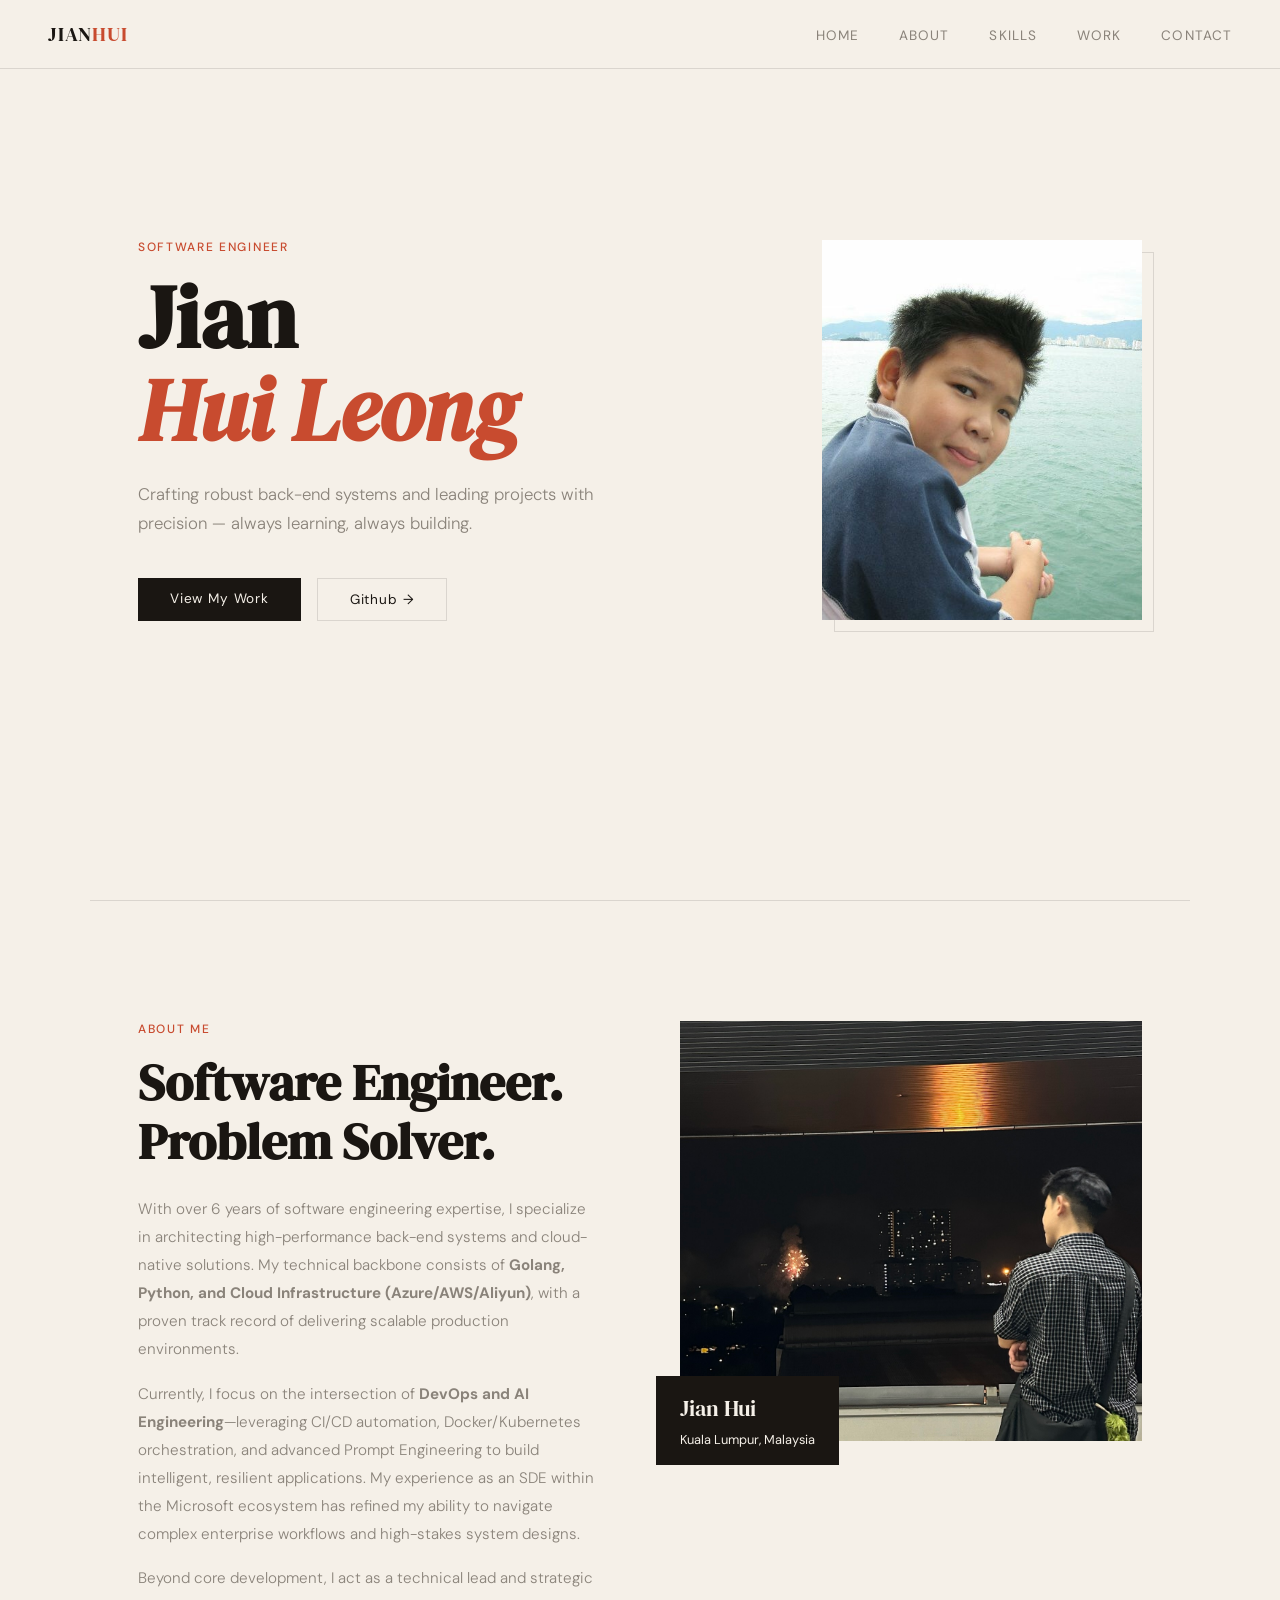
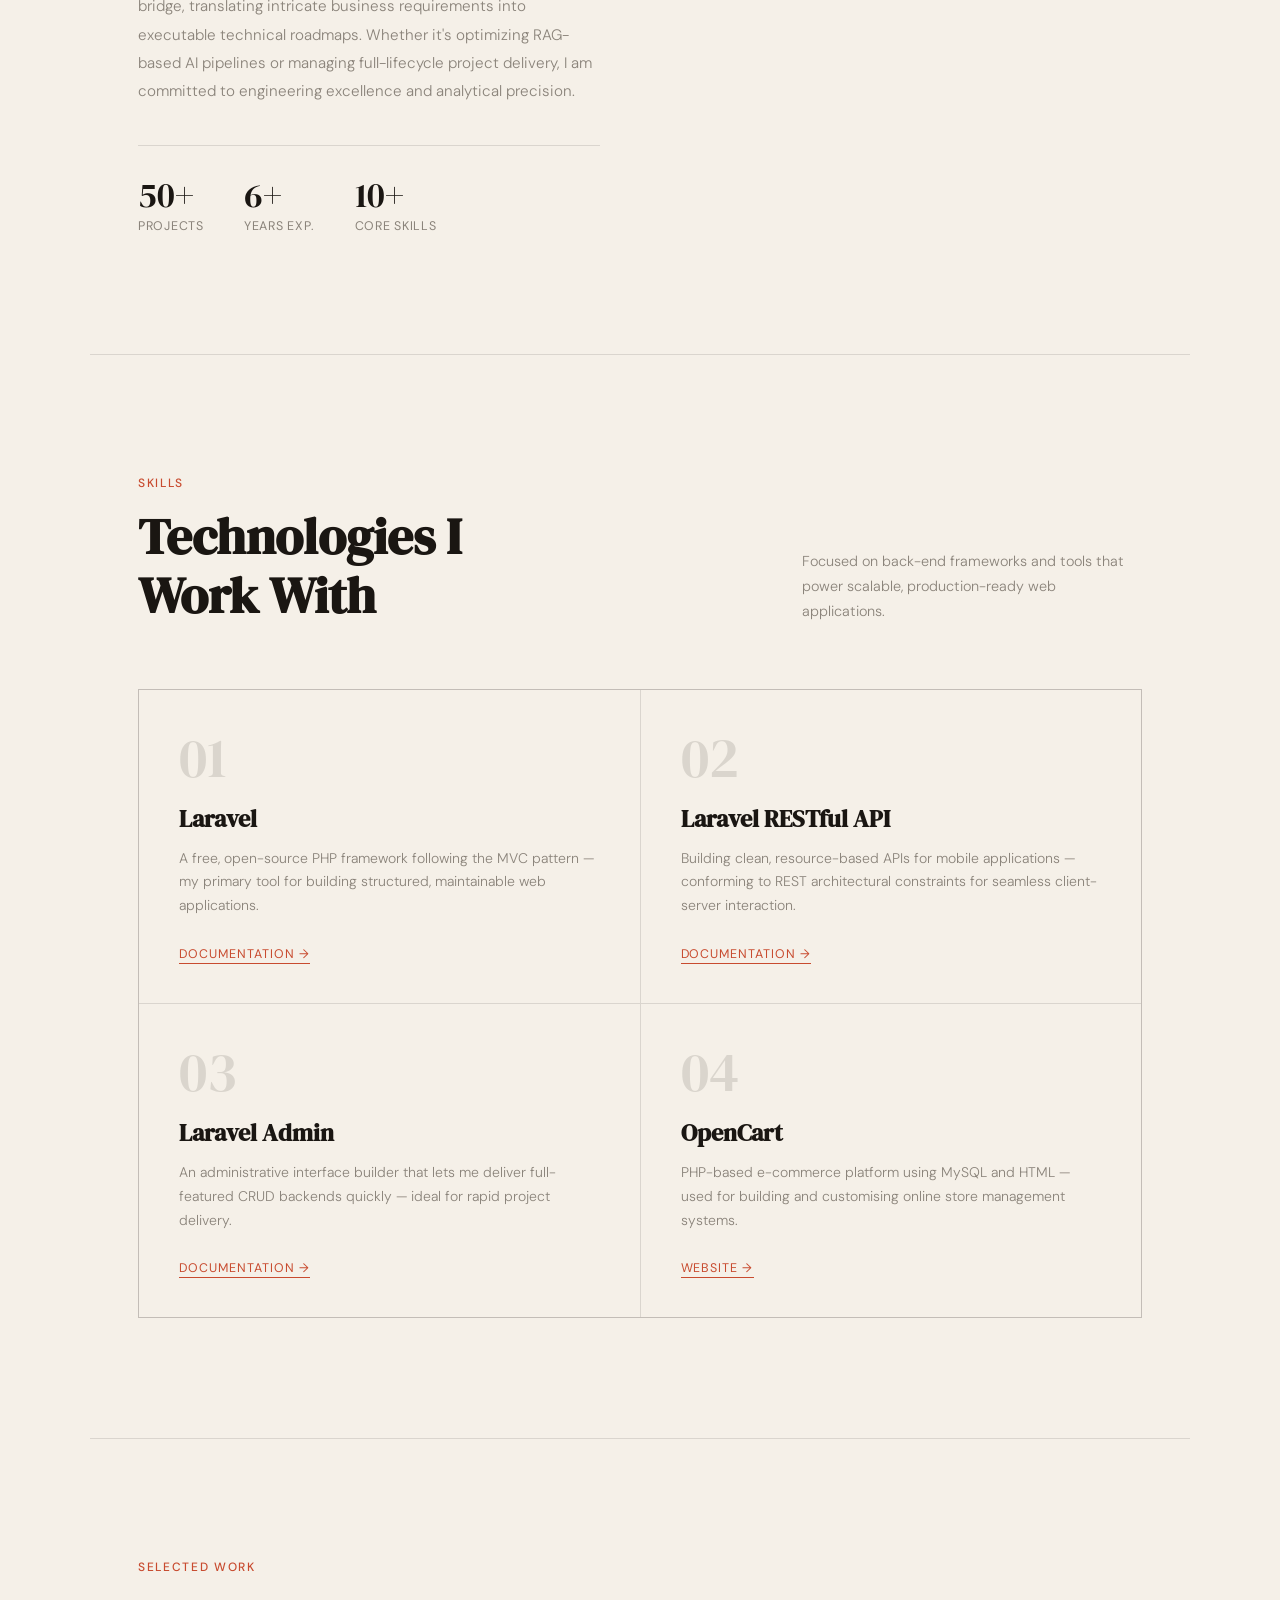
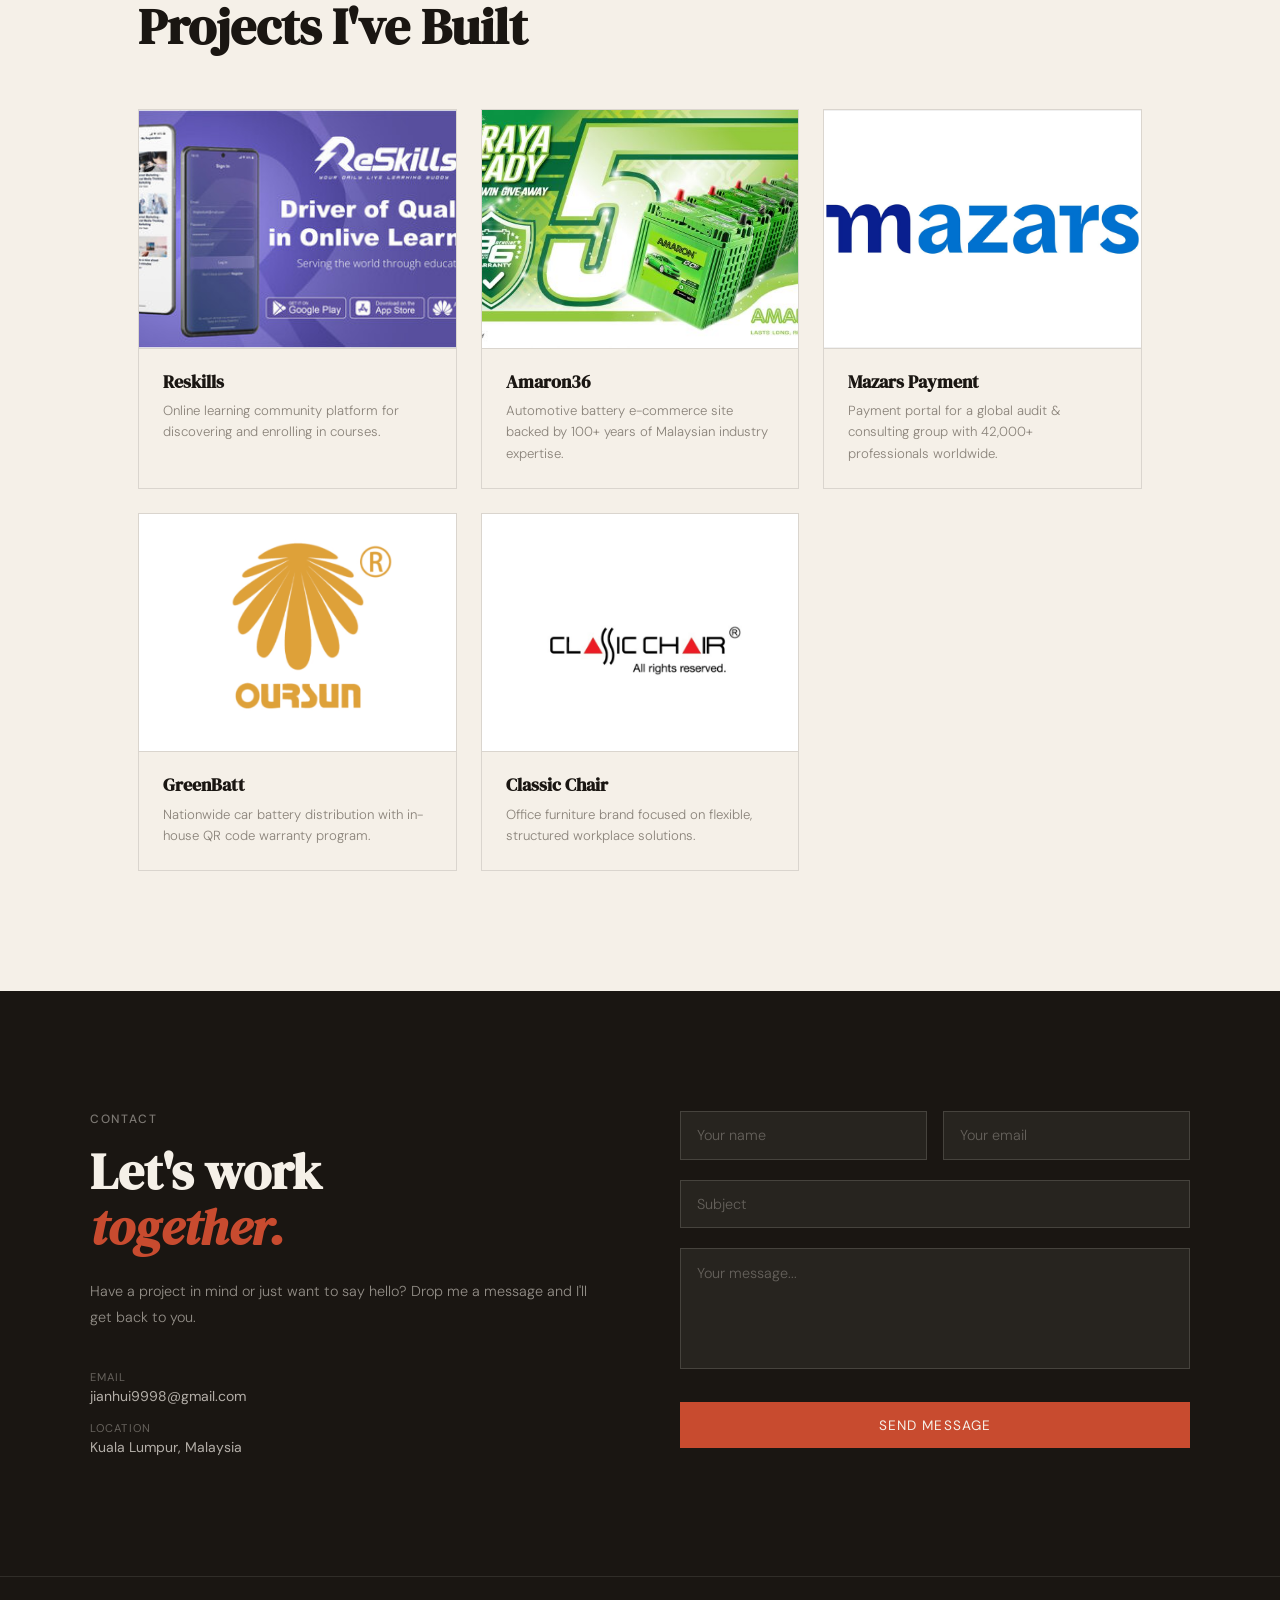
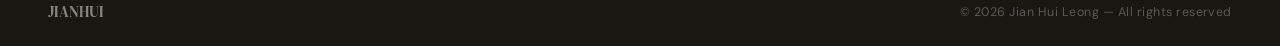
==== index.html @ 703bde1d "feat: redesign page" ====
<!DOCTYPE html>
<html lang="zh">
<head>
<meta charset="utf-8">
<meta name="viewport" content="width=device-width, initial-scale=1">
<title>Jian Hui | Portfolio</title>
<link href="https://fonts.googleapis.com/css2?family=DM+Serif+Display:ital@0;1&family=DM+Sans:wght@300;400;500&display=swap" rel="stylesheet">
<style>
  *, *::before, *::after { box-sizing: border-box; margin: 0; padding: 0; }

  :root {
    --cream: #F5F0E8;
    --ink: #1A1612;
    --muted: #8A837A;
    --accent: #C84B2F;
    --accent-light: #F2EAE6;
    --border: rgba(26,22,18,0.12);
    --section-gap: 120px;
  }

  html { scroll-behavior: smooth; }

  body {
    font-family: 'DM Sans', sans-serif;
    background: var(--cream);
    color: var(--ink);
    overflow-x: hidden;
  }

  /* ── NAV ── */
  nav {
    position: fixed; top: 0; left: 0; right: 0; z-index: 100;
    display: flex; align-items: center; justify-content: space-between;
    padding: 1.25rem 3rem;
    background: var(--cream);
    border-bottom: 1px solid var(--border);
    backdrop-filter: blur(12px);
  }

  .nav-logo {
    font-family: 'DM Serif Display', serif;
    font-size: 1.25rem;
    letter-spacing: 0.04em;
    color: var(--ink);
    text-decoration: none;
  }

  .nav-logo span { color: var(--accent); }

  .nav-links {
    display: flex; gap: 2.5rem; list-style: none;
  }

  .nav-links a {
    text-decoration: none;
    font-size: 0.85rem;
    font-weight: 400;
    letter-spacing: 0.08em;
    text-transform: uppercase;
    color: var(--muted);
    transition: color 0.2s;
  }
  .nav-links a:hover { color: var(--ink); }

  /* ── SECTIONS ── */
  section {
    padding: var(--section-gap) 3rem;
    max-width: 1100px;
    margin: 0 auto;
  }

  .section-label {
    font-size: 0.75rem;
    letter-spacing: 0.14em;
    text-transform: uppercase;
    color: var(--accent);
    font-weight: 500;
    margin-bottom: 1rem;
  }

  /* ── HERO ── */
  #home {
    min-height: 100vh;
    display: flex; align-items: center;
    padding-top: 80px;
    max-width: 1100px;
    margin: 0 auto;
    gap: 4rem;
  }

  .hero-text { flex: 1; }

  .hero-name {
    font-family: 'DM Serif Display', serif;
    font-size: clamp(3rem, 7vw, 5.5rem);
    line-height: 1.05;
    margin-bottom: 0.25rem;
  }
  .hero-name em {
    font-style: italic;
    color: var(--accent);
  }

  .hero-tagline {
    font-size: 1.05rem;
    color: var(--muted);
    margin: 1.5rem 0 2.5rem;
    max-width: 480px;
    line-height: 1.75;
    font-weight: 300;
  }

  .hero-btns { display: flex; gap: 1rem; flex-wrap: wrap; }

  .btn-primary {
    padding: 0.75rem 2rem;
    background: var(--ink);
    color: var(--cream);
    border: none; cursor: pointer;
    font-family: 'DM Sans', sans-serif;
    font-size: 0.85rem;
    letter-spacing: 0.06em;
    text-decoration: none;
    display: inline-block;
    transition: background 0.2s, transform 0.15s;
  }
  .btn-primary:hover { background: var(--accent); transform: translateY(-1px); }

  .btn-secondary {
    padding: 0.75rem 2rem;
    background: transparent;
    color: var(--ink);
    border: 1px solid var(--border);
    cursor: pointer;
    font-family: 'DM Sans', sans-serif;
    font-size: 0.85rem;
    letter-spacing: 0.06em;
    text-decoration: none;
    display: inline-block;
    transition: border-color 0.2s, color 0.2s;
  }
  .btn-secondary:hover { border-color: var(--ink); color: var(--accent); }

  .hero-image {
    width: 320px; height: 380px;
    flex-shrink: 0;
    position: relative;
  }

  .hero-image::before {
    content: '';
    position: absolute;
    inset: 12px -12px -12px 12px;
    border: 1px solid var(--border);
    z-index: 0;
  }

  .hero-image img {
    width: 100%; height: 100%;
    object-fit: cover;
    object-position: top;
    position: relative; z-index: 1;
    display: block;
  }

  .hero-img-placeholder {
    width: 100%; height: 100%;
    background: linear-gradient(145deg, #E8E0D4 0%, #D4C9B8 100%);
    display: flex; align-items: center; justify-content: center;
    font-family: 'DM Serif Display', serif;
    font-size: 3rem;
    color: var(--muted);
    position: relative; z-index: 1;
  }

  /* ── DIVIDER ── */
  .divider {
    width: 100%; height: 1px;
    background: var(--border);
    max-width: 1100px;
    margin: 0 auto;
  }

  /* ── ABOUT ── */
  .about-grid {
    display: grid;
    grid-template-columns: 1fr 1fr;
    gap: 5rem;
    align-items: start;
  }

  .about-heading {
    font-family: 'DM Serif Display', serif;
    font-size: clamp(2.2rem, 4vw, 3.2rem);
    line-height: 1.15;
    margin-bottom: 1.5rem;
  }

  .about-body {
    font-size: 0.95rem;
    color: var(--muted);
    line-height: 1.85;
    margin-bottom: 1rem;
    font-weight: 300;
  }

  .about-stats {
    display: flex; gap: 2.5rem;
    margin-top: 2.5rem;
    padding-top: 2rem;
    border-top: 1px solid var(--border);
  }

  .stat-num {
    font-family: 'DM Serif Display', serif;
    font-size: 2.2rem;
    color: var(--ink);
    line-height: 1;
  }

  .stat-label {
    font-size: 0.78rem;
    color: var(--muted);
    letter-spacing: 0.06em;
    text-transform: uppercase;
    margin-top: 0.3rem;
  }

  .about-image {
    position: relative;
    height: 420px;
  }

  .about-image img {
    width: 100%; height: 100%;
    object-fit: cover; object-position: top;
    display: block;
  }

  .about-img-placeholder {
    width: 100%; height: 100%;
    background: linear-gradient(145deg, #DDD5C8 0%, #C8BCA9 100%);
    display: flex; align-items: center; justify-content: center;
    font-size: 3rem; color: var(--muted);
  }

  .about-tag {
    position: absolute;
    bottom: -1.5rem; left: -1.5rem;
    background: var(--ink);
    color: var(--cream);
    padding: 1rem 1.5rem;
    font-size: 0.8rem;
    line-height: 1.5;
  }
  .about-tag strong {
    display: block;
    font-family: 'DM Serif Display', serif;
    font-size: 1.4rem;
    font-weight: 400;
    margin-bottom: 0.25rem;
  }

  /* ── SKILLS ── */
  #skills { background: var(--cream); }

  .skills-intro {
    display: flex;
    justify-content: space-between;
    align-items: flex-end;
    margin-bottom: 4rem;
    gap: 2rem;
  }

  .skills-heading {
    font-family: 'DM Serif Display', serif;
    font-size: clamp(2.2rem, 4vw, 3.2rem);
    line-height: 1.15;
    max-width: 400px;
  }

  .skills-desc {
    font-size: 0.9rem;
    color: var(--muted);
    max-width: 340px;
    line-height: 1.75;
    font-weight: 300;
  }

  .skills-grid {
    display: grid;
    grid-template-columns: repeat(2, 1fr);
    gap: 1px;
    background: var(--border);
    border: 1px solid var(--border);
  }

  .skill-card {
    background: var(--cream);
    padding: 2.5rem;
    transition: background 0.2s;
    position: relative;
    overflow: hidden;
  }
  .skill-card:hover { background: var(--accent-light); }

  .skill-number {
    font-family: 'DM Serif Display', serif;
    font-size: 3.5rem;
    color: var(--border);
    line-height: 1;
    margin-bottom: 1rem;
  }

  .skill-name {
    font-family: 'DM Serif Display', serif;
    font-size: 1.5rem;
    margin-bottom: 0.75rem;
  }

  .skill-desc {
    font-size: 0.875rem;
    color: var(--muted);
    line-height: 1.7;
    font-weight: 300;
    margin-bottom: 1.5rem;
  }

  .skill-link {
    font-size: 0.78rem;
    letter-spacing: 0.08em;
    text-transform: uppercase;
    color: var(--accent);
    text-decoration: none;
    border-bottom: 1px solid var(--accent);
    padding-bottom: 1px;
    transition: opacity 0.2s;
  }
  .skill-link:hover { opacity: 0.65; }

  /* ── WORK ── */
  .work-heading {
    font-family: 'DM Serif Display', serif;
    font-size: clamp(2.2rem, 4vw, 3.2rem);
    margin-bottom: 3rem;
  }

  .work-grid {
    display: grid;
    grid-template-columns: repeat(3, 1fr);
    gap: 1.5rem;
  }

  .work-card {
    border: 1px solid var(--border);
    overflow: hidden;
    position: relative;
    cursor: pointer;
    text-decoration: none;
    display: block;
    background: var(--cream);
  }

  .work-card-img {
    width: 100%; aspect-ratio: 4/3;
    overflow: hidden;
  }

  .work-card-img img {
    width: 100%; height: 100%;
    object-fit: cover;
    transition: transform 0.4s ease;
    display: block;
  }

  .work-img-placeholder {
    width: 100%; height: 100%;
    background: linear-gradient(145deg, #E0D8CC 0%, #CCC1B0 100%);
    display: flex; align-items: center; justify-content: center;
    font-size: 2rem; color: var(--muted);
  }

  .work-card:hover .work-card-img img { transform: scale(1.04); }

  .work-card-info {
    padding: 1.25rem 1.5rem 1.5rem;
    border-top: 1px solid var(--border);
  }

  .work-card-title {
    font-family: 'DM Serif Display', serif;
    font-size: 1.15rem;
    margin-bottom: 0.4rem;
    color: var(--ink);
  }

  .work-card-desc {
    font-size: 0.825rem;
    color: var(--muted);
    line-height: 1.6;
    font-weight: 300;
  }

  .work-card-arrow {
    position: absolute; top: 1rem; right: 1rem;
    width: 32px; height: 32px;
    background: var(--ink);
    color: var(--cream);
    display: flex; align-items: center; justify-content: center;
    font-size: 0.9rem;
    opacity: 0;
    transition: opacity 0.2s;
  }
  .work-card:hover .work-card-arrow { opacity: 1; }

  /* ── CONTACT ── */
  #contact {
    background: var(--ink);
    color: var(--cream);
    max-width: 100%;
    padding: var(--section-gap) 3rem;
  }

  .contact-inner {
    max-width: 1100px;
    margin: 0 auto;
    display: grid;
    grid-template-columns: 1fr 1fr;
    gap: 5rem;
    align-items: start;
  }

  .contact-label { color: rgba(245,240,232,0.45); }

  .contact-heading {
    font-family: 'DM Serif Display', serif;
    font-size: clamp(2.2rem, 4vw, 3.5rem);
    line-height: 1.1;
    margin-bottom: 1.5rem;
  }
  .contact-heading em { font-style: italic; color: var(--accent); }

  .contact-sub {
    font-size: 0.9rem;
    color: rgba(245,240,232,0.55);
    line-height: 1.75;
    font-weight: 300;
    margin-bottom: 2.5rem;
  }

  .contact-info { display: flex; flex-direction: column; gap: 1rem; }

  .contact-info-item {
    font-size: 0.875rem;
    color: rgba(245,240,232,0.7);
  }
  .contact-info-item strong {
    display: block;
    font-size: 0.7rem;
    letter-spacing: 0.1em;
    text-transform: uppercase;
    color: rgba(245,240,232,0.35);
    margin-bottom: 0.2rem;
    font-weight: 400;
  }

  .form-field {
    margin-bottom: 1.25rem;
  }

  .form-field input,
  .form-field textarea {
    width: 100%;
    background: rgba(245,240,232,0.06);
    border: 1px solid rgba(245,240,232,0.15);
    color: var(--cream);
    font-family: 'DM Sans', sans-serif;
    font-size: 0.9rem;
    font-weight: 300;
    padding: 0.9rem 1rem;
    outline: none;
    transition: border-color 0.2s;
    resize: none;
  }
  .form-field input::placeholder,
  .form-field textarea::placeholder { color: rgba(245,240,232,0.3); }
  .form-field input:focus,
  .form-field textarea:focus { border-color: rgba(245,240,232,0.45); }

  .form-row { display: grid; grid-template-columns: 1fr 1fr; gap: 1rem; }

  .btn-send {
    width: 100%;
    padding: 0.9rem;
    background: var(--accent);
    color: var(--cream);
    border: none;
    font-family: 'DM Sans', sans-serif;
    font-size: 0.85rem;
    letter-spacing: 0.08em;
    text-transform: uppercase;
    cursor: pointer;
    transition: opacity 0.2s, transform 0.15s;
    margin-top: 0.5rem;
  }
  .btn-send:hover { opacity: 0.85; transform: translateY(-1px); }

  /* ── FOOTER ── */
  footer {
    background: var(--ink);
    border-top: 1px solid rgba(245,240,232,0.1);
    padding: 1.5rem 3rem;
    display: flex;
    align-items: center;
    justify-content: space-between;
  }

  footer p {
    font-size: 0.78rem;
    color: rgba(245,240,232,0.3);
    letter-spacing: 0.04em;
  }

  .footer-logo {
    font-family: 'DM Serif Display', serif;
    color: rgba(245,240,232,0.5);
    font-size: 0.95rem;
    text-decoration: none;
  }

  /* ── ANIMATIONS ── */
  .fade-up {
    opacity: 0;
    transform: translateY(28px);
    transition: opacity 0.7s ease, transform 0.7s ease;
  }
  .fade-up.visible {
    opacity: 1;
    transform: translateY(0);
  }

  /* ── RESPONSIVE ── */
  @media (max-width: 768px) {
    nav { padding: 1rem 1.5rem; }
    .nav-links { gap: 1.25rem; }
    section { padding: 80px 1.5rem; }
    #home { flex-direction: column-reverse; gap: 2rem; padding-top: 100px; }
    .hero-image { width: 100%; height: 260px; }
    .about-grid { grid-template-columns: 1fr; gap: 3rem; }
    .about-tag { left: 0; }
    .skills-intro { flex-direction: column; align-items: flex-start; }
    .skills-grid { grid-template-columns: 1fr; }
    .work-grid { grid-template-columns: 1fr; }
    .contact-inner { grid-template-columns: 1fr; gap: 3rem; }
    .form-row { grid-template-columns: 1fr; }
    footer { flex-direction: column; gap: 0.5rem; text-align: center; }
  }
</style>
</head>
<body>

<!-- NAV -->
<nav>
  <a href="#home" class="nav-logo">JIAN<span>HUI</span></a>
  <ul class="nav-links">
    <li><a href="#home">Home</a></li>
    <li><a href="#about">About</a></li>
    <li><a href="#skills">Skills</a></li>
    <li><a href="#work">Work</a></li>
    <li><a href="#contact">Contact</a></li>
  </ul>
</nav>

<!-- HERO -->
<section id="home">
  <div class="hero-text fade-up">
    <p class="section-label">Software Engineer</p>
    <h1 class="hero-name">
      Jian<br><em>Hui Leong</em>
    </h1>
    <p class="hero-tagline">
      Crafting robust back-end systems and leading projects with precision — always learning, always building.
    </p>
    <div class="hero-btns">
      <a href="#work" class="btn-primary">View My Work</a>
      <a href="https://github.com/jianhui99/" target="_blank" class="btn-secondary">Github →</a>
    </div>
  </div>
  <div class="hero-image fade-up" style="transition-delay:0.15s">
    <img src="img/home/hhh.jpg" alt="Jian Hui">
  </div>
</section>

<div class="divider"></div>

<!-- ABOUT -->
<section id="about">
  <div class="about-grid">
    <div class="fade-up">
      <p class="section-label">About Me</p>
      <h2 class="about-heading">Software Engineer.<br>Problem Solver.</h2>
        <p class="about-body">
            With over 6 years of software engineering expertise, I specialize in architecting high-performance back-end systems and cloud-native solutions. My technical backbone consists of <strong>Golang, Python, and Cloud Infrastructure (Azure/AWS/Aliyun)</strong>, with a proven track record of delivering scalable production environments.
        </p>

        <p class="about-body">
            Currently, I focus on the intersection of <strong>DevOps and AI Engineering</strong>—leveraging CI/CD automation, Docker/Kubernetes orchestration, and advanced Prompt Engineering to build intelligent, resilient applications. My experience as an SDE within the Microsoft ecosystem has refined my ability to navigate complex enterprise workflows and high-stakes system designs.
        </p>

        <p class="about-body">
            Beyond core development, I act as a technical lead and strategic bridge, translating intricate business requirements into executable technical roadmaps. Whether it's optimizing RAG-based AI pipelines or managing full-lifecycle project delivery, I am committed to engineering excellence and analytical precision.
        </p>
      <div class="about-stats">
        <div>
          <div class="stat-num">50+</div>
          <div class="stat-label">Projects</div>
        </div>
        <div>
          <div class="stat-num">6+</div>
          <div class="stat-label">Years Exp.</div>
        </div>
        <div>
          <div class="stat-num">10+</div>
          <div class="stat-label">Core Skills</div>
        </div>
      </div>
    </div>
    <div class="about-image fade-up" style="transition-delay:0.2s">
      <!-- <div class="about-img-placeholder">JH</div> -->
      <img src="img/IMG_0109.JPG" alt="Jian Hui">
      <div class="about-tag">
        <strong>Jian Hui</strong>
        Kuala Lumpur, Malaysia
      </div>
    </div>
  </div>
</section>

<div class="divider"></div>

<!-- SKILLS -->
<section id="skills">
  <div class="skills-intro fade-up">
    <div>
      <p class="section-label">Skills</p>
      <h2 class="skills-heading">Technologies I Work With</h2>
    </div>
    <p class="skills-desc">
      Focused on back-end frameworks and tools that power scalable, production-ready web applications.
    </p>
  </div>
  <div class="skills-grid">
    <div class="skill-card fade-up">
      <div class="skill-number">01</div>
      <h3 class="skill-name">Laravel</h3>
      <p class="skill-desc">A free, open-source PHP framework following the MVC pattern — my primary tool for building structured, maintainable web applications.</p>
      <a href="https://laravel.com/docs/8.x/readme" target="_blank" class="skill-link">Documentation →</a>
    </div>
    <div class="skill-card fade-up" style="transition-delay:0.1s">
      <div class="skill-number">02</div>
      <h3 class="skill-name">Laravel RESTful API</h3>
      <p class="skill-desc">Building clean, resource-based APIs for mobile applications — conforming to REST architectural constraints for seamless client-server interaction.</p>
      <a href="https://laravel.com/docs/8.x/eloquent-resources" target="_blank" class="skill-link">Documentation →</a>
    </div>
    <div class="skill-card fade-up" style="transition-delay:0.15s">
      <div class="skill-number">03</div>
      <h3 class="skill-name">Laravel Admin</h3>
      <p class="skill-desc">An administrative interface builder that lets me deliver full-featured CRUD backends quickly — ideal for rapid project delivery.</p>
      <a href="https://laravel-admin.org/docs/zh/1.x" target="_blank" class="skill-link">Documentation →</a>
    </div>
    <div class="skill-card fade-up" style="transition-delay:0.2s">
      <div class="skill-number">04</div>
      <h3 class="skill-name">OpenCart</h3>
      <p class="skill-desc">PHP-based e-commerce platform using MySQL and HTML — used for building and customising online store management systems.</p>
      <a href="https://www.opencart.com/" target="_blank" class="skill-link">Website →</a>
    </div>
  </div>
</section>

<div class="divider"></div>

<!-- WORK -->
<section id="work">
  <p class="section-label fade-up">Selected Work</p>
  <h2 class="work-heading fade-up">Projects I've Built</h2>
  <div class="work-grid">
    <a href="https://reskills.com/" target="_blank" class="work-card fade-up">
      <div class="work-card-img">
        <img src="img/work/reskills.jpg" alt="Reskills">
      </div>
      <div class="work-card-info">
        <h3 class="work-card-title">Reskills</h3>
        <p class="work-card-desc">Online learning community platform for discovering and enrolling in courses.</p>
      </div>
      <div class="work-card-arrow">↗</div>
    </a>
    <a href="https://amaron36.com/" target="_blank" class="work-card fade-up" style="transition-delay:0.08s">
      <div class="work-card-img">
        <img src="img/work/amaron36.jpg" alt="Amaron36">
      </div>
      <div class="work-card-info">
        <h3 class="work-card-title">Amaron36</h3>
        <p class="work-card-desc">Automotive battery e-commerce site backed by 100+ years of Malaysian industry expertise.</p>
      </div>
      <div class="work-card-arrow">↗</div>
    </a>
    <a href="https://payment.mazars.my/" target="_blank" class="work-card fade-up" style="transition-delay:0.16s">
      <div class="work-card-img">
        <img src="img/work/mazars.png" alt="Mazars">
      </div>
      <div class="work-card-info">
        <h3 class="work-card-title">Mazars Payment</h3>
        <p class="work-card-desc">Payment portal for a global audit & consulting group with 42,000+ professionals worldwide.</p>
      </div>
      <div class="work-card-arrow">↗</div>
    </a>
    <a href="https://greenbatt.com.my/" target="_blank" class="work-card fade-up" style="transition-delay:0.08s">
      <div class="work-card-img">
        <img src="img/work/greenbatt.png" alt="GreenBatt">
      </div>
      <div class="work-card-info">
        <h3 class="work-card-title">GreenBatt</h3>
        <p class="work-card-desc">Nationwide car battery distribution with in-house QR code warranty program.</p>
      </div>
      <div class="work-card-arrow">↗</div>
    </a>
    <a href="https://www.classicchair.com.my/" target="_blank" class="work-card fade-up" style="transition-delay:0.16s">
      <div class="work-card-img">
        <img src="img/work/classchair-1.png" alt="Classic Chair">
      </div>
      <div class="work-card-info">
        <h3 class="work-card-title">Classic Chair</h3>
        <p class="work-card-desc">Office furniture brand focused on flexible, structured workplace solutions.</p>
      </div>
      <div class="work-card-arrow">↗</div>
    </a>
  </div>
</section>

<!-- CONTACT -->
<section id="contact" style="padding: var(--section-gap) 0; max-width: 100%; margin: 0;">
  <div class="contact-inner">
    <div class="fade-up">
      <p class="section-label contact-label">Contact</p>
      <h2 class="contact-heading">Let's work<br><em>together.</em></h2>
      <p class="contact-sub">Have a project in mind or just want to say hello? Drop me a message and I'll get back to you.</p>
      <div class="contact-info">
        <div class="contact-info-item">
          <strong>Email</strong>
          jianhui9998@gmail.com
        </div>
        <div class="contact-info-item">
          <strong>Location</strong>
          Kuala Lumpur, Malaysia
        </div>
      </div>
    </div>
    <div class="fade-up" style="transition-delay:0.15s">
      <div class="form-row">
        <div class="form-field">
          <input type="text" id="name" placeholder="Your name">
        </div>
        <div class="form-field">
          <input type="email" id="email" placeholder="Your email">
        </div>
      </div>
      <div class="form-field">
        <input type="text" id="subject" placeholder="Subject">
      </div>
      <div class="form-field">
        <textarea id="message" rows="5" placeholder="Your message..."></textarea>
      </div>
      <button class="btn-send" id="sendBtn">Send Message</button>
    </div>
  </div>
</section>

<!-- FOOTER -->
<footer>
  <a href="#home" class="footer-logo">JIANHUI</a>
  <p>© 2026 Jian Hui Leong — All rights reserved</p>
</footer>

<script>
  // Scroll-triggered fade
  const observer = new IntersectionObserver((entries) => {
    entries.forEach(el => {
      if (el.isIntersecting) { el.target.classList.add('visible'); }
    });
  }, { threshold: 0.12 });
  document.querySelectorAll('.fade-up').forEach(el => observer.observe(el));

  // Contact form
  document.getElementById('sendBtn').addEventListener('click', function() {
    const name = document.getElementById('name').value.trim();
    const email = document.getElementById('email').value.trim();
    const subject = document.getElementById('subject').value.trim();
    const message = document.getElementById('message').value.trim();
    if (!name || !email || !subject || !message) {
      alert('Please fill in all fields.');
      return;
    }
    const body = `Name: ${name}, Email: ${email} | Message: ${message}`;
    window.open(`mailto:jianhui9998@gmail.com?subject=${encodeURIComponent(subject)}&body=${encodeURIComponent(body)}`);
  });
</script>
</body>
</html>
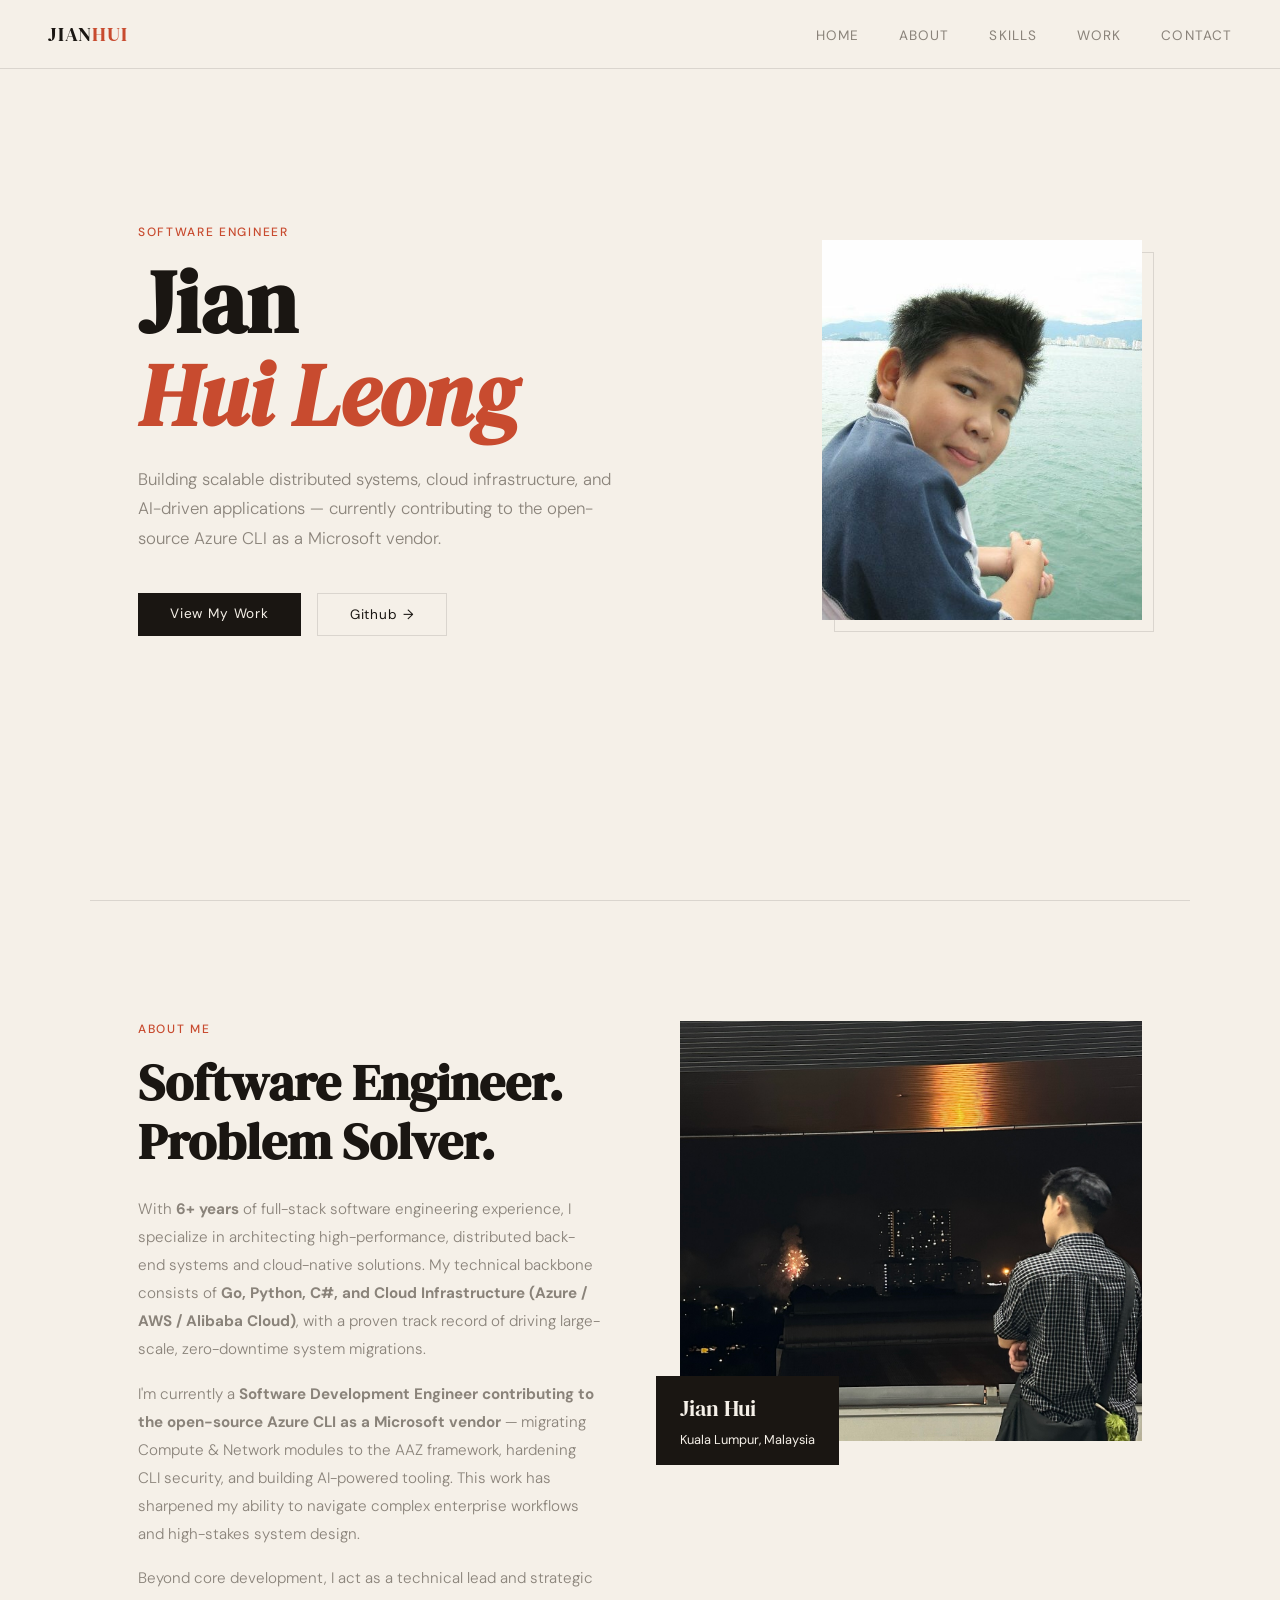
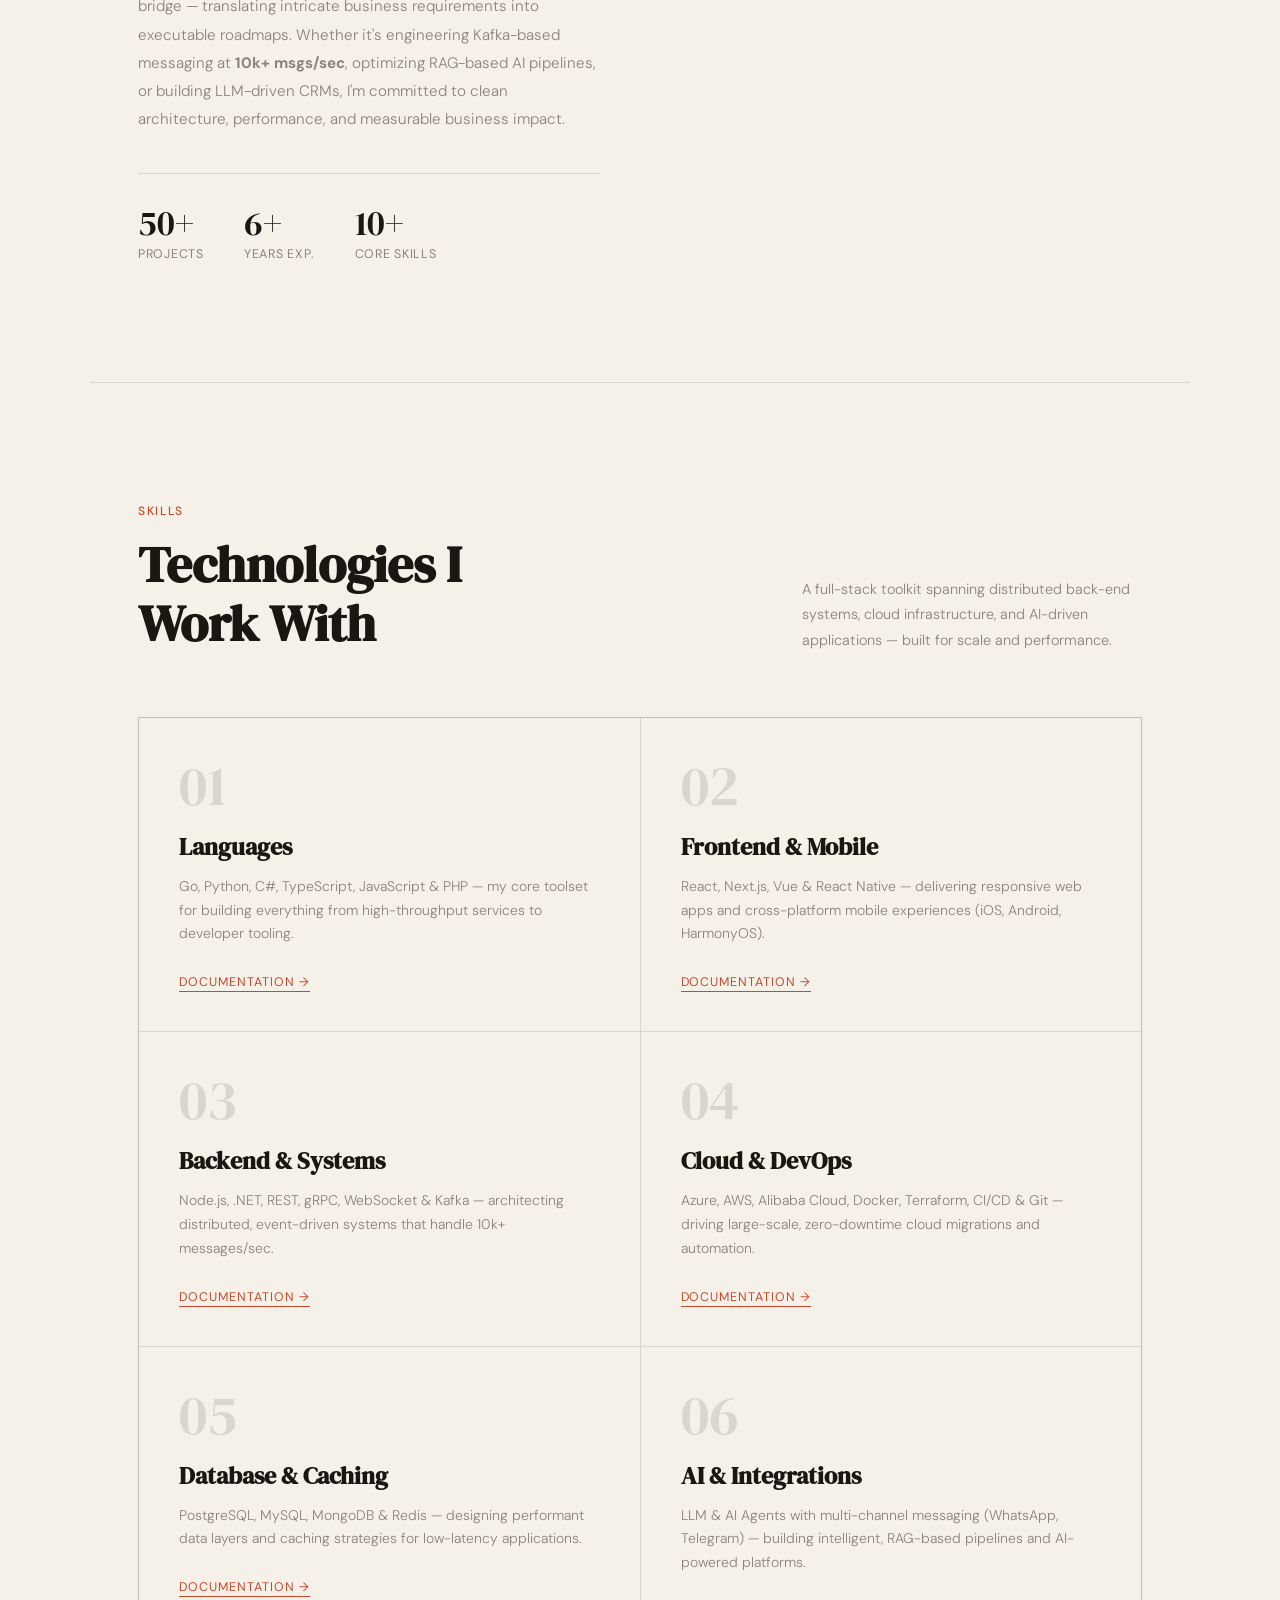
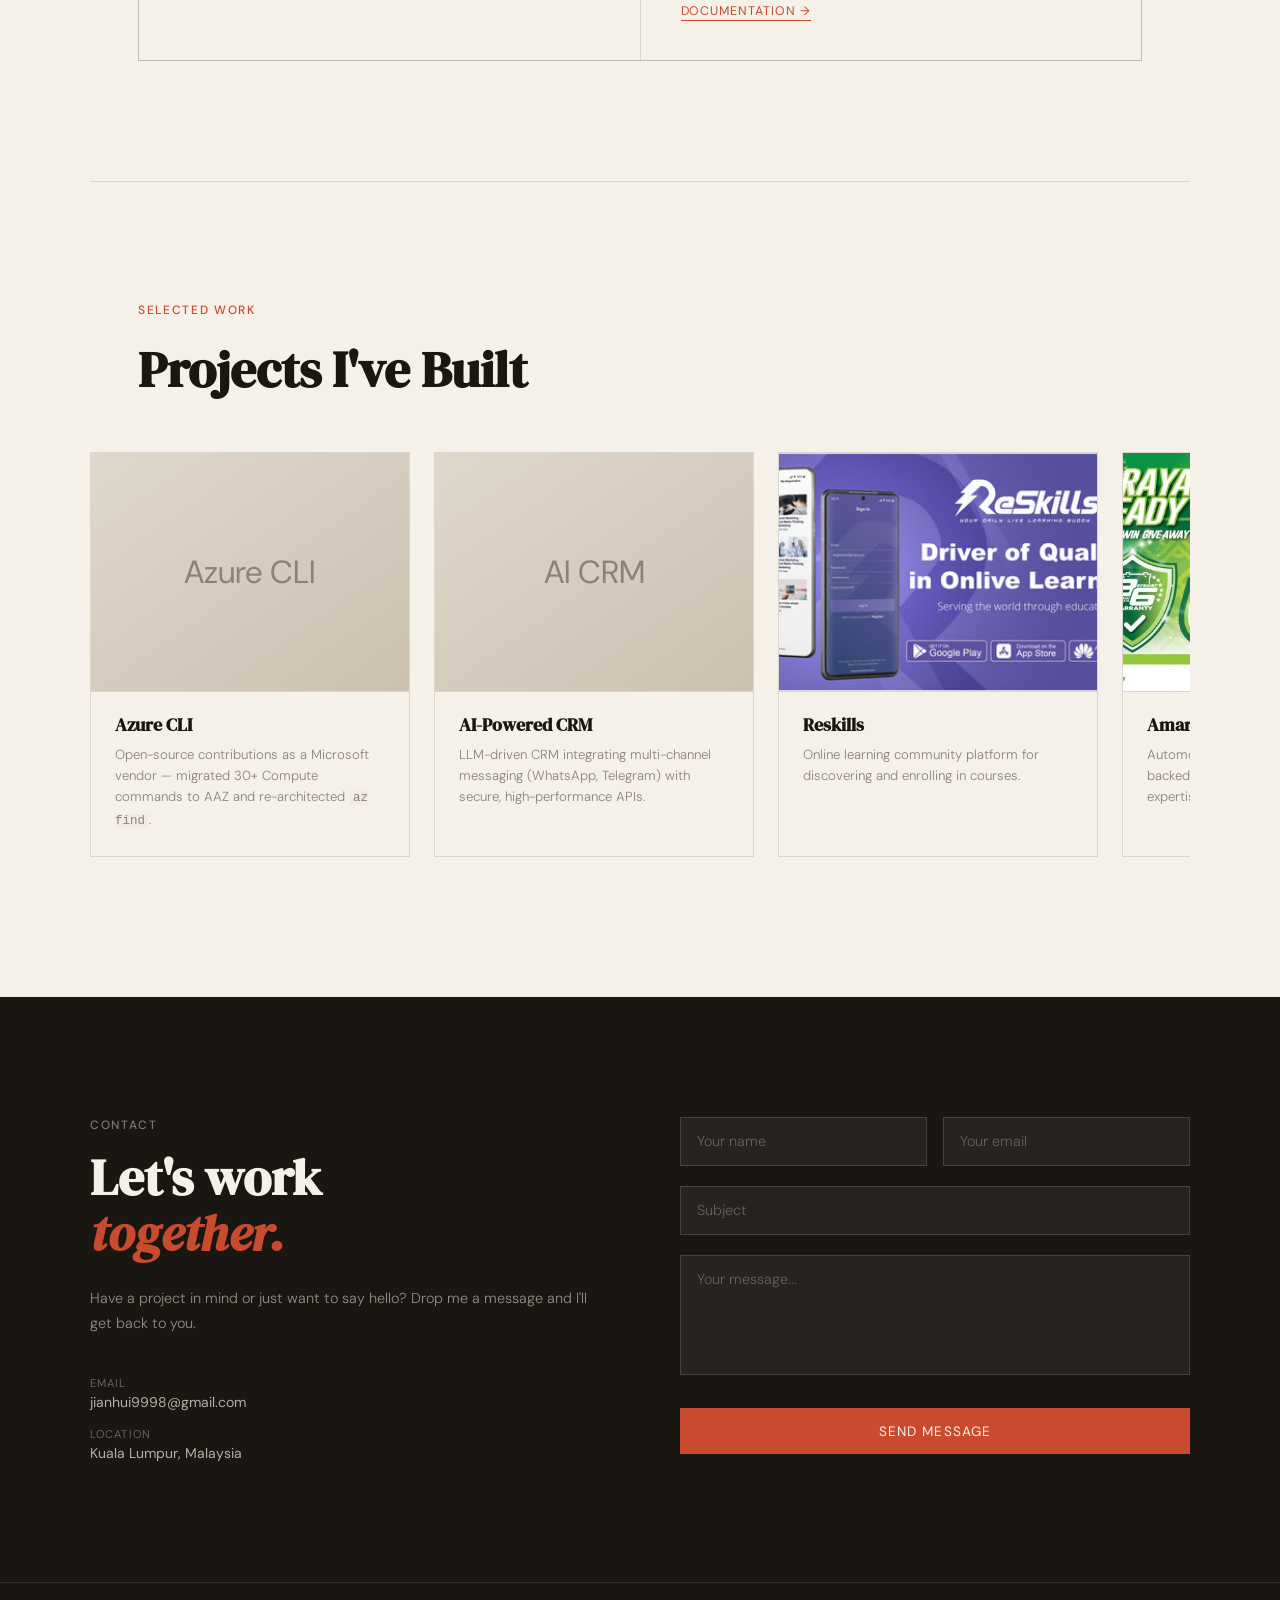
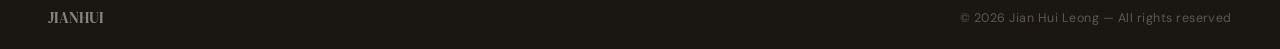
==== commit 00f22fa1: "ref: index.html for layout and content updates Updated language attribute, modified work-grid layout" ====
--- a/index.html
+++ b/index.html
@@ -1,5 +1,5 @@
 <!DOCTYPE html>
-<html lang="zh">
+<html lang="en">
 <head>
 <meta charset="utf-8">
 <meta name="viewport" content="width=device-width, initial-scale=1">
@@ -346,12 +346,30 @@
   }
 
   .work-grid {
-    display: grid;
-    grid-template-columns: repeat(3, 1fr);
+    display: flex;
     gap: 1.5rem;
-  }
+    overflow-x: auto;
+    scroll-snap-type: x mandatory;
+    padding-bottom: 1.25rem;
+    margin: 0 -3rem;
+    padding-left: 3rem;
+    padding-right: 3rem;
+    -webkit-overflow-scrolling: touch;
+    scrollbar-width: thin;
+    scrollbar-color: var(--border) transparent;
+  }
+
+  .work-grid::-webkit-scrollbar { height: 6px; }
+  .work-grid::-webkit-scrollbar-track { background: transparent; }
+  .work-grid::-webkit-scrollbar-thumb {
+    background: var(--border);
+    border-radius: 3px;
+  }
+  .work-grid::-webkit-scrollbar-thumb:hover { background: var(--muted); }
 
   .work-card {
+    flex: 0 0 320px;
+    scroll-snap-align: start;
     border: 1px solid var(--border);
     overflow: hidden;
     position: relative;
@@ -412,6 +430,13 @@
     transition: opacity 0.2s;
   }
   .work-card:hover .work-card-arrow { opacity: 1; }
+
+  .work-card-desc code {
+    background: var(--accent-light);
+    padding: 0 0.25rem;
+    border-radius: 2px;
+    font-size: 0.78rem;
+  }
 
   /* ── CONTACT ── */
   #contact {
@@ -550,7 +575,8 @@
     .about-tag { left: 0; }
     .skills-intro { flex-direction: column; align-items: flex-start; }
     .skills-grid { grid-template-columns: 1fr; }
-    .work-grid { grid-template-columns: 1fr; }
+    .work-grid { margin: 0 -1.5rem; padding-left: 1.5rem; padding-right: 1.5rem; }
+    .work-card { flex-basis: 78%; }
     .contact-inner { grid-template-columns: 1fr; gap: 3rem; }
     .form-row { grid-template-columns: 1fr; }
     footer { flex-direction: column; gap: 0.5rem; text-align: center; }
@@ -579,7 +605,7 @@
       Jian<br><em>Hui Leong</em>
     </h1>
     <p class="hero-tagline">
-      Crafting robust back-end systems and leading projects with precision — always learning, always building.
+      Building scalable distributed systems, cloud infrastructure, and AI-driven applications — currently contributing to the open-source Azure CLI as a Microsoft vendor.
     </p>
     <div class="hero-btns">
       <a href="#work" class="btn-primary">View My Work</a>
@@ -600,15 +626,15 @@
       <p class="section-label">About Me</p>
       <h2 class="about-heading">Software Engineer.<br>Problem Solver.</h2>
         <p class="about-body">
-            With over 6 years of software engineering expertise, I specialize in architecting high-performance back-end systems and cloud-native solutions. My technical backbone consists of <strong>Golang, Python, and Cloud Infrastructure (Azure/AWS/Aliyun)</strong>, with a proven track record of delivering scalable production environments.
+            With <strong>6+ years</strong> of full-stack software engineering experience, I specialize in architecting high-performance, distributed back-end systems and cloud-native solutions. My technical backbone consists of <strong>Go, Python, C#, and Cloud Infrastructure (Azure / AWS / Alibaba Cloud)</strong>, with a proven track record of driving large-scale, zero-downtime system migrations.
         </p>
 
         <p class="about-body">
-            Currently, I focus on the intersection of <strong>DevOps and AI Engineering</strong>—leveraging CI/CD automation, Docker/Kubernetes orchestration, and advanced Prompt Engineering to build intelligent, resilient applications. My experience as an SDE within the Microsoft ecosystem has refined my ability to navigate complex enterprise workflows and high-stakes system designs.
+            I'm currently a <strong>Software Development Engineer contributing to the open-source Azure CLI as a Microsoft vendor</strong> — migrating Compute &amp; Network modules to the AAZ framework, hardening CLI security, and building AI-powered tooling. This work has sharpened my ability to navigate complex enterprise workflows and high-stakes system design.
         </p>
 
         <p class="about-body">
-            Beyond core development, I act as a technical lead and strategic bridge, translating intricate business requirements into executable technical roadmaps. Whether it's optimizing RAG-based AI pipelines or managing full-lifecycle project delivery, I am committed to engineering excellence and analytical precision.
+            Beyond core development, I act as a technical lead and strategic bridge — translating intricate business requirements into executable roadmaps. Whether it's engineering Kafka-based messaging at <strong>10k+ msgs/sec</strong>, optimizing RAG-based AI pipelines, or building LLM-driven CRMs, I'm committed to clean architecture, performance, and measurable business impact.
         </p>
       <div class="about-stats">
         <div>
@@ -646,33 +672,45 @@
       <h2 class="skills-heading">Technologies I Work With</h2>
     </div>
     <p class="skills-desc">
-      Focused on back-end frameworks and tools that power scalable, production-ready web applications.
+      A full-stack toolkit spanning distributed back-end systems, cloud infrastructure, and AI-driven applications — built for scale and performance.
     </p>
   </div>
   <div class="skills-grid">
     <div class="skill-card fade-up">
       <div class="skill-number">01</div>
-      <h3 class="skill-name">Laravel</h3>
-      <p class="skill-desc">A free, open-source PHP framework following the MVC pattern — my primary tool for building structured, maintainable web applications.</p>
-      <a href="https://laravel.com/docs/8.x/readme" target="_blank" class="skill-link">Documentation →</a>
+      <h3 class="skill-name">Languages</h3>
+      <p class="skill-desc">Go, Python, C#, TypeScript, JavaScript &amp; PHP — my core toolset for building everything from high-throughput services to developer tooling.</p>
+      <a href="https://go.dev/doc/" target="_blank" class="skill-link">Documentation →</a>
     </div>
     <div class="skill-card fade-up" style="transition-delay:0.1s">
       <div class="skill-number">02</div>
-      <h3 class="skill-name">Laravel RESTful API</h3>
-      <p class="skill-desc">Building clean, resource-based APIs for mobile applications — conforming to REST architectural constraints for seamless client-server interaction.</p>
-      <a href="https://laravel.com/docs/8.x/eloquent-resources" target="_blank" class="skill-link">Documentation →</a>
+      <h3 class="skill-name">Frontend &amp; Mobile</h3>
+      <p class="skill-desc">React, Next.js, Vue &amp; React Native — delivering responsive web apps and cross-platform mobile experiences (iOS, Android, HarmonyOS).</p>
+      <a href="https://react.dev/" target="_blank" class="skill-link">Documentation →</a>
     </div>
     <div class="skill-card fade-up" style="transition-delay:0.15s">
       <div class="skill-number">03</div>
-      <h3 class="skill-name">Laravel Admin</h3>
-      <p class="skill-desc">An administrative interface builder that lets me deliver full-featured CRUD backends quickly — ideal for rapid project delivery.</p>
-      <a href="https://laravel-admin.org/docs/zh/1.x" target="_blank" class="skill-link">Documentation →</a>
+      <h3 class="skill-name">Backend &amp; Systems</h3>
+      <p class="skill-desc">Node.js, .NET, REST, gRPC, WebSocket &amp; Kafka — architecting distributed, event-driven systems that handle 10k+ messages/sec.</p>
+      <a href="https://kafka.apache.org/documentation/" target="_blank" class="skill-link">Documentation →</a>
     </div>
     <div class="skill-card fade-up" style="transition-delay:0.2s">
       <div class="skill-number">04</div>
-      <h3 class="skill-name">OpenCart</h3>
-      <p class="skill-desc">PHP-based e-commerce platform using MySQL and HTML — used for building and customising online store management systems.</p>
-      <a href="https://www.opencart.com/" target="_blank" class="skill-link">Website →</a>
+      <h3 class="skill-name">Cloud &amp; DevOps</h3>
+      <p class="skill-desc">Azure, AWS, Alibaba Cloud, Docker, Terraform, CI/CD &amp; Git — driving large-scale, zero-downtime cloud migrations and automation.</p>
+      <a href="https://learn.microsoft.com/en-us/cli/azure/" target="_blank" class="skill-link">Documentation →</a>
+    </div>
+    <div class="skill-card fade-up" style="transition-delay:0.25s">
+      <div class="skill-number">05</div>
+      <h3 class="skill-name">Database &amp; Caching</h3>
+      <p class="skill-desc">PostgreSQL, MySQL, MongoDB &amp; Redis — designing performant data layers and caching strategies for low-latency applications.</p>
+      <a href="https://www.postgresql.org/docs/" target="_blank" class="skill-link">Documentation →</a>
+    </div>
+    <div class="skill-card fade-up" style="transition-delay:0.3s">
+      <div class="skill-number">06</div>
+      <h3 class="skill-name">AI &amp; Integrations</h3>
+      <p class="skill-desc">LLM &amp; AI Agents with multi-channel messaging (WhatsApp, Telegram) — building intelligent, RAG-based pipelines and AI-powered platforms.</p>
+      <a href="https://platform.openai.com/docs/" target="_blank" class="skill-link">Documentation →</a>
     </div>
   </div>
 </section>
@@ -684,7 +722,27 @@
   <p class="section-label fade-up">Selected Work</p>
   <h2 class="work-heading fade-up">Projects I've Built</h2>
   <div class="work-grid">
-    <a href="https://reskills.com/" target="_blank" class="work-card fade-up">
+    <a href="https://github.com/Azure/azure-cli" target="_blank" class="work-card fade-up">
+      <div class="work-card-img">
+        <div class="work-img-placeholder">Azure CLI</div>
+      </div>
+      <div class="work-card-info">
+        <h3 class="work-card-title">Azure CLI</h3>
+        <p class="work-card-desc">Open-source contributions as a Microsoft vendor — migrated 30+ Compute commands to AAZ and re-architected <code>az find</code>.</p>
+      </div>
+      <div class="work-card-arrow">↗</div>
+    </a>
+    <a href="https://github.com/jianhui99/" target="_blank" class="work-card fade-up" style="transition-delay:0.08s">
+      <div class="work-card-img">
+        <div class="work-img-placeholder">AI CRM</div>
+      </div>
+      <div class="work-card-info">
+        <h3 class="work-card-title">AI-Powered CRM</h3>
+        <p class="work-card-desc">LLM-driven CRM integrating multi-channel messaging (WhatsApp, Telegram) with secure, high-performance APIs.</p>
+      </div>
+      <div class="work-card-arrow">↗</div>
+    </a>
+    <a href="https://reskills.com/" target="_blank" class="work-card fade-up" style="transition-delay:0.16s">
       <div class="work-card-img">
         <img src="img/work/reskills.jpg" alt="Reskills">
       </div>
@@ -805,4 +863,4 @@
   });
 </script>
 </body>
-</html>+</html>
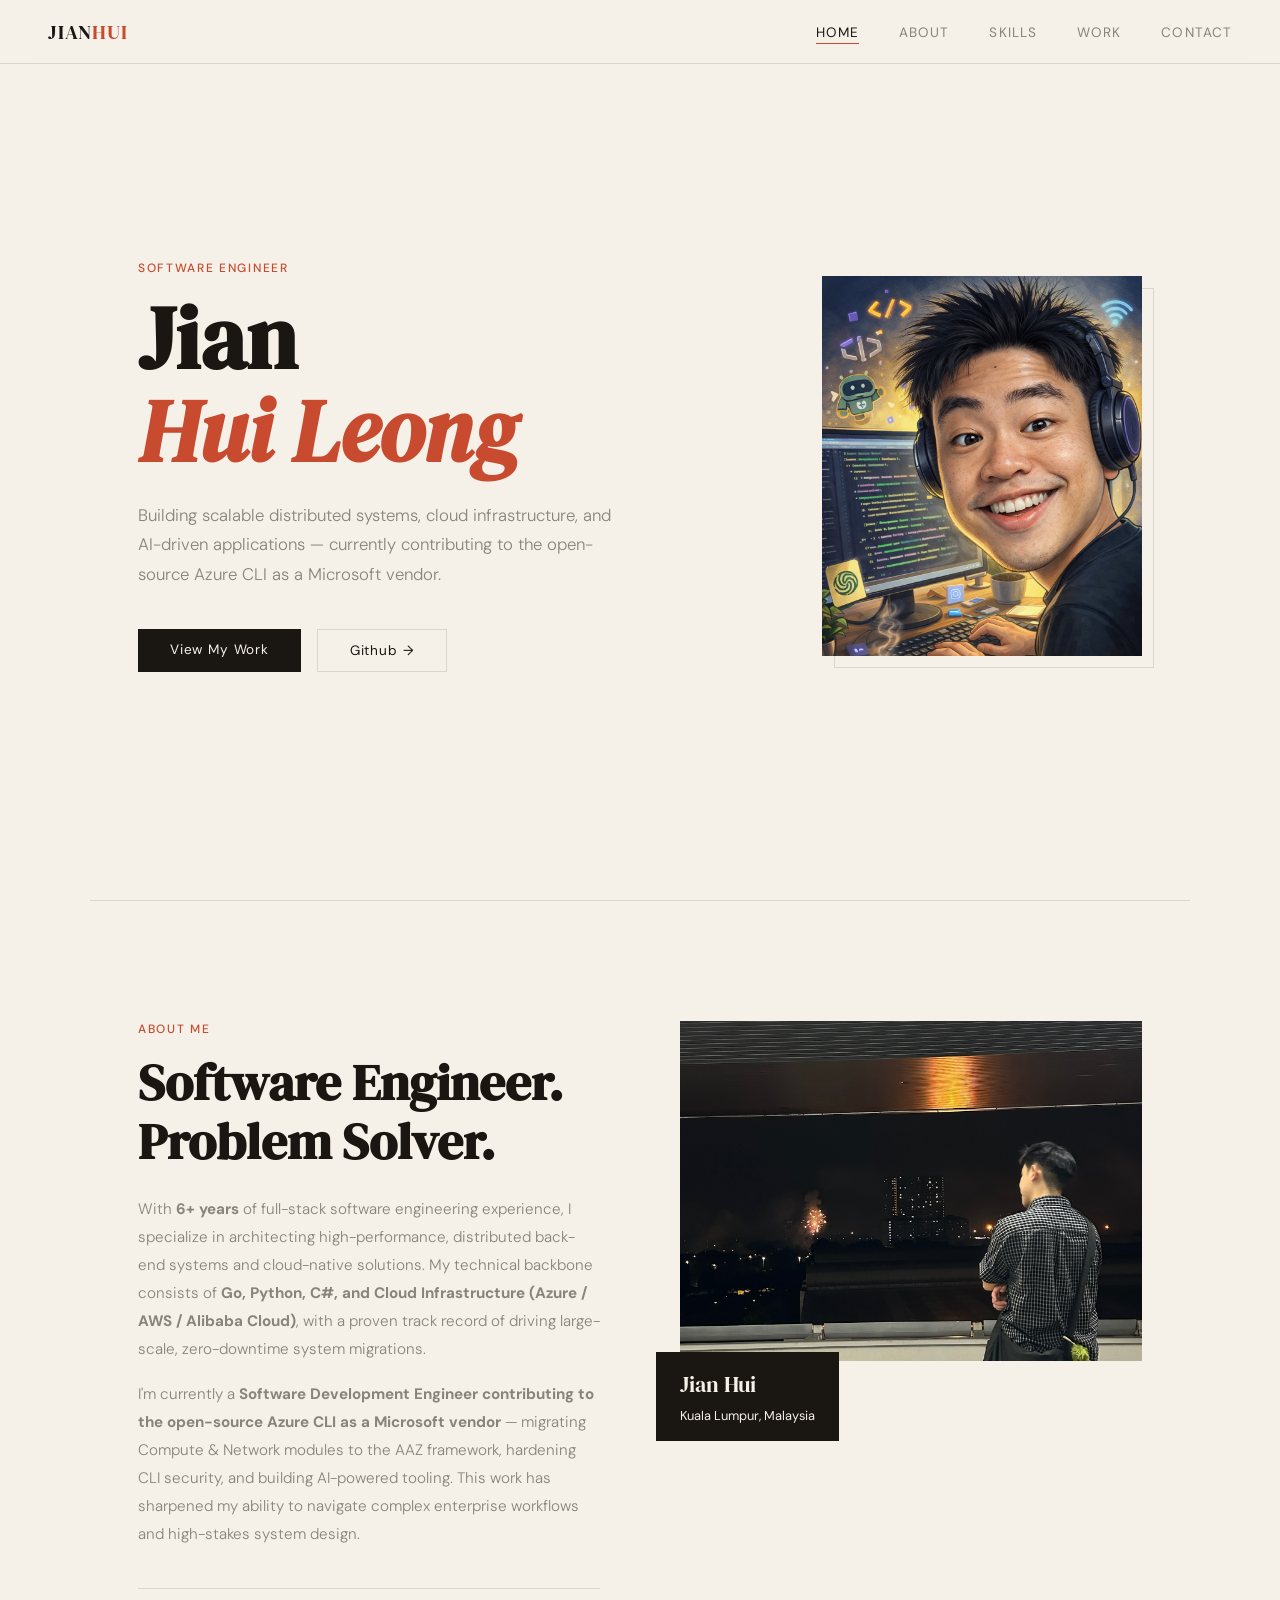
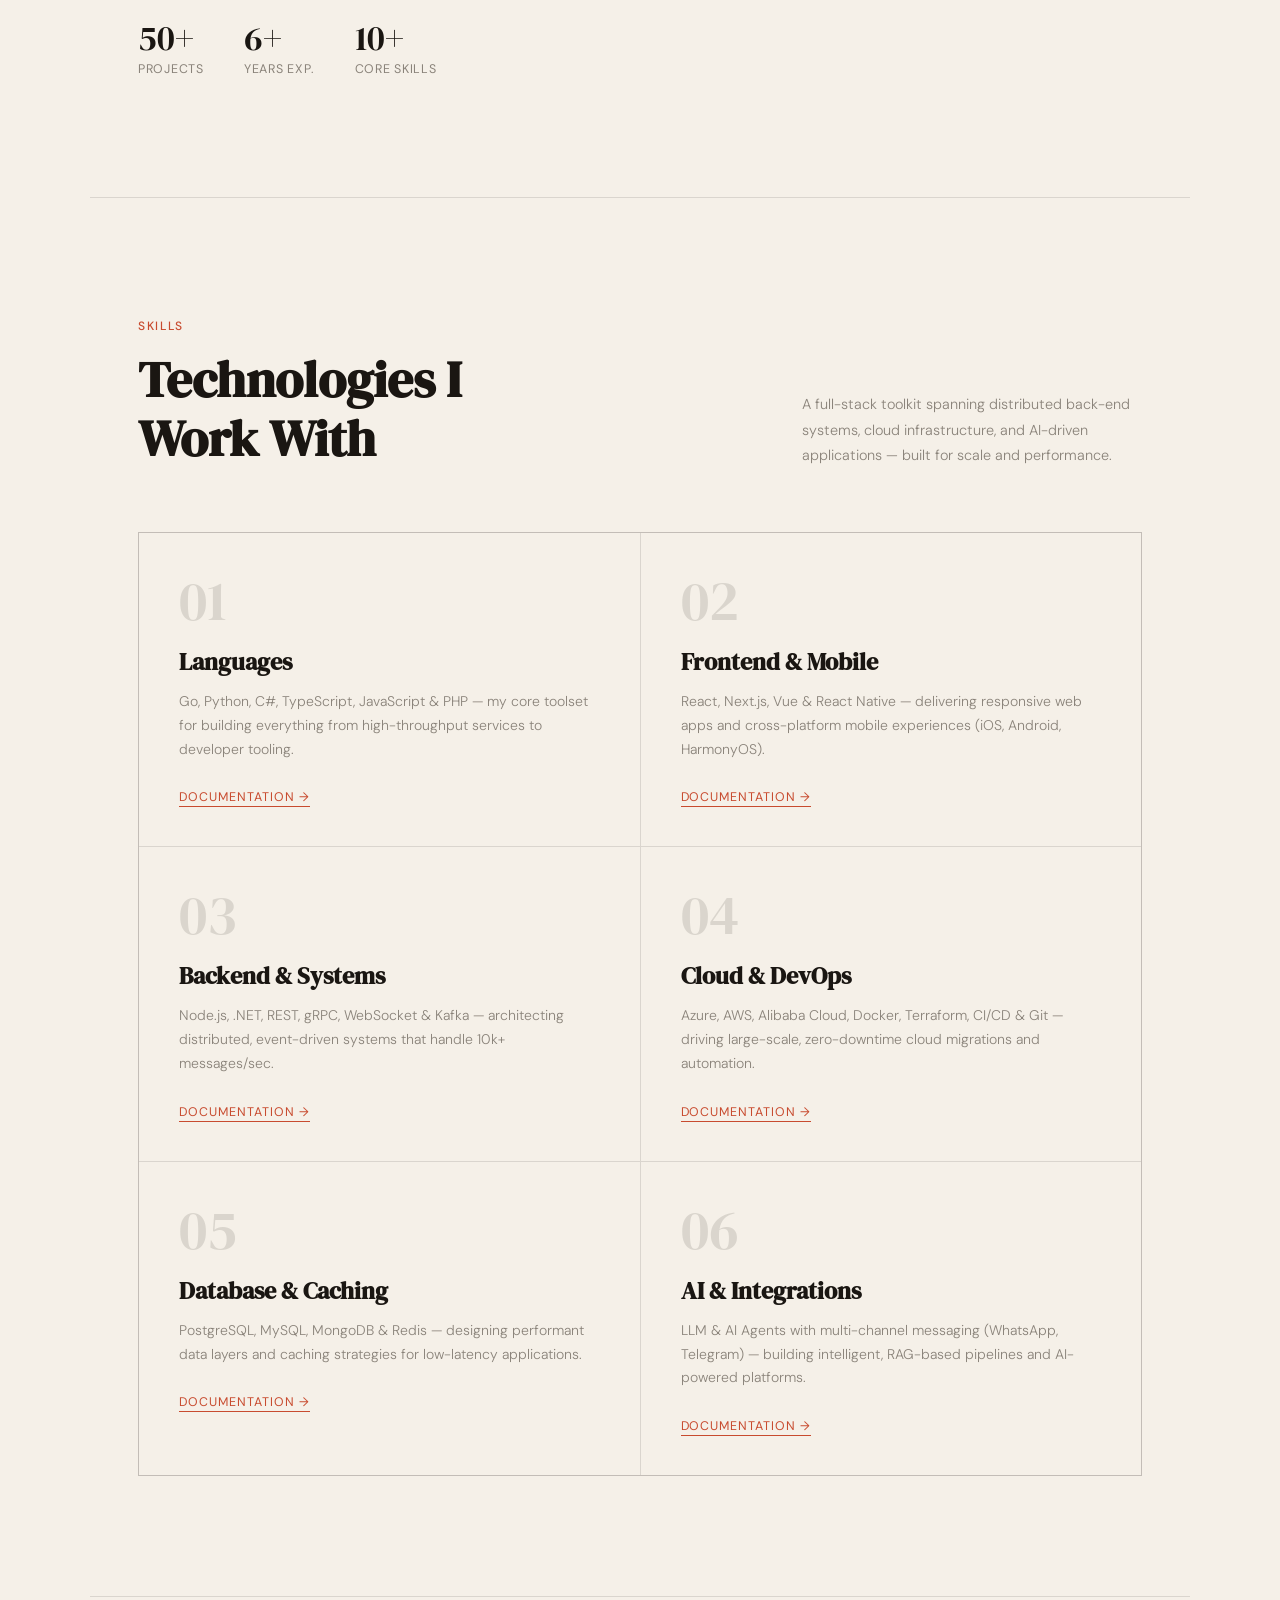
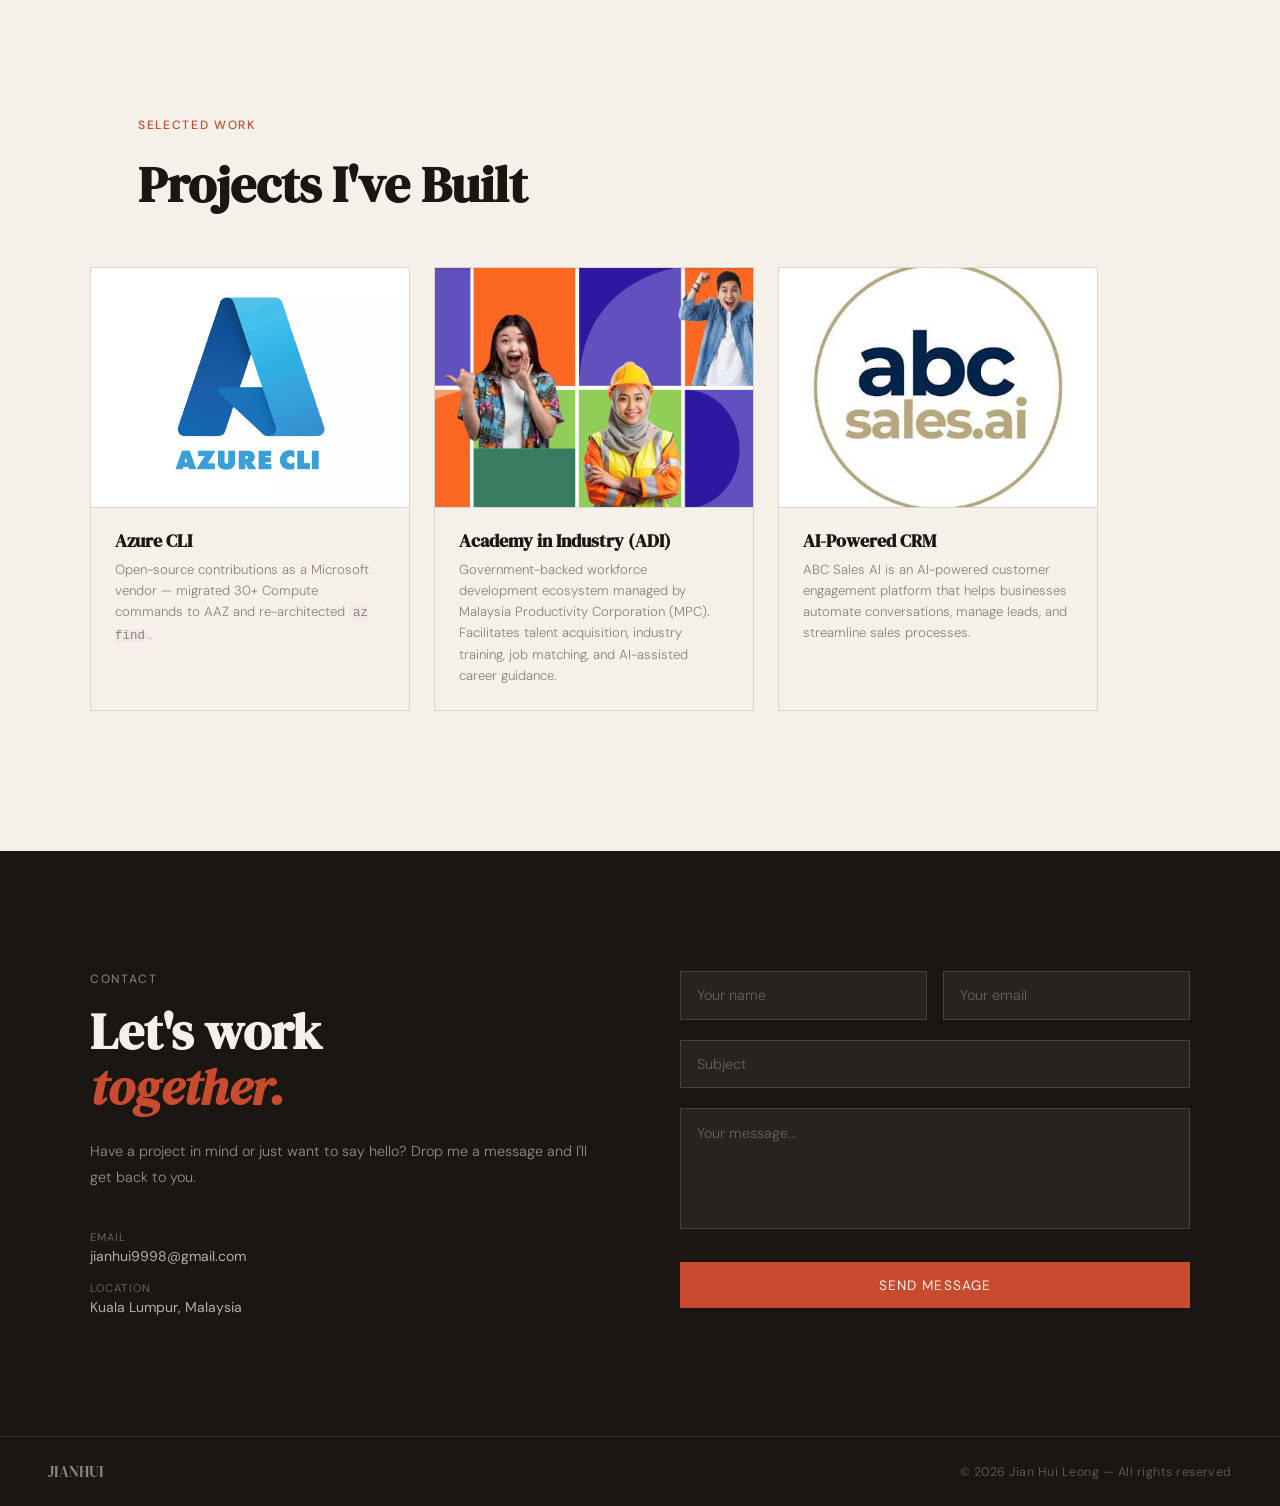
==== commit d71e4113: "feat: update design" ====
--- a/index.html
+++ b/index.html
@@ -16,6 +16,7 @@
     --accent-light: #F2EAE6;
     --border: rgba(26,22,18,0.12);
     --section-gap: 120px;
+    --nav-h: 64px;
   }
 
   html { scroll-behavior: smooth; }
@@ -27,14 +28,21 @@
     overflow-x: hidden;
   }
 
+  @media (prefers-reduced-motion: reduce) {
+    *, *::before, *::after { transition: none !important; animation: none !important; }
+    html { scroll-behavior: auto; }
+  }
+
   /* ── NAV ── */
   nav {
     position: fixed; top: 0; left: 0; right: 0; z-index: 100;
     display: flex; align-items: center; justify-content: space-between;
-    padding: 1.25rem 3rem;
-    background: var(--cream);
+    height: var(--nav-h);
+    padding: 0 3rem;
+    background: rgba(245,240,232,0.92);
     border-bottom: 1px solid var(--border);
     backdrop-filter: blur(12px);
+    -webkit-backdrop-filter: blur(12px);
   }
 
   .nav-logo {
@@ -43,6 +51,7 @@
     letter-spacing: 0.04em;
     color: var(--ink);
     text-decoration: none;
+    flex-shrink: 0;
   }
 
   .nav-logo span { color: var(--accent); }
@@ -59,8 +68,83 @@
     text-transform: uppercase;
     color: var(--muted);
     transition: color 0.2s;
-  }
-  .nav-links a:hover { color: var(--ink); }
+    position: relative;
+  }
+  .nav-links a::after {
+    content: '';
+    position: absolute;
+    bottom: -3px; left: 0; right: 0;
+    height: 1px;
+    background: var(--accent);
+    transform: scaleX(0);
+    transform-origin: left;
+    transition: transform 0.25s ease;
+  }
+  .nav-links a:hover,
+  .nav-links a.active { color: var(--ink); }
+  .nav-links a.active::after,
+  .nav-links a:hover::after { transform: scaleX(1); }
+
+  /* Hamburger */
+  .nav-toggle {
+    display: none;
+    flex-direction: column;
+    gap: 5px;
+    cursor: pointer;
+    padding: 4px;
+    background: none;
+    border: none;
+    z-index: 101;
+  }
+  .nav-toggle span {
+    display: block;
+    width: 22px; height: 1.5px;
+    background: var(--ink);
+    transition: transform 0.3s ease, opacity 0.3s ease;
+  }
+  .nav-toggle.open span:nth-child(1) { transform: translateY(6.5px) rotate(45deg); }
+  .nav-toggle.open span:nth-child(2) { opacity: 0; }
+  .nav-toggle.open span:nth-child(3) { transform: translateY(-6.5px) rotate(-45deg); }
+
+  /* Mobile menu drawer */
+  .nav-drawer {
+    display: none;
+    position: fixed;
+    top: var(--nav-h); left: 0; right: 0;
+    background: rgba(245,240,232,0.97);
+    backdrop-filter: blur(16px);
+    -webkit-backdrop-filter: blur(16px);
+    border-bottom: 1px solid var(--border);
+    padding: 2rem 1.5rem;
+    z-index: 99;
+    transform: translateY(-8px);
+    opacity: 0;
+    transition: transform 0.25s ease, opacity 0.25s ease;
+  }
+  .nav-drawer.open {
+    transform: translateY(0);
+    opacity: 1;
+  }
+  .nav-drawer ul {
+    list-style: none;
+    display: flex;
+    flex-direction: column;
+    gap: 0;
+  }
+  .nav-drawer ul li a {
+    display: block;
+    padding: 0.9rem 0;
+    border-bottom: 1px solid var(--border);
+    font-size: 0.9rem;
+    letter-spacing: 0.1em;
+    text-transform: uppercase;
+    color: var(--muted);
+    text-decoration: none;
+    transition: color 0.2s;
+  }
+  .nav-drawer ul li:last-child a { border-bottom: none; }
+  .nav-drawer ul li a:hover,
+  .nav-drawer ul li a.active { color: var(--ink); }
 
   /* ── SECTIONS ── */
   section {
@@ -82,13 +166,16 @@
   #home {
     min-height: 100vh;
     display: flex; align-items: center;
-    padding-top: 80px;
+    padding-top: calc(var(--nav-h) + 2rem);
+    padding-bottom: 4rem;
+    padding-left: 3rem;
+    padding-right: 3rem;
     max-width: 1100px;
     margin: 0 auto;
     gap: 4rem;
   }
 
-  .hero-text { flex: 1; }
+  .hero-text { flex: 1; min-width: 0; }
 
   .hero-name {
     font-family: 'DM Serif Display', serif;
@@ -229,16 +316,20 @@
   .about-image {
     position: relative;
     height: 420px;
-  }
-
-  .about-image img {
-    width: 100%; height: 100%;
+    /* Give room for the absolutely-positioned tag that hangs below */
+    padding-bottom: 2.5rem;
+  }
+
+  /* The image itself fills only the space above the padding */
+  .about-image > img,
+  .about-image > .about-img-placeholder {
+    width: 100%;
+    height: calc(100% - 2.5rem);
     object-fit: cover; object-position: top;
     display: block;
   }
 
   .about-img-placeholder {
-    width: 100%; height: 100%;
     background: linear-gradient(145deg, #DDD5C8 0%, #C8BCA9 100%);
     display: flex; align-items: center; justify-content: center;
     font-size: 3rem; color: var(--muted);
@@ -246,7 +337,7 @@
 
   .about-tag {
     position: absolute;
-    bottom: -1.5rem; left: -1.5rem;
+    bottom: 0; left: -1.5rem;
     background: var(--ink);
     color: var(--cream);
     padding: 1rem 1.5rem;
@@ -442,6 +533,7 @@
   #contact {
     background: var(--ink);
     color: var(--cream);
+    /* Full bleed background with internal max-width padding */
     max-width: 100%;
     padding: var(--section-gap) 3rem;
   }
@@ -564,22 +656,116 @@
     transform: translateY(0);
   }
 
-  /* ── RESPONSIVE ── */
+  /* Work scroll hint */
+  .work-scroll-hint {
+    display: none;
+    align-items: center;
+    gap: 0.5rem;
+    font-size: 0.75rem;
+    letter-spacing: 0.08em;
+    text-transform: uppercase;
+    color: var(--muted);
+    margin-bottom: 1.5rem;
+  }
+  .work-scroll-hint svg { flex-shrink: 0; }
+
+  /* ── RESPONSIVE: TABLET ── */
+  @media (max-width: 1024px) {
+    nav { padding: 0 2rem; }
+    section { padding: var(--section-gap) 2rem; }
+
+    #home {
+      padding-left: 2rem;
+      padding-right: 2rem;
+      gap: 3rem;
+    }
+    .hero-image { width: 260px; height: 320px; }
+
+    .about-grid { gap: 3rem; }
+
+    .work-grid {
+      margin: 0 -2rem;
+      padding-left: 2rem;
+      padding-right: 2rem;
+    }
+
+    #contact { padding: var(--section-gap) 2rem; }
+    footer { padding: 1.5rem 2rem; }
+  }
+
+  /* ── RESPONSIVE: MOBILE ── */
   @media (max-width: 768px) {
-    nav { padding: 1rem 1.5rem; }
-    .nav-links { gap: 1.25rem; }
-    section { padding: 80px 1.5rem; }
-    #home { flex-direction: column-reverse; gap: 2rem; padding-top: 100px; }
-    .hero-image { width: 100%; height: 260px; }
+    :root { --section-gap: 80px; }
+
+    /* Nav: hide desktop links, show hamburger + drawer */
+    nav { padding: 0 1.25rem; }
+    .nav-links { display: none; }
+    .nav-toggle { display: flex; }
+    .nav-drawer { display: block; }
+
+    /* Hero: stack vertically, image on top */
+    #home {
+      flex-direction: column-reverse;
+      align-items: center;
+      gap: 2.5rem;
+      padding-left: 1.25rem;
+      padding-right: 1.25rem;
+      padding-top: calc(var(--nav-h) + 1.5rem);
+      min-height: auto;
+      padding-bottom: 4rem;
+      text-align: center;
+    }
+    .hero-text { width: 100%; }
+    .hero-tagline { max-width: 100%; margin-left: auto; margin-right: auto; }
+    .hero-btns { justify-content: center; }
+    .hero-image {
+      width: min(260px, 70vw);
+      height: min(300px, 60vw);
+      flex-shrink: 0;
+    }
+    .hero-image::before { inset: 8px -8px -8px 8px; }
+
+    /* Sections */
+    section { padding: var(--section-gap) 1.25rem; }
+
+    /* About */
     .about-grid { grid-template-columns: 1fr; gap: 3rem; }
     .about-tag { left: 0; }
+    .about-image { padding-bottom: 3.5rem; }
+
+    /* Skills */
     .skills-intro { flex-direction: column; align-items: flex-start; }
     .skills-grid { grid-template-columns: 1fr; }
-    .work-grid { margin: 0 -1.5rem; padding-left: 1.5rem; padding-right: 1.5rem; }
-    .work-card { flex-basis: 78%; }
+
+    /* Work */
+    .work-scroll-hint { display: flex; }
+    .work-grid {
+      margin: 0 -1.25rem;
+      padding-left: 1.25rem;
+      padding-right: 1.25rem;
+    }
+    .work-card { flex-basis: min(80vw, 290px); }
+
+    /* Contact */
+    #contact { padding: var(--section-gap) 1.25rem; }
     .contact-inner { grid-template-columns: 1fr; gap: 3rem; }
     .form-row { grid-template-columns: 1fr; }
-    footer { flex-direction: column; gap: 0.5rem; text-align: center; }
+
+    /* Footer */
+    footer {
+      flex-direction: column;
+      gap: 0.5rem;
+      text-align: center;
+      padding: 1.5rem 1.25rem;
+    }
+  }
+
+  /* ── RESPONSIVE: SMALL ── */
+  @media (max-width: 480px) {
+    .hero-name { font-size: clamp(2.4rem, 11vw, 3.2rem); }
+    .about-stats { flex-wrap: wrap; gap: 1.5rem; }
+    .skill-card { padding: 1.75rem; }
+    .about-image { height: 360px; }
   }
 </style>
 </head>
@@ -595,7 +781,21 @@
     <li><a href="#work">Work</a></li>
     <li><a href="#contact">Contact</a></li>
   </ul>
+  <button class="nav-toggle" aria-label="Toggle menu" aria-expanded="false">
+    <span></span><span></span><span></span>
+  </button>
 </nav>
+
+<!-- MOBILE DRAWER -->
+<div class="nav-drawer" id="navDrawer">
+  <ul>
+    <li><a href="#home">Home</a></li>
+    <li><a href="#about">About</a></li>
+    <li><a href="#skills">Skills</a></li>
+    <li><a href="#work">Work</a></li>
+    <li><a href="#contact">Contact</a></li>
+  </ul>
+</div>
 
 <!-- HERO -->
 <section id="home">
@@ -613,7 +813,7 @@
     </div>
   </div>
   <div class="hero-image fade-up" style="transition-delay:0.15s">
-    <img src="img/home/hhh.jpg" alt="Jian Hui">
+    <img src="assets/img/hui-1.PNG" alt="Jian Hui">
   </div>
 </section>
 
@@ -633,10 +833,7 @@
             I'm currently a <strong>Software Development Engineer contributing to the open-source Azure CLI as a Microsoft vendor</strong> — migrating Compute &amp; Network modules to the AAZ framework, hardening CLI security, and building AI-powered tooling. This work has sharpened my ability to navigate complex enterprise workflows and high-stakes system design.
         </p>
 
-        <p class="about-body">
-            Beyond core development, I act as a technical lead and strategic bridge — translating intricate business requirements into executable roadmaps. Whether it's engineering Kafka-based messaging at <strong>10k+ msgs/sec</strong>, optimizing RAG-based AI pipelines, or building LLM-driven CRMs, I'm committed to clean architecture, performance, and measurable business impact.
-        </p>
-      <div class="about-stats">
+        <div class="about-stats">
         <div>
           <div class="stat-num">50+</div>
           <div class="stat-label">Projects</div>
@@ -653,7 +850,7 @@
     </div>
     <div class="about-image fade-up" style="transition-delay:0.2s">
       <!-- <div class="about-img-placeholder">JH</div> -->
-      <img src="img/IMG_0109.JPG" alt="Jian Hui">
+      <img src="assets/img/IMG_0109.JPG" alt="Jian Hui">
       <div class="about-tag">
         <strong>Jian Hui</strong>
         Kuala Lumpur, Malaysia
@@ -721,82 +918,19 @@
 <section id="work">
   <p class="section-label fade-up">Selected Work</p>
   <h2 class="work-heading fade-up">Projects I've Built</h2>
-  <div class="work-grid">
-    <a href="https://github.com/Azure/azure-cli" target="_blank" class="work-card fade-up">
-      <div class="work-card-img">
-        <div class="work-img-placeholder">Azure CLI</div>
-      </div>
-      <div class="work-card-info">
-        <h3 class="work-card-title">Azure CLI</h3>
-        <p class="work-card-desc">Open-source contributions as a Microsoft vendor — migrated 30+ Compute commands to AAZ and re-architected <code>az find</code>.</p>
-      </div>
-      <div class="work-card-arrow">↗</div>
-    </a>
-    <a href="https://github.com/jianhui99/" target="_blank" class="work-card fade-up" style="transition-delay:0.08s">
-      <div class="work-card-img">
-        <div class="work-img-placeholder">AI CRM</div>
-      </div>
-      <div class="work-card-info">
-        <h3 class="work-card-title">AI-Powered CRM</h3>
-        <p class="work-card-desc">LLM-driven CRM integrating multi-channel messaging (WhatsApp, Telegram) with secure, high-performance APIs.</p>
-      </div>
-      <div class="work-card-arrow">↗</div>
-    </a>
-    <a href="https://reskills.com/" target="_blank" class="work-card fade-up" style="transition-delay:0.16s">
-      <div class="work-card-img">
-        <img src="img/work/reskills.jpg" alt="Reskills">
-      </div>
-      <div class="work-card-info">
-        <h3 class="work-card-title">Reskills</h3>
-        <p class="work-card-desc">Online learning community platform for discovering and enrolling in courses.</p>
-      </div>
-      <div class="work-card-arrow">↗</div>
-    </a>
-    <a href="https://amaron36.com/" target="_blank" class="work-card fade-up" style="transition-delay:0.08s">
-      <div class="work-card-img">
-        <img src="img/work/amaron36.jpg" alt="Amaron36">
-      </div>
-      <div class="work-card-info">
-        <h3 class="work-card-title">Amaron36</h3>
-        <p class="work-card-desc">Automotive battery e-commerce site backed by 100+ years of Malaysian industry expertise.</p>
-      </div>
-      <div class="work-card-arrow">↗</div>
-    </a>
-    <a href="https://payment.mazars.my/" target="_blank" class="work-card fade-up" style="transition-delay:0.16s">
-      <div class="work-card-img">
-        <img src="img/work/mazars.png" alt="Mazars">
-      </div>
-      <div class="work-card-info">
-        <h3 class="work-card-title">Mazars Payment</h3>
-        <p class="work-card-desc">Payment portal for a global audit & consulting group with 42,000+ professionals worldwide.</p>
-      </div>
-      <div class="work-card-arrow">↗</div>
-    </a>
-    <a href="https://greenbatt.com.my/" target="_blank" class="work-card fade-up" style="transition-delay:0.08s">
-      <div class="work-card-img">
-        <img src="img/work/greenbatt.png" alt="GreenBatt">
-      </div>
-      <div class="work-card-info">
-        <h3 class="work-card-title">GreenBatt</h3>
-        <p class="work-card-desc">Nationwide car battery distribution with in-house QR code warranty program.</p>
-      </div>
-      <div class="work-card-arrow">↗</div>
-    </a>
-    <a href="https://www.classicchair.com.my/" target="_blank" class="work-card fade-up" style="transition-delay:0.16s">
-      <div class="work-card-img">
-        <img src="img/work/classchair-1.png" alt="Classic Chair">
-      </div>
-      <div class="work-card-info">
-        <h3 class="work-card-title">Classic Chair</h3>
-        <p class="work-card-desc">Office furniture brand focused on flexible, structured workplace solutions.</p>
-      </div>
-      <div class="work-card-arrow">↗</div>
-    </a>
+  <div class="work-scroll-hint fade-up">
+    <svg width="16" height="16" viewBox="0 0 16 16" fill="none" xmlns="http://www.w3.org/2000/svg">
+      <path d="M3 8H13M9 4l4 4-4 4" stroke="currentColor" stroke-width="1.2" stroke-linecap="round" stroke-linejoin="round"/>
+    </svg>
+    Swipe to explore
+  </div>
+  <div class="work-grid" id="workGrid">
+    <!-- Populated from works.json -->
   </div>
 </section>
 
 <!-- CONTACT -->
-<section id="contact" style="padding: var(--section-gap) 0; max-width: 100%; margin: 0;">
+<section id="contact">
   <div class="contact-inner">
     <div class="fade-up">
       <p class="section-label contact-label">Contact</p>
@@ -840,16 +974,111 @@
 </footer>
 
 <script>
-  // Scroll-triggered fade
+  // ── Scroll-triggered fade ──
   const observer = new IntersectionObserver((entries) => {
     entries.forEach(el => {
-      if (el.isIntersecting) { el.target.classList.add('visible'); }
+      if (el.isIntersecting) el.target.classList.add('visible');
     });
   }, { threshold: 0.12 });
-  document.querySelectorAll('.fade-up').forEach(el => observer.observe(el));
-
-  // Contact form
-  document.getElementById('sendBtn').addEventListener('click', function() {
+
+  function observeFadeUps() {
+    document.querySelectorAll('.fade-up:not(.observed)').forEach(el => {
+      el.classList.add('observed');
+      observer.observe(el);
+    });
+  }
+  observeFadeUps();
+
+  // ── Load work cards from works.json ──
+  async function loadWorks() {
+    const grid = document.getElementById('workGrid');
+    try {
+      const res = await fetch('./data/works.json');
+      if (!res.ok) throw new Error(`HTTP ${res.status}`);
+      const works = await res.json();
+
+      const visible = works.filter(w => w.display);
+
+      if (visible.length === 0) {
+        grid.innerHTML = '<p style="color:var(--muted);font-size:0.9rem;">No projects to display.</p>';
+        return;
+      }
+
+      grid.innerHTML = visible.map((w, i) => {
+        const delay = (i * 0.08).toFixed(2);
+        return `
+          <a href="${w.url}" target="_blank" rel="noopener" class="work-card fade-up"
+             style="transition-delay:${delay}s" data-id="${w.id}">
+            <div class="work-card-img">
+              <img src="${w.image}" alt="${w.alt}" loading="lazy">
+            </div>
+            <div class="work-card-info">
+              <h3 class="work-card-title">${w.title}</h3>
+              <p class="work-card-desc">${w.description}</p>
+            </div>
+            <div class="work-card-arrow">↗</div>
+          </a>`;
+      }).join('');
+
+      // Re-observe newly injected elements
+      observeFadeUps();
+
+    } catch (err) {
+      console.error('Failed to load works.json:', err);
+      grid.innerHTML = '<p style="color:var(--muted);font-size:0.9rem;">Could not load projects. Make sure works.json is in the same directory.</p>';
+    }
+  }
+
+  loadWorks();
+
+  // ── Hamburger / drawer ──
+  const toggle = document.querySelector('.nav-toggle');
+  const drawer = document.getElementById('navDrawer');
+
+  function closeDrawer() {
+    toggle.classList.remove('open');
+    drawer.classList.remove('open');
+    toggle.setAttribute('aria-expanded', 'false');
+    document.body.style.overflow = '';
+  }
+
+  toggle.addEventListener('click', () => {
+    const isOpen = drawer.classList.contains('open');
+    if (isOpen) {
+      closeDrawer();
+    } else {
+      toggle.classList.add('open');
+      drawer.classList.add('open');
+      toggle.setAttribute('aria-expanded', 'true');
+      document.body.style.overflow = 'hidden';
+    }
+  });
+
+  drawer.querySelectorAll('a').forEach(link => {
+    link.addEventListener('click', closeDrawer);
+  });
+
+  // ── Active nav link on scroll ──
+  const sections = document.querySelectorAll('section[id]');
+  const navLinks = document.querySelectorAll('.nav-links a, .nav-drawer a');
+
+  function setActiveLink() {
+    let current = '';
+    sections.forEach(section => {
+      if (window.scrollY >= section.offsetTop - 90) {
+        current = section.getAttribute('id');
+      }
+    });
+    navLinks.forEach(link => {
+      link.classList.toggle('active', link.getAttribute('href') === `#${current}`);
+    });
+  }
+
+  window.addEventListener('scroll', setActiveLink, { passive: true });
+  setActiveLink();
+
+  // ── Contact form ──
+  document.getElementById('sendBtn').addEventListener('click', function () {
     const name = document.getElementById('name').value.trim();
     const email = document.getElementById('email').value.trim();
     const subject = document.getElementById('subject').value.trim();
@@ -858,7 +1087,7 @@
       alert('Please fill in all fields.');
       return;
     }
-    const body = `Name: ${name}, Email: ${email} | Message: ${message}`;
+    const body = `Name: ${name}\nEmail: ${email}\n\n${message}`;
     window.open(`mailto:jianhui9998@gmail.com?subject=${encodeURIComponent(subject)}&body=${encodeURIComponent(body)}`);
   });
 </script>
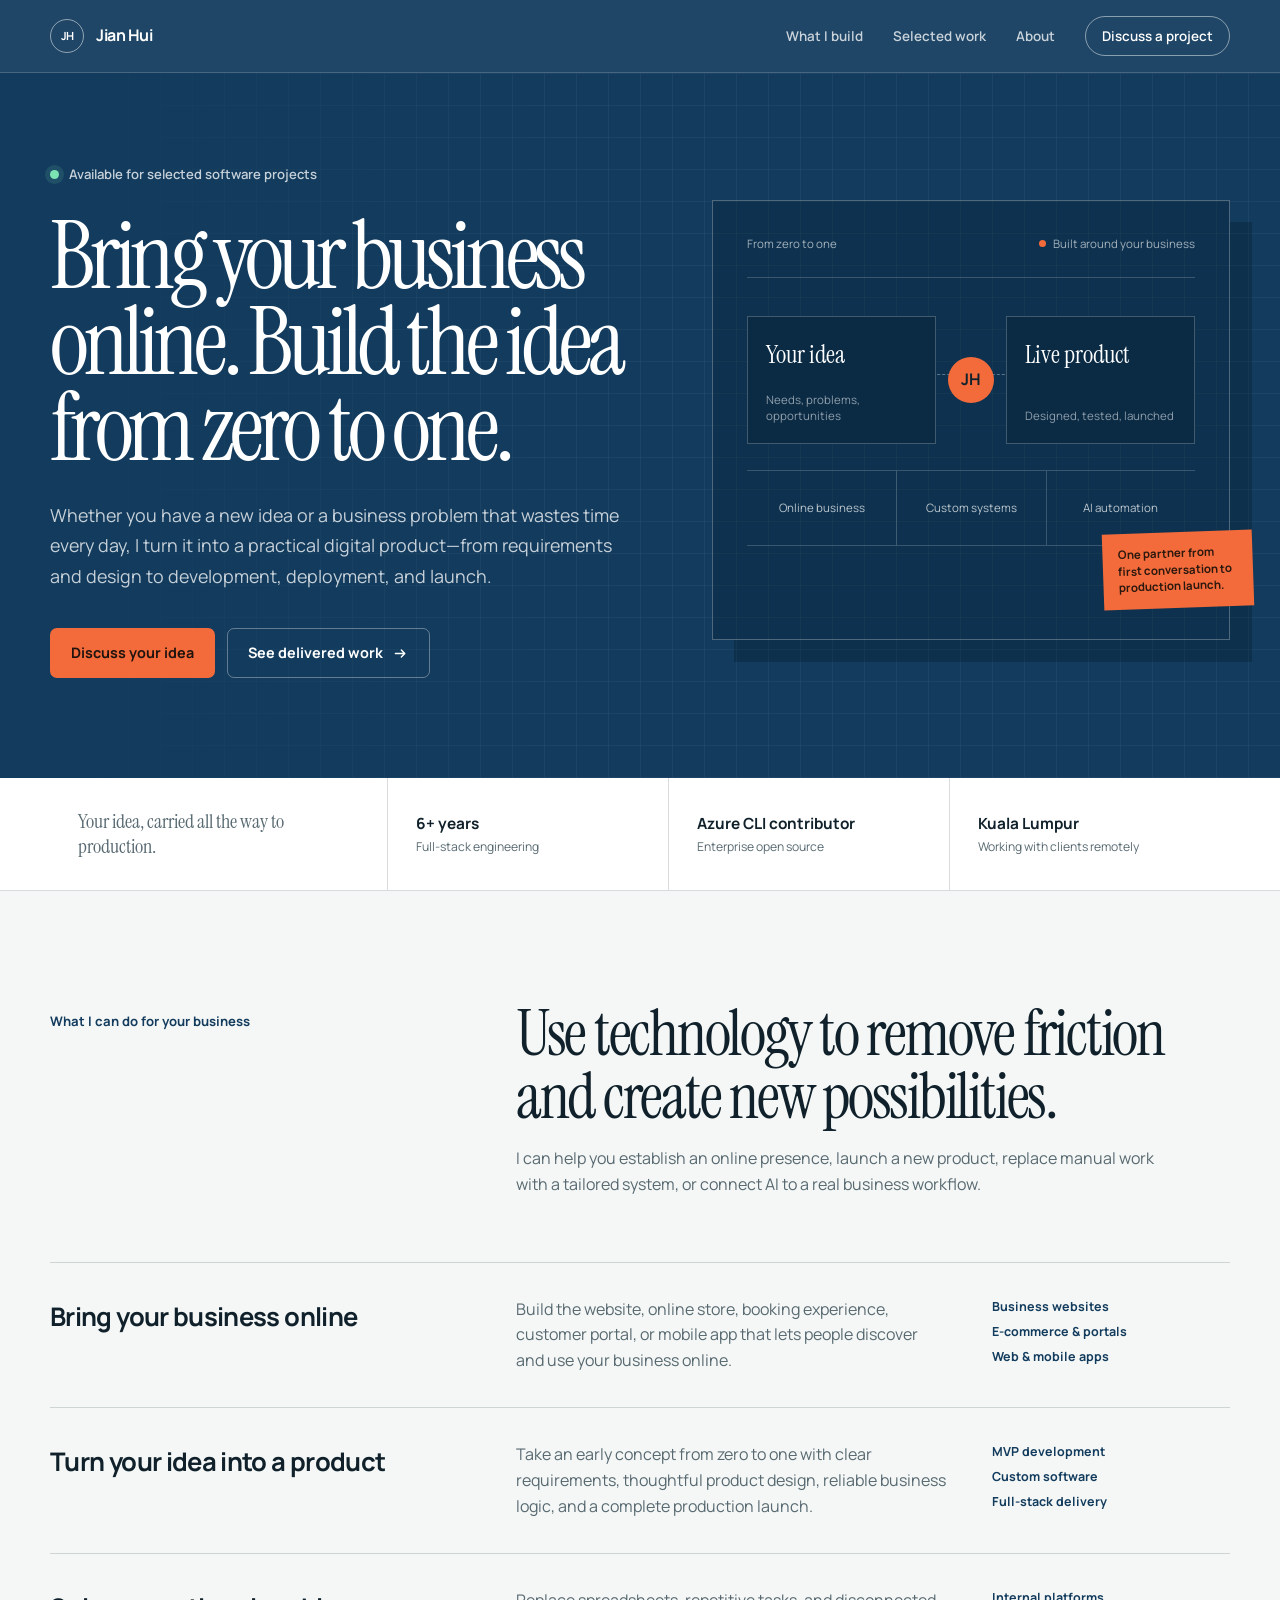
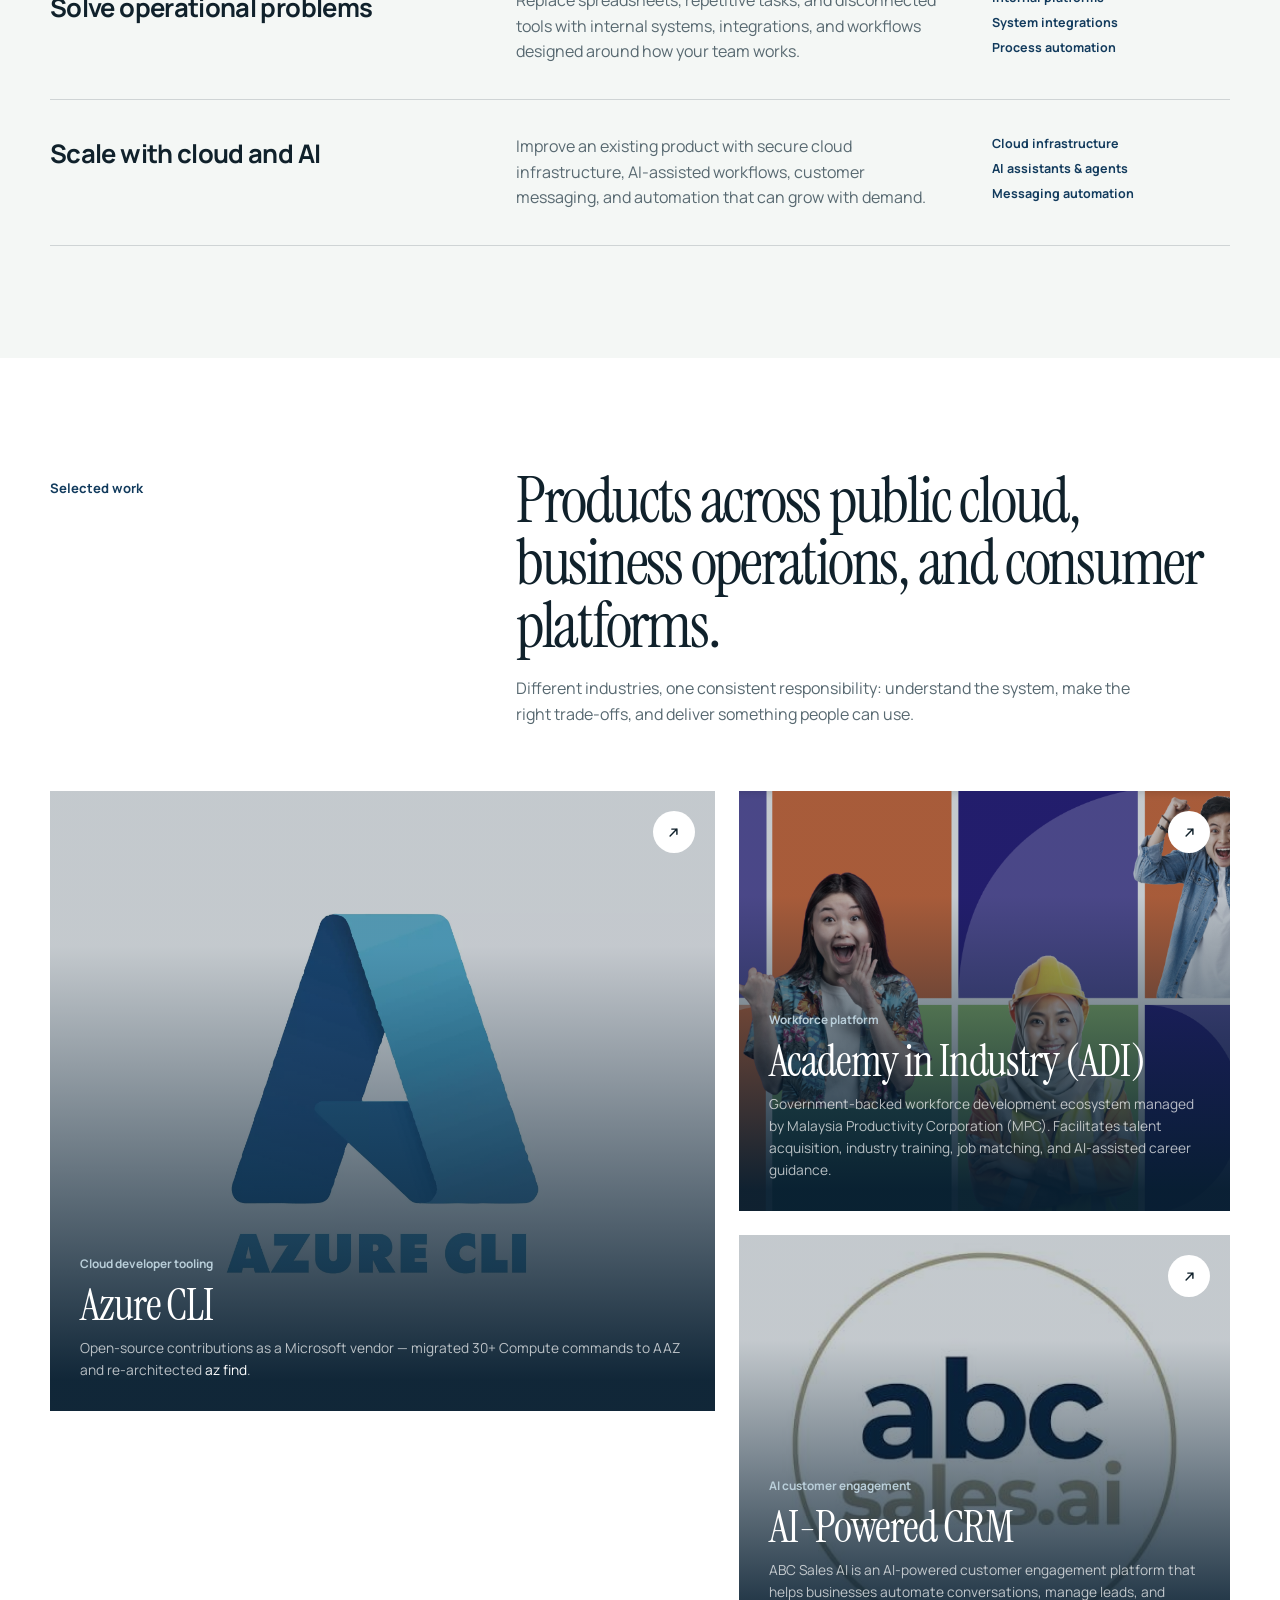
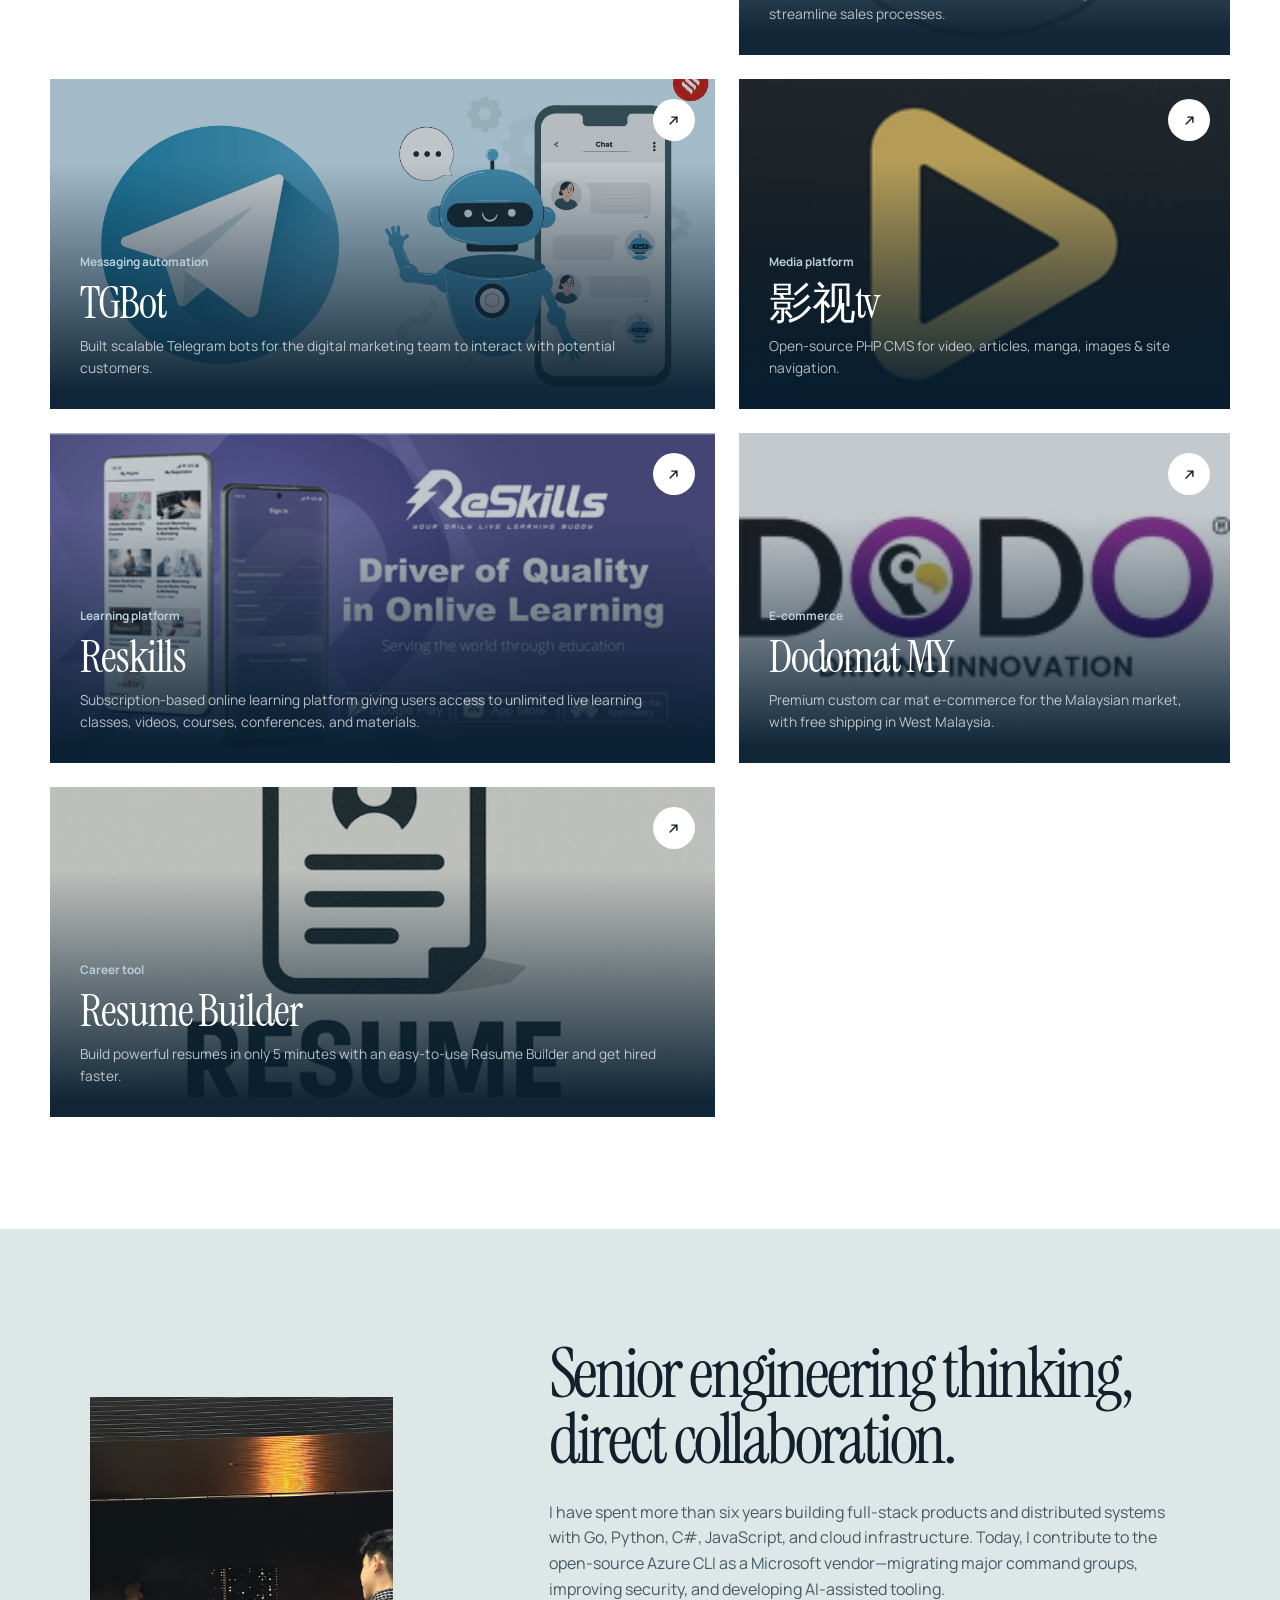
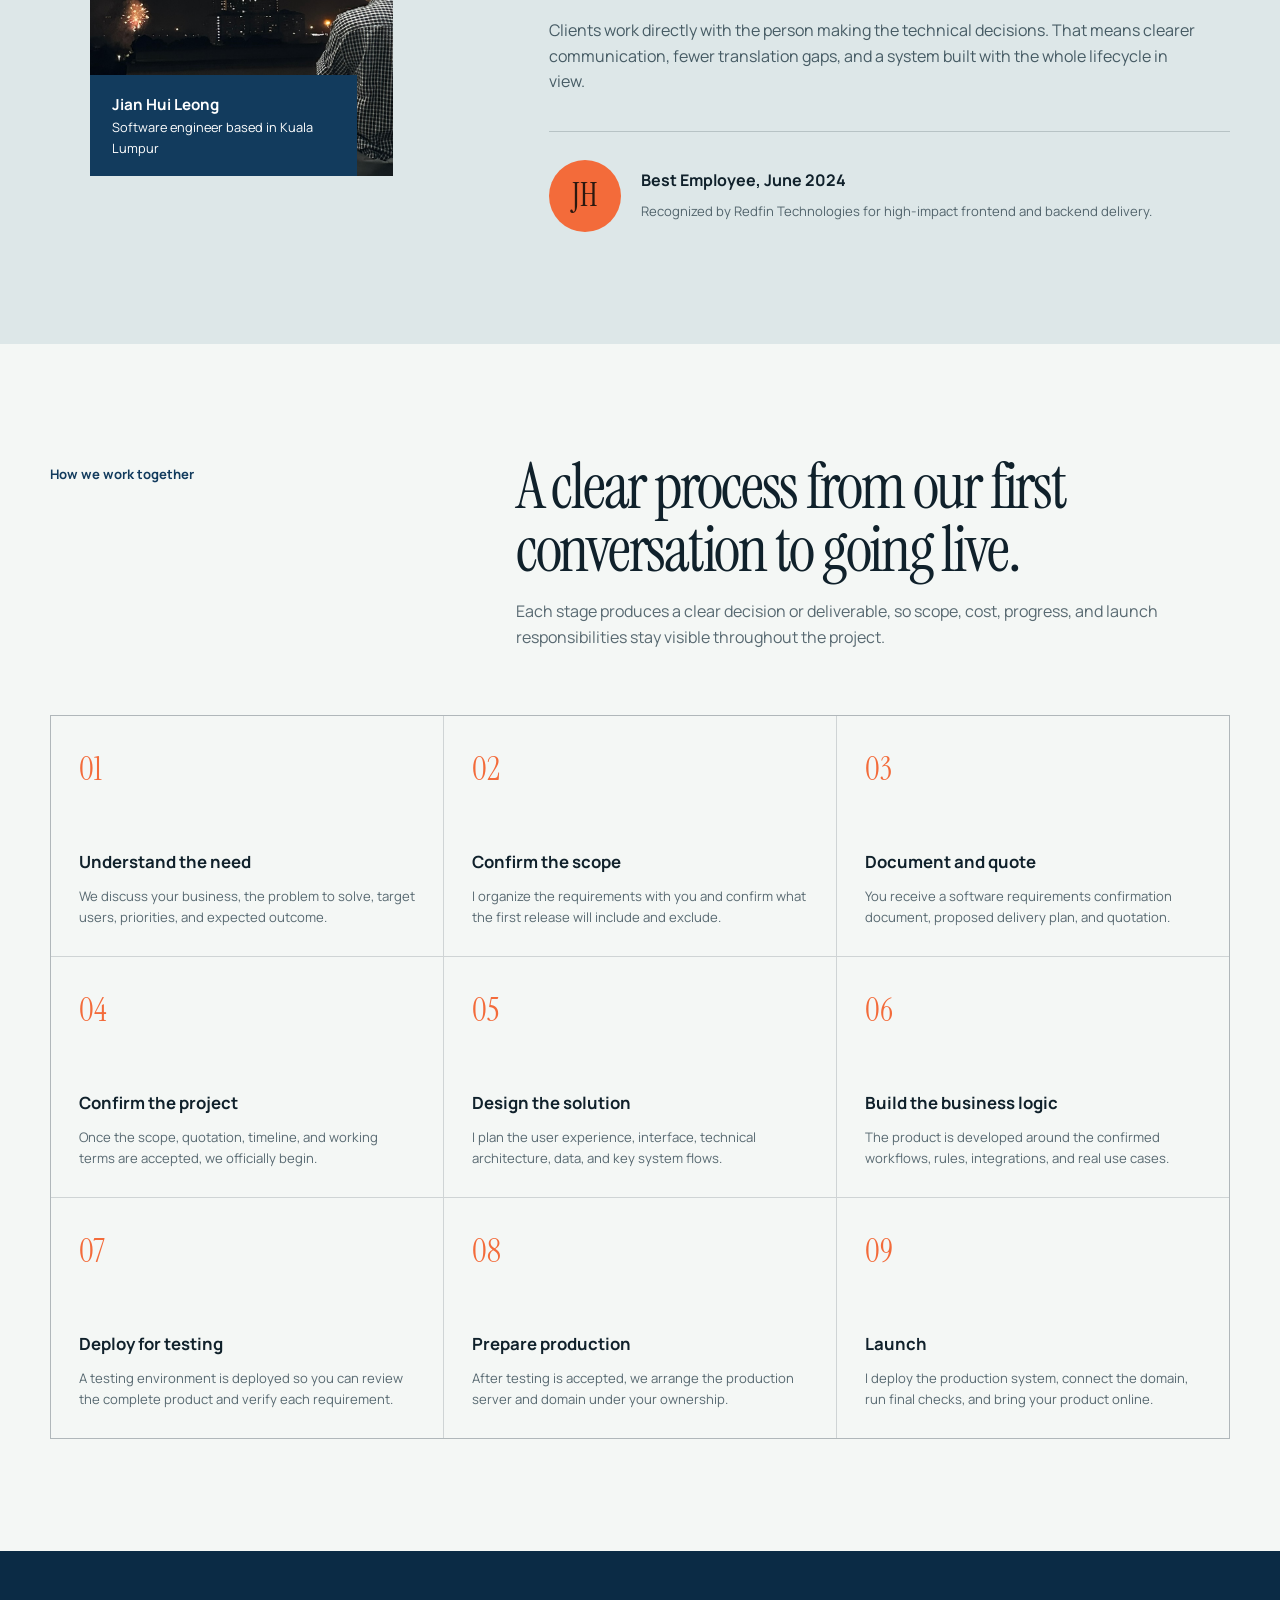
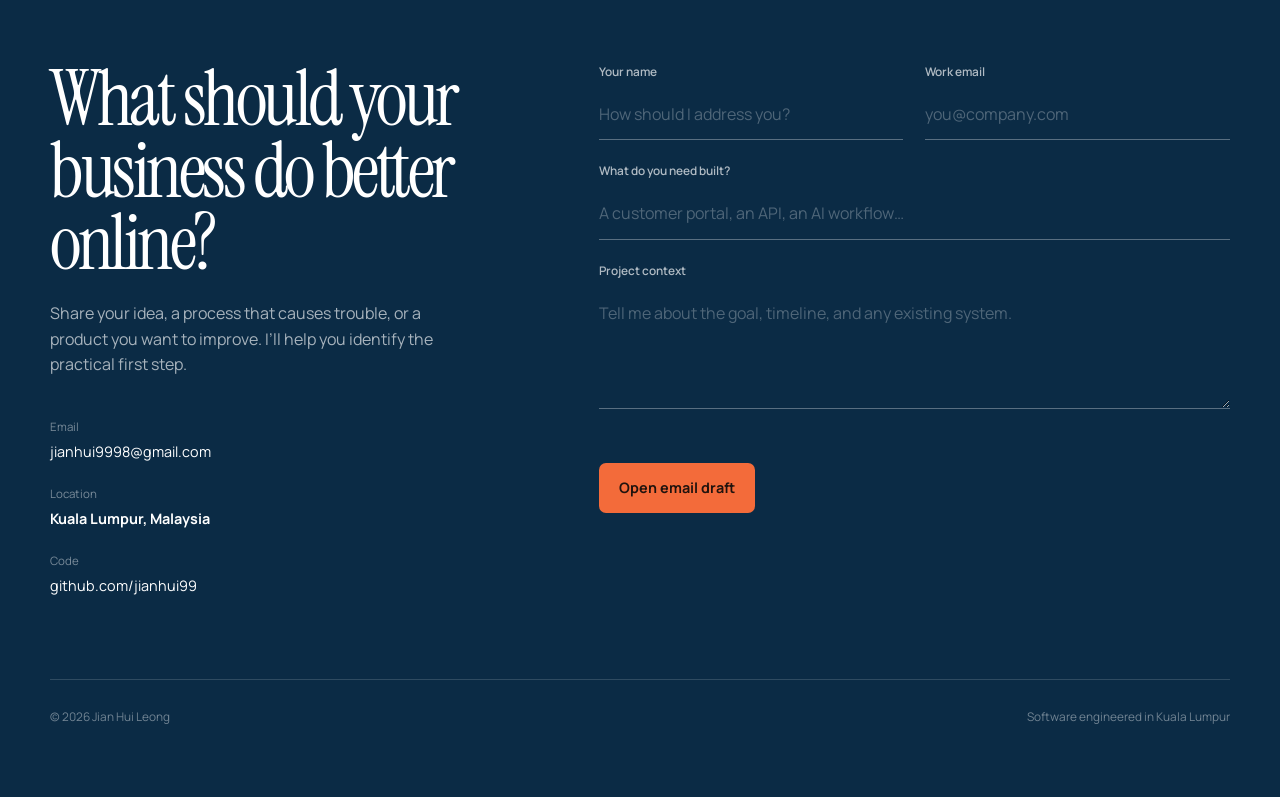
==== commit 29f08d39: "ui: redesign phase 1" ====
--- a/index.html
+++ b/index.html
@@ -1,1095 +1,1620 @@
 <!DOCTYPE html>
 <html lang="en">
 <head>
-<meta charset="utf-8">
-<meta name="viewport" content="width=device-width, initial-scale=1">
-<title>Jian Hui | Portfolio</title>
-<link href="https://fonts.googleapis.com/css2?family=DM+Serif+Display:ital@0;1&family=DM+Sans:wght@300;400;500&display=swap" rel="stylesheet">
-<style>
-  *, *::before, *::after { box-sizing: border-box; margin: 0; padding: 0; }
-
-  :root {
-    --cream: #F5F0E8;
-    --ink: #1A1612;
-    --muted: #8A837A;
-    --accent: #C84B2F;
-    --accent-light: #F2EAE6;
-    --border: rgba(26,22,18,0.12);
-    --section-gap: 120px;
-    --nav-h: 64px;
-  }
-
-  html { scroll-behavior: smooth; }
-
-  body {
-    font-family: 'DM Sans', sans-serif;
-    background: var(--cream);
-    color: var(--ink);
-    overflow-x: hidden;
-  }
-
-  @media (prefers-reduced-motion: reduce) {
-    *, *::before, *::after { transition: none !important; animation: none !important; }
-    html { scroll-behavior: auto; }
-  }
-
-  /* ── NAV ── */
-  nav {
-    position: fixed; top: 0; left: 0; right: 0; z-index: 100;
-    display: flex; align-items: center; justify-content: space-between;
-    height: var(--nav-h);
-    padding: 0 3rem;
-    background: rgba(245,240,232,0.92);
-    border-bottom: 1px solid var(--border);
-    backdrop-filter: blur(12px);
-    -webkit-backdrop-filter: blur(12px);
-  }
-
-  .nav-logo {
-    font-family: 'DM Serif Display', serif;
-    font-size: 1.25rem;
-    letter-spacing: 0.04em;
-    color: var(--ink);
-    text-decoration: none;
-    flex-shrink: 0;
-  }
-
-  .nav-logo span { color: var(--accent); }
-
-  .nav-links {
-    display: flex; gap: 2.5rem; list-style: none;
-  }
-
-  .nav-links a {
-    text-decoration: none;
-    font-size: 0.85rem;
-    font-weight: 400;
-    letter-spacing: 0.08em;
-    text-transform: uppercase;
-    color: var(--muted);
-    transition: color 0.2s;
-    position: relative;
-  }
-  .nav-links a::after {
-    content: '';
-    position: absolute;
-    bottom: -3px; left: 0; right: 0;
-    height: 1px;
-    background: var(--accent);
-    transform: scaleX(0);
-    transform-origin: left;
-    transition: transform 0.25s ease;
-  }
-  .nav-links a:hover,
-  .nav-links a.active { color: var(--ink); }
-  .nav-links a.active::after,
-  .nav-links a:hover::after { transform: scaleX(1); }
-
-  /* Hamburger */
-  .nav-toggle {
-    display: none;
-    flex-direction: column;
-    gap: 5px;
-    cursor: pointer;
-    padding: 4px;
-    background: none;
-    border: none;
-    z-index: 101;
-  }
-  .nav-toggle span {
-    display: block;
-    width: 22px; height: 1.5px;
-    background: var(--ink);
-    transition: transform 0.3s ease, opacity 0.3s ease;
-  }
-  .nav-toggle.open span:nth-child(1) { transform: translateY(6.5px) rotate(45deg); }
-  .nav-toggle.open span:nth-child(2) { opacity: 0; }
-  .nav-toggle.open span:nth-child(3) { transform: translateY(-6.5px) rotate(-45deg); }
-
-  /* Mobile menu drawer */
-  .nav-drawer {
-    display: none;
-    position: fixed;
-    top: var(--nav-h); left: 0; right: 0;
-    background: rgba(245,240,232,0.97);
-    backdrop-filter: blur(16px);
-    -webkit-backdrop-filter: blur(16px);
-    border-bottom: 1px solid var(--border);
-    padding: 2rem 1.5rem;
-    z-index: 99;
-    transform: translateY(-8px);
-    opacity: 0;
-    transition: transform 0.25s ease, opacity 0.25s ease;
-  }
-  .nav-drawer.open {
-    transform: translateY(0);
-    opacity: 1;
-  }
-  .nav-drawer ul {
-    list-style: none;
-    display: flex;
-    flex-direction: column;
-    gap: 0;
-  }
-  .nav-drawer ul li a {
-    display: block;
-    padding: 0.9rem 0;
-    border-bottom: 1px solid var(--border);
-    font-size: 0.9rem;
-    letter-spacing: 0.1em;
-    text-transform: uppercase;
-    color: var(--muted);
-    text-decoration: none;
-    transition: color 0.2s;
-  }
-  .nav-drawer ul li:last-child a { border-bottom: none; }
-  .nav-drawer ul li a:hover,
-  .nav-drawer ul li a.active { color: var(--ink); }
-
-  /* ── SECTIONS ── */
-  section {
-    padding: var(--section-gap) 3rem;
-    max-width: 1100px;
-    margin: 0 auto;
-  }
-
-  .section-label {
-    font-size: 0.75rem;
-    letter-spacing: 0.14em;
-    text-transform: uppercase;
-    color: var(--accent);
-    font-weight: 500;
-    margin-bottom: 1rem;
-  }
-
-  /* ── HERO ── */
-  #home {
-    min-height: 100vh;
-    display: flex; align-items: center;
-    padding-top: calc(var(--nav-h) + 2rem);
-    padding-bottom: 4rem;
-    padding-left: 3rem;
-    padding-right: 3rem;
-    max-width: 1100px;
-    margin: 0 auto;
-    gap: 4rem;
-  }
-
-  .hero-text { flex: 1; min-width: 0; }
-
-  .hero-name {
-    font-family: 'DM Serif Display', serif;
-    font-size: clamp(3rem, 7vw, 5.5rem);
-    line-height: 1.05;
-    margin-bottom: 0.25rem;
-  }
-  .hero-name em {
-    font-style: italic;
-    color: var(--accent);
-  }
-
-  .hero-tagline {
-    font-size: 1.05rem;
-    color: var(--muted);
-    margin: 1.5rem 0 2.5rem;
-    max-width: 480px;
-    line-height: 1.75;
-    font-weight: 300;
-  }
-
-  .hero-btns { display: flex; gap: 1rem; flex-wrap: wrap; }
-
-  .btn-primary {
-    padding: 0.75rem 2rem;
-    background: var(--ink);
-    color: var(--cream);
-    border: none; cursor: pointer;
-    font-family: 'DM Sans', sans-serif;
-    font-size: 0.85rem;
-    letter-spacing: 0.06em;
-    text-decoration: none;
-    display: inline-block;
-    transition: background 0.2s, transform 0.15s;
-  }
-  .btn-primary:hover { background: var(--accent); transform: translateY(-1px); }
-
-  .btn-secondary {
-    padding: 0.75rem 2rem;
-    background: transparent;
-    color: var(--ink);
-    border: 1px solid var(--border);
-    cursor: pointer;
-    font-family: 'DM Sans', sans-serif;
-    font-size: 0.85rem;
-    letter-spacing: 0.06em;
-    text-decoration: none;
-    display: inline-block;
-    transition: border-color 0.2s, color 0.2s;
-  }
-  .btn-secondary:hover { border-color: var(--ink); color: var(--accent); }
-
-  .hero-image {
-    width: 320px; height: 380px;
-    flex-shrink: 0;
-    position: relative;
-  }
-
-  .hero-image::before {
-    content: '';
-    position: absolute;
-    inset: 12px -12px -12px 12px;
-    border: 1px solid var(--border);
-    z-index: 0;
-  }
-
-  .hero-image img {
-    width: 100%; height: 100%;
-    object-fit: cover;
-    object-position: top;
-    position: relative; z-index: 1;
-    display: block;
-  }
-
-  .hero-img-placeholder {
-    width: 100%; height: 100%;
-    background: linear-gradient(145deg, #E8E0D4 0%, #D4C9B8 100%);
-    display: flex; align-items: center; justify-content: center;
-    font-family: 'DM Serif Display', serif;
-    font-size: 3rem;
-    color: var(--muted);
-    position: relative; z-index: 1;
-  }
-
-  /* ── DIVIDER ── */
-  .divider {
-    width: 100%; height: 1px;
-    background: var(--border);
-    max-width: 1100px;
-    margin: 0 auto;
-  }
-
-  /* ── ABOUT ── */
-  .about-grid {
-    display: grid;
-    grid-template-columns: 1fr 1fr;
-    gap: 5rem;
-    align-items: start;
-  }
-
-  .about-heading {
-    font-family: 'DM Serif Display', serif;
-    font-size: clamp(2.2rem, 4vw, 3.2rem);
-    line-height: 1.15;
-    margin-bottom: 1.5rem;
-  }
-
-  .about-body {
-    font-size: 0.95rem;
-    color: var(--muted);
-    line-height: 1.85;
-    margin-bottom: 1rem;
-    font-weight: 300;
-  }
-
-  .about-stats {
-    display: flex; gap: 2.5rem;
-    margin-top: 2.5rem;
-    padding-top: 2rem;
-    border-top: 1px solid var(--border);
-  }
-
-  .stat-num {
-    font-family: 'DM Serif Display', serif;
-    font-size: 2.2rem;
-    color: var(--ink);
-    line-height: 1;
-  }
-
-  .stat-label {
-    font-size: 0.78rem;
-    color: var(--muted);
-    letter-spacing: 0.06em;
-    text-transform: uppercase;
-    margin-top: 0.3rem;
-  }
-
-  .about-image {
-    position: relative;
-    height: 420px;
-    /* Give room for the absolutely-positioned tag that hangs below */
-    padding-bottom: 2.5rem;
-  }
-
-  /* The image itself fills only the space above the padding */
-  .about-image > img,
-  .about-image > .about-img-placeholder {
-    width: 100%;
-    height: calc(100% - 2.5rem);
-    object-fit: cover; object-position: top;
-    display: block;
-  }
-
-  .about-img-placeholder {
-    background: linear-gradient(145deg, #DDD5C8 0%, #C8BCA9 100%);
-    display: flex; align-items: center; justify-content: center;
-    font-size: 3rem; color: var(--muted);
-  }
-
-  .about-tag {
-    position: absolute;
-    bottom: 0; left: -1.5rem;
-    background: var(--ink);
-    color: var(--cream);
-    padding: 1rem 1.5rem;
-    font-size: 0.8rem;
-    line-height: 1.5;
-  }
-  .about-tag strong {
-    display: block;
-    font-family: 'DM Serif Display', serif;
-    font-size: 1.4rem;
-    font-weight: 400;
-    margin-bottom: 0.25rem;
-  }
-
-  /* ── SKILLS ── */
-  #skills { background: var(--cream); }
-
-  .skills-intro {
-    display: flex;
-    justify-content: space-between;
-    align-items: flex-end;
-    margin-bottom: 4rem;
-    gap: 2rem;
-  }
-
-  .skills-heading {
-    font-family: 'DM Serif Display', serif;
-    font-size: clamp(2.2rem, 4vw, 3.2rem);
-    line-height: 1.15;
-    max-width: 400px;
-  }
-
-  .skills-desc {
-    font-size: 0.9rem;
-    color: var(--muted);
-    max-width: 340px;
-    line-height: 1.75;
-    font-weight: 300;
-  }
-
-  .skills-grid {
-    display: grid;
-    grid-template-columns: repeat(2, 1fr);
-    gap: 1px;
-    background: var(--border);
-    border: 1px solid var(--border);
-  }
-
-  .skill-card {
-    background: var(--cream);
-    padding: 2.5rem;
-    transition: background 0.2s;
-    position: relative;
-    overflow: hidden;
-  }
-  .skill-card:hover { background: var(--accent-light); }
-
-  .skill-number {
-    font-family: 'DM Serif Display', serif;
-    font-size: 3.5rem;
-    color: var(--border);
-    line-height: 1;
-    margin-bottom: 1rem;
-  }
-
-  .skill-name {
-    font-family: 'DM Serif Display', serif;
-    font-size: 1.5rem;
-    margin-bottom: 0.75rem;
-  }
-
-  .skill-desc {
-    font-size: 0.875rem;
-    color: var(--muted);
-    line-height: 1.7;
-    font-weight: 300;
-    margin-bottom: 1.5rem;
-  }
-
-  .skill-link {
-    font-size: 0.78rem;
-    letter-spacing: 0.08em;
-    text-transform: uppercase;
-    color: var(--accent);
-    text-decoration: none;
-    border-bottom: 1px solid var(--accent);
-    padding-bottom: 1px;
-    transition: opacity 0.2s;
-  }
-  .skill-link:hover { opacity: 0.65; }
-
-  /* ── WORK ── */
-  .work-heading {
-    font-family: 'DM Serif Display', serif;
-    font-size: clamp(2.2rem, 4vw, 3.2rem);
-    margin-bottom: 3rem;
-  }
-
-  .work-grid {
-    display: flex;
-    gap: 1.5rem;
-    overflow-x: auto;
-    scroll-snap-type: x mandatory;
-    padding-bottom: 1.25rem;
-    margin: 0 -3rem;
-    padding-left: 3rem;
-    padding-right: 3rem;
-    -webkit-overflow-scrolling: touch;
-    scrollbar-width: thin;
-    scrollbar-color: var(--border) transparent;
-  }
-
-  .work-grid::-webkit-scrollbar { height: 6px; }
-  .work-grid::-webkit-scrollbar-track { background: transparent; }
-  .work-grid::-webkit-scrollbar-thumb {
-    background: var(--border);
-    border-radius: 3px;
-  }
-  .work-grid::-webkit-scrollbar-thumb:hover { background: var(--muted); }
-
-  .work-card {
-    flex: 0 0 320px;
-    scroll-snap-align: start;
-    border: 1px solid var(--border);
-    overflow: hidden;
-    position: relative;
-    cursor: pointer;
-    text-decoration: none;
-    display: block;
-    background: var(--cream);
-  }
-
-  .work-card-img {
-    width: 100%; aspect-ratio: 4/3;
-    overflow: hidden;
-  }
-
-  .work-card-img img {
-    width: 100%; height: 100%;
-    object-fit: cover;
-    transition: transform 0.4s ease;
-    display: block;
-  }
-
-  .work-img-placeholder {
-    width: 100%; height: 100%;
-    background: linear-gradient(145deg, #E0D8CC 0%, #CCC1B0 100%);
-    display: flex; align-items: center; justify-content: center;
-    font-size: 2rem; color: var(--muted);
-  }
-
-  .work-card:hover .work-card-img img { transform: scale(1.04); }
-
-  .work-card-info {
-    padding: 1.25rem 1.5rem 1.5rem;
-    border-top: 1px solid var(--border);
-  }
-
-  .work-card-title {
-    font-family: 'DM Serif Display', serif;
-    font-size: 1.15rem;
-    margin-bottom: 0.4rem;
-    color: var(--ink);
-  }
-
-  .work-card-desc {
-    font-size: 0.825rem;
-    color: var(--muted);
-    line-height: 1.6;
-    font-weight: 300;
-  }
-
-  .work-card-arrow {
-    position: absolute; top: 1rem; right: 1rem;
-    width: 32px; height: 32px;
-    background: var(--ink);
-    color: var(--cream);
-    display: flex; align-items: center; justify-content: center;
-    font-size: 0.9rem;
-    opacity: 0;
-    transition: opacity 0.2s;
-  }
-  .work-card:hover .work-card-arrow { opacity: 1; }
-
-  .work-card-desc code {
-    background: var(--accent-light);
-    padding: 0 0.25rem;
-    border-radius: 2px;
-    font-size: 0.78rem;
-  }
-
-  /* ── CONTACT ── */
-  #contact {
-    background: var(--ink);
-    color: var(--cream);
-    /* Full bleed background with internal max-width padding */
-    max-width: 100%;
-    padding: var(--section-gap) 3rem;
-  }
-
-  .contact-inner {
-    max-width: 1100px;
-    margin: 0 auto;
-    display: grid;
-    grid-template-columns: 1fr 1fr;
-    gap: 5rem;
-    align-items: start;
-  }
-
-  .contact-label { color: rgba(245,240,232,0.45); }
-
-  .contact-heading {
-    font-family: 'DM Serif Display', serif;
-    font-size: clamp(2.2rem, 4vw, 3.5rem);
-    line-height: 1.1;
-    margin-bottom: 1.5rem;
-  }
-  .contact-heading em { font-style: italic; color: var(--accent); }
-
-  .contact-sub {
-    font-size: 0.9rem;
-    color: rgba(245,240,232,0.55);
-    line-height: 1.75;
-    font-weight: 300;
-    margin-bottom: 2.5rem;
-  }
-
-  .contact-info { display: flex; flex-direction: column; gap: 1rem; }
-
-  .contact-info-item {
-    font-size: 0.875rem;
-    color: rgba(245,240,232,0.7);
-  }
-  .contact-info-item strong {
-    display: block;
-    font-size: 0.7rem;
-    letter-spacing: 0.1em;
-    text-transform: uppercase;
-    color: rgba(245,240,232,0.35);
-    margin-bottom: 0.2rem;
-    font-weight: 400;
-  }
-
-  .form-field {
-    margin-bottom: 1.25rem;
-  }
-
-  .form-field input,
-  .form-field textarea {
-    width: 100%;
-    background: rgba(245,240,232,0.06);
-    border: 1px solid rgba(245,240,232,0.15);
-    color: var(--cream);
-    font-family: 'DM Sans', sans-serif;
-    font-size: 0.9rem;
-    font-weight: 300;
-    padding: 0.9rem 1rem;
-    outline: none;
-    transition: border-color 0.2s;
-    resize: none;
-  }
-  .form-field input::placeholder,
-  .form-field textarea::placeholder { color: rgba(245,240,232,0.3); }
-  .form-field input:focus,
-  .form-field textarea:focus { border-color: rgba(245,240,232,0.45); }
-
-  .form-row { display: grid; grid-template-columns: 1fr 1fr; gap: 1rem; }
-
-  .btn-send {
-    width: 100%;
-    padding: 0.9rem;
-    background: var(--accent);
-    color: var(--cream);
-    border: none;
-    font-family: 'DM Sans', sans-serif;
-    font-size: 0.85rem;
-    letter-spacing: 0.08em;
-    text-transform: uppercase;
-    cursor: pointer;
-    transition: opacity 0.2s, transform 0.15s;
-    margin-top: 0.5rem;
-  }
-  .btn-send:hover { opacity: 0.85; transform: translateY(-1px); }
-
-  /* ── FOOTER ── */
-  footer {
-    background: var(--ink);
-    border-top: 1px solid rgba(245,240,232,0.1);
-    padding: 1.5rem 3rem;
-    display: flex;
-    align-items: center;
-    justify-content: space-between;
-  }
-
-  footer p {
-    font-size: 0.78rem;
-    color: rgba(245,240,232,0.3);
-    letter-spacing: 0.04em;
-  }
-
-  .footer-logo {
-    font-family: 'DM Serif Display', serif;
-    color: rgba(245,240,232,0.5);
-    font-size: 0.95rem;
-    text-decoration: none;
-  }
-
-  /* ── ANIMATIONS ── */
-  .fade-up {
-    opacity: 0;
-    transform: translateY(28px);
-    transition: opacity 0.7s ease, transform 0.7s ease;
-  }
-  .fade-up.visible {
-    opacity: 1;
-    transform: translateY(0);
-  }
-
-  /* Work scroll hint */
-  .work-scroll-hint {
-    display: none;
-    align-items: center;
-    gap: 0.5rem;
-    font-size: 0.75rem;
-    letter-spacing: 0.08em;
-    text-transform: uppercase;
-    color: var(--muted);
-    margin-bottom: 1.5rem;
-  }
-  .work-scroll-hint svg { flex-shrink: 0; }
-
-  /* ── RESPONSIVE: TABLET ── */
-  @media (max-width: 1024px) {
-    nav { padding: 0 2rem; }
-    section { padding: var(--section-gap) 2rem; }
-
-    #home {
-      padding-left: 2rem;
-      padding-right: 2rem;
-      gap: 3rem;
-    }
-    .hero-image { width: 260px; height: 320px; }
-
-    .about-grid { gap: 3rem; }
-
-    .work-grid {
-      margin: 0 -2rem;
-      padding-left: 2rem;
-      padding-right: 2rem;
-    }
-
-    #contact { padding: var(--section-gap) 2rem; }
-    footer { padding: 1.5rem 2rem; }
-  }
-
-  /* ── RESPONSIVE: MOBILE ── */
-  @media (max-width: 768px) {
-    :root { --section-gap: 80px; }
-
-    /* Nav: hide desktop links, show hamburger + drawer */
-    nav { padding: 0 1.25rem; }
-    .nav-links { display: none; }
-    .nav-toggle { display: flex; }
-    .nav-drawer { display: block; }
-
-    /* Hero: stack vertically, image on top */
-    #home {
-      flex-direction: column-reverse;
+  <meta charset="utf-8">
+  <meta name="viewport" content="width=device-width, initial-scale=1">
+  <meta name="description" content="Bring your business online and turn ideas into working software with custom web, mobile, cloud, automation, and AI development.">
+  <title>Jian Hui Leong — From Business Idea to Working Software</title>
+  <link rel="preconnect" href="https://fonts.googleapis.com">
+  <link rel="preconnect" href="https://fonts.gstatic.com" crossorigin>
+  <link href="https://fonts.googleapis.com/css2?family=Instrument+Serif:ital@0;1&family=Manrope:wght@400;500;600;700&display=swap" rel="stylesheet">
+  <style>
+    :root {
+      --blueprint: #123b5d;
+      --blueprint-deep: #0b2b45;
+      --signal: #f36b3a;
+      --paper: #f4f7f5;
+      --white: #ffffff;
+      --ink: #10212b;
+      --muted: #586971;
+      --mist: #dde7e8;
+      --line: rgba(16, 33, 43, 0.16);
+      --display: "Instrument Serif", Georgia, serif;
+      --sans: "Manrope", Arial, sans-serif;
+      --content: 1180px;
+    }
+
+    *,
+    *::before,
+    *::after {
+      box-sizing: border-box;
+    }
+
+    html {
+      scroll-behavior: smooth;
+    }
+
+    body {
+      margin: 0;
+      background: var(--paper);
+      color: var(--ink);
+      font-family: var(--sans);
+      font-size: 16px;
+      line-height: 1.6;
+      overflow-x: hidden;
+    }
+
+    body.menu-open {
+      overflow: hidden;
+    }
+
+    img {
+      display: block;
+      max-width: 100%;
+    }
+
+    a {
+      color: inherit;
+    }
+
+    button,
+    input,
+    textarea {
+      font: inherit;
+    }
+
+    :focus-visible {
+      outline: 3px solid var(--signal);
+      outline-offset: 4px;
+    }
+
+    .shell {
+      width: min(calc(100% - 48px), var(--content));
+      margin-inline: auto;
+    }
+
+    .site-header {
+      position: sticky;
+      top: 0;
+      z-index: 20;
+      border-bottom: 1px solid rgba(255, 255, 255, 0.18);
+      background: rgba(18, 59, 93, 0.94);
+      color: var(--white);
+      backdrop-filter: blur(14px);
+    }
+
+    .nav {
+      min-height: 72px;
+      display: flex;
       align-items: center;
-      gap: 2.5rem;
-      padding-left: 1.25rem;
-      padding-right: 1.25rem;
-      padding-top: calc(var(--nav-h) + 1.5rem);
-      min-height: auto;
-      padding-bottom: 4rem;
+      justify-content: space-between;
+      gap: 32px;
+    }
+
+    .brand {
+      display: inline-flex;
+      align-items: center;
+      gap: 12px;
+      color: var(--white);
+      font-weight: 700;
+      text-decoration: none;
+      letter-spacing: -0.03em;
+    }
+
+    .brand-mark {
+      width: 34px;
+      height: 34px;
+      display: grid;
+      place-items: center;
+      border: 1px solid rgba(255, 255, 255, 0.5);
+      border-radius: 50%;
+      color: #fff;
+      font-size: 0.7rem;
+      letter-spacing: -0.08em;
+    }
+
+    .nav-links {
+      display: flex;
+      align-items: center;
+      gap: 30px;
+      margin: 0;
+      padding: 0;
+      list-style: none;
+    }
+
+    .nav-links a {
+      color: rgba(255, 255, 255, 0.76);
+      font-size: 0.84rem;
+      font-weight: 600;
+      text-decoration: none;
+    }
+
+    .nav-links a:hover,
+    .nav-links a[aria-current="true"] {
+      color: var(--white);
+    }
+
+    .nav-links .nav-cta {
+      padding: 10px 16px;
+      border: 1px solid rgba(255, 255, 255, 0.48);
+      border-radius: 999px;
+      color: var(--white);
+    }
+
+    .menu-button {
+      display: none;
+      width: 44px;
+      height: 44px;
+      padding: 0;
+      border: 0;
+      background: transparent;
+      color: var(--white);
+      cursor: pointer;
+    }
+
+    .menu-button span {
+      display: block;
+      width: 22px;
+      height: 2px;
+      margin: 5px auto;
+      background: currentColor;
+      transition: transform 180ms ease, opacity 180ms ease;
+    }
+
+    .menu-button[aria-expanded="true"] span:first-child {
+      transform: translateY(7px) rotate(45deg);
+    }
+
+    .menu-button[aria-expanded="true"] span:nth-child(2) {
+      opacity: 0;
+    }
+
+    .menu-button[aria-expanded="true"] span:last-child {
+      transform: translateY(-7px) rotate(-45deg);
+    }
+
+    .hero {
+      position: relative;
+      overflow: hidden;
+      background: var(--blueprint);
+      color: var(--white);
+    }
+
+    .hero::before {
+      content: "";
+      position: absolute;
+      inset: 0;
+      opacity: 0.13;
+      background-image:
+        linear-gradient(rgba(255, 255, 255, 0.35) 1px, transparent 1px),
+        linear-gradient(90deg, rgba(255, 255, 255, 0.35) 1px, transparent 1px);
+      background-size: 32px 32px;
+      mask-image: linear-gradient(to right, transparent 5%, black 42%, black);
+    }
+
+    .hero-grid {
+      position: relative;
+      min-height: 670px;
+      display: grid;
+      grid-template-columns: minmax(0, 1.05fr) minmax(420px, 0.95fr);
+      align-items: center;
+      gap: clamp(44px, 7vw, 96px);
+      padding-block: 88px 100px;
+    }
+
+    .availability {
+      display: inline-flex;
+      align-items: center;
+      gap: 10px;
+      margin: 0 0 28px;
+      color: rgba(255, 255, 255, 0.76);
+      font-size: 0.82rem;
+      font-weight: 600;
+    }
+
+    .availability::before {
+      content: "";
+      width: 9px;
+      height: 9px;
+      border-radius: 50%;
+      background: #7ce3b3;
+      box-shadow: 0 0 0 5px rgba(124, 227, 179, 0.12);
+    }
+
+    h1,
+    h2,
+    h3,
+    p {
+      margin-top: 0;
+    }
+
+    .hero h1 {
+      max-width: 760px;
+      margin-bottom: 28px;
+      font-family: var(--display);
+      font-size: clamp(4rem, 7.4vw, 7rem);
+      font-weight: 400;
+      letter-spacing: -0.055em;
+      line-height: 0.91;
+    }
+
+    .hero-summary {
+      max-width: 640px;
+      margin-bottom: 36px;
+      color: rgba(255, 255, 255, 0.76);
+      font-size: clamp(1rem, 1.4vw, 1.16rem);
+      line-height: 1.72;
+    }
+
+    .hero-actions {
+      display: flex;
+      flex-wrap: wrap;
+      gap: 12px;
+    }
+
+    .button {
+      min-height: 50px;
+      display: inline-flex;
+      align-items: center;
+      justify-content: center;
+      gap: 9px;
+      padding: 0 20px;
+      border: 1px solid transparent;
+      border-radius: 7px;
+      font-size: 0.9rem;
+      font-weight: 700;
+      text-decoration: none;
+      transition: transform 160ms ease, background-color 160ms ease;
+    }
+
+    .button:hover {
+      transform: translateY(-2px);
+    }
+
+    .button-primary {
+      background: var(--signal);
+      color: #20130e;
+    }
+
+    .button-secondary {
+      border-color: rgba(255, 255, 255, 0.34);
+      color: var(--white);
+    }
+
+    .button svg {
+      width: 17px;
+      height: 17px;
+    }
+
+    .system-map {
+      position: relative;
+      min-height: 440px;
+      padding: 34px;
+      border: 1px solid rgba(255, 255, 255, 0.27);
+      background: rgba(8, 37, 59, 0.42);
+      box-shadow: 22px 22px 0 rgba(4, 28, 46, 0.32);
+    }
+
+    .map-head {
+      display: flex;
+      align-items: center;
+      justify-content: space-between;
+      padding-bottom: 24px;
+      border-bottom: 1px solid rgba(255, 255, 255, 0.18);
+      color: rgba(255, 255, 255, 0.62);
+      font-size: 0.72rem;
+    }
+
+    .map-status {
+      display: inline-flex;
+      align-items: center;
+      gap: 7px;
+    }
+
+    .map-status::before {
+      content: "";
+      width: 7px;
+      height: 7px;
+      border-radius: 50%;
+      background: var(--signal);
+    }
+
+    .map-flow {
+      position: relative;
+      display: grid;
+      grid-template-columns: 1fr 46px 1fr;
+      align-items: center;
+      gap: 12px;
+      padding: 38px 0 26px;
+    }
+
+    .map-flow::before {
+      content: "";
+      position: absolute;
+      top: 50%;
+      left: 18%;
+      right: 18%;
+      border-top: 1px dashed rgba(255, 255, 255, 0.34);
+    }
+
+    .map-node {
+      position: relative;
+      z-index: 1;
+      min-height: 128px;
+      display: flex;
+      flex-direction: column;
+      justify-content: space-between;
+      padding: 18px;
+      border: 1px solid rgba(255, 255, 255, 0.22);
+      background: var(--blueprint-deep);
+    }
+
+    .map-node strong {
+      font-family: var(--display);
+      font-size: 1.55rem;
+      font-weight: 400;
+    }
+
+    .map-node span {
+      color: rgba(255, 255, 255, 0.54);
+      font-size: 0.72rem;
+      line-height: 1.45;
+    }
+
+    .map-core {
+      position: relative;
+      z-index: 2;
+      width: 46px;
+      height: 46px;
+      display: grid;
+      place-items: center;
+      border-radius: 50%;
+      background: var(--signal);
+      color: var(--ink);
+      font-weight: 700;
+    }
+
+    .map-output {
+      display: grid;
+      grid-template-columns: repeat(3, 1fr);
+      border-top: 1px solid rgba(255, 255, 255, 0.18);
+      border-bottom: 1px solid rgba(255, 255, 255, 0.18);
+    }
+
+    .map-output span {
+      min-height: 74px;
+      display: grid;
+      place-items: center;
+      padding: 12px 8px;
+      color: rgba(255, 255, 255, 0.72);
+      font-size: 0.72rem;
       text-align: center;
     }
-    .hero-text { width: 100%; }
-    .hero-tagline { max-width: 100%; margin-left: auto; margin-right: auto; }
-    .hero-btns { justify-content: center; }
-    .hero-image {
-      width: min(260px, 70vw);
-      height: min(300px, 60vw);
-      flex-shrink: 0;
-    }
-    .hero-image::before { inset: 8px -8px -8px 8px; }
-
-    /* Sections */
-    section { padding: var(--section-gap) 1.25rem; }
-
-    /* About */
-    .about-grid { grid-template-columns: 1fr; gap: 3rem; }
-    .about-tag { left: 0; }
-    .about-image { padding-bottom: 3.5rem; }
-
-    /* Skills */
-    .skills-intro { flex-direction: column; align-items: flex-start; }
-    .skills-grid { grid-template-columns: 1fr; }
-
-    /* Work */
-    .work-scroll-hint { display: flex; }
-    .work-grid {
-      margin: 0 -1.25rem;
-      padding-left: 1.25rem;
-      padding-right: 1.25rem;
-    }
-    .work-card { flex-basis: min(80vw, 290px); }
-
-    /* Contact */
-    #contact { padding: var(--section-gap) 1.25rem; }
-    .contact-inner { grid-template-columns: 1fr; gap: 3rem; }
-    .form-row { grid-template-columns: 1fr; }
-
-    /* Footer */
-    footer {
+
+    .map-output span + span {
+      border-left: 1px solid rgba(255, 255, 255, 0.18);
+    }
+
+    .map-note {
+      position: absolute;
+      right: -24px;
+      bottom: 30px;
+      width: 150px;
+      padding: 13px 15px;
+      background: var(--signal);
+      color: #2b180f;
+      font-size: 0.72rem;
+      font-weight: 700;
+      line-height: 1.45;
+      transform: rotate(-2deg);
+    }
+
+    .trust-strip {
+      border-bottom: 1px solid var(--line);
+      background: var(--white);
+    }
+
+    .trust-grid {
+      display: grid;
+      grid-template-columns: 1.2fr repeat(3, 1fr);
+      align-items: stretch;
+    }
+
+    .trust-grid > * {
+      min-height: 112px;
+      display: flex;
       flex-direction: column;
-      gap: 0.5rem;
-      text-align: center;
-      padding: 1.5rem 1.25rem;
-    }
-  }
-
-  /* ── RESPONSIVE: SMALL ── */
-  @media (max-width: 480px) {
-    .hero-name { font-size: clamp(2.4rem, 11vw, 3.2rem); }
-    .about-stats { flex-wrap: wrap; gap: 1.5rem; }
-    .skill-card { padding: 1.75rem; }
-    .about-image { height: 360px; }
-  }
-</style>
+      justify-content: center;
+      padding: 24px 28px;
+    }
+
+    .trust-grid > * + * {
+      border-left: 1px solid var(--line);
+    }
+
+    .trust-intro {
+      color: var(--muted);
+      font-family: var(--display);
+      font-size: 1.25rem;
+      line-height: 1.25;
+    }
+
+    .trust-item strong {
+      font-size: 0.96rem;
+    }
+
+    .trust-item span {
+      color: var(--muted);
+      font-size: 0.76rem;
+    }
+
+    .section {
+      padding-block: 112px;
+    }
+
+    .section-heading {
+      display: grid;
+      grid-template-columns: 0.72fr 1.28fr;
+      gap: 64px;
+      align-items: start;
+      margin-bottom: 64px;
+    }
+
+    .section-kicker {
+      margin: 8px 0 0;
+      color: var(--blueprint);
+      font-size: 0.82rem;
+      font-weight: 700;
+    }
+
+    .section-heading h2 {
+      max-width: 760px;
+      margin-bottom: 18px;
+      font-family: var(--display);
+      font-size: clamp(2.8rem, 5vw, 5rem);
+      font-weight: 400;
+      letter-spacing: -0.035em;
+      line-height: 0.98;
+    }
+
+    .section-heading p:not(.section-kicker) {
+      max-width: 650px;
+      margin-bottom: 0;
+      color: var(--muted);
+    }
+
+    .capabilities {
+      background: var(--paper);
+    }
+
+    .capability-list {
+      border-top: 1px solid var(--line);
+    }
+
+    .capability {
+      display: grid;
+      grid-template-columns: 0.72fr 1.28fr;
+      gap: 64px;
+      padding: 34px 0;
+      border-bottom: 1px solid var(--line);
+    }
+
+    .capability h3 {
+      margin: 0;
+      font-size: clamp(1.25rem, 2vw, 1.6rem);
+      letter-spacing: -0.025em;
+    }
+
+    .capability-copy {
+      display: grid;
+      grid-template-columns: minmax(0, 1fr) minmax(190px, 0.55fr);
+      gap: 44px;
+    }
+
+    .capability-copy p {
+      max-width: 600px;
+      margin-bottom: 0;
+      color: var(--muted);
+    }
+
+    .tech-list {
+      margin: 0;
+      padding: 0;
+      color: var(--blueprint);
+      font-size: 0.78rem;
+      font-weight: 700;
+      list-style: none;
+    }
+
+    .tech-list li + li {
+      margin-top: 5px;
+    }
+
+    .work {
+      background: var(--white);
+    }
+
+    .work-layout {
+      display: grid;
+      grid-template-columns: 1.15fr 0.85fr;
+      gap: 24px;
+      align-items: start;
+    }
+
+    .project {
+      position: relative;
+      min-height: 420px;
+      display: flex;
+      flex-direction: column;
+      justify-content: flex-end;
+      overflow: hidden;
+      background: var(--blueprint);
+      color: var(--white);
+      text-decoration: none;
+      isolation: isolate;
+    }
+
+    .project:first-child {
+      min-height: 620px;
+      grid-row: span 2;
+    }
+
+    .project-media {
+      position: absolute;
+      inset: 0;
+      z-index: -2;
+    }
+
+    .project-media img {
+      width: 100%;
+      height: 100%;
+      object-fit: cover;
+      filter: saturate(0.72);
+      transition: transform 500ms cubic-bezier(0.2, 0.7, 0.2, 1), filter 300ms ease;
+    }
+
+    .project::after {
+      content: "";
+      position: absolute;
+      inset: 0;
+      z-index: -1;
+      background: linear-gradient(to top, rgba(7, 30, 48, 0.96) 5%, rgba(7, 30, 48, 0.24) 75%);
+    }
+
+    .project:hover .project-media img {
+      transform: scale(1.035);
+      filter: saturate(1);
+    }
+
+    .project-copy {
+      padding: 30px;
+    }
+
+    .project-type {
+      margin-bottom: 10px;
+      color: #b9ced9;
+      font-size: 0.74rem;
+      font-weight: 700;
+    }
+
+    .project h3 {
+      margin-bottom: 10px;
+      font-family: var(--display);
+      font-size: clamp(2rem, 3.4vw, 3.4rem);
+      font-weight: 400;
+      letter-spacing: -0.025em;
+      line-height: 1;
+    }
+
+    .project p {
+      max-width: 620px;
+      margin-bottom: 0;
+      color: rgba(255, 255, 255, 0.7);
+      font-size: 0.86rem;
+    }
+
+    .project p code {
+      color: var(--white);
+      font: inherit;
+    }
+
+    .project-open {
+      position: absolute;
+      top: 20px;
+      right: 20px;
+      width: 42px;
+      height: 42px;
+      display: grid;
+      place-items: center;
+      border-radius: 50%;
+      background: var(--white);
+      color: var(--ink);
+    }
+
+    .project-open svg {
+      width: 17px;
+      height: 17px;
+    }
+
+    .project:nth-child(n + 4) {
+      min-height: 330px;
+    }
+
+    .work-empty {
+      padding: 28px;
+      border: 1px solid var(--line);
+      color: var(--muted);
+    }
+
+    .profile {
+      background: var(--mist);
+    }
+
+    .profile-grid {
+      display: grid;
+      grid-template-columns: minmax(280px, 0.72fr) 1.28fr;
+      gap: clamp(50px, 9vw, 120px);
+      align-items: center;
+    }
+
+    .portrait {
+      position: relative;
+      aspect-ratio: 4 / 5;
+      overflow: hidden;
+      background: var(--blueprint);
+    }
+
+    .portrait img {
+      width: 100%;
+      height: 100%;
+      object-fit: cover;
+      object-position: center top;
+    }
+
+    .portrait-caption {
+      position: absolute;
+      left: 0;
+      bottom: 0;
+      width: min(88%, 330px);
+      padding: 18px 22px;
+      background: var(--blueprint);
+      color: var(--white);
+      font-size: 0.8rem;
+    }
+
+    .portrait-caption strong {
+      display: block;
+      font-size: 0.95rem;
+    }
+
+    .profile-copy h2 {
+      max-width: 680px;
+      margin-bottom: 26px;
+      font-family: var(--display);
+      font-size: clamp(3rem, 5.4vw, 5.6rem);
+      font-weight: 400;
+      letter-spacing: -0.045em;
+      line-height: 0.96;
+    }
+
+    .profile-copy > p {
+      max-width: 650px;
+      color: #465b64;
+    }
+
+    .recognition {
+      display: grid;
+      grid-template-columns: 72px 1fr;
+      gap: 20px;
+      align-items: center;
+      margin-top: 36px;
+      padding-top: 28px;
+      border-top: 1px solid rgba(16, 33, 43, 0.18);
+    }
+
+    .recognition-badge {
+      width: 72px;
+      height: 72px;
+      display: grid;
+      place-items: center;
+      border-radius: 50%;
+      background: var(--signal);
+      color: #2b180f;
+      font-family: var(--display);
+      font-size: 2rem;
+    }
+
+    .recognition strong {
+      display: block;
+      margin-bottom: 4px;
+    }
+
+    .recognition span {
+      color: #52646c;
+      font-size: 0.82rem;
+    }
+
+    .process {
+      background: var(--paper);
+    }
+
+    .process-list {
+      display: grid;
+      grid-template-columns: repeat(3, 1fr);
+      gap: 1px;
+      border: 1px solid var(--line);
+      background: var(--line);
+    }
+
+    .process-step {
+      min-height: 240px;
+      display: flex;
+      flex-direction: column;
+      padding: 28px;
+      background: var(--paper);
+    }
+
+    .step-number {
+      margin-bottom: auto;
+      color: var(--signal);
+      font-family: var(--display);
+      font-size: 2rem;
+    }
+
+    .process-step h3 {
+      margin-bottom: 10px;
+      font-size: 1.05rem;
+    }
+
+    .process-step p {
+      margin-bottom: 0;
+      color: var(--muted);
+      font-size: 0.82rem;
+    }
+
+    .contact {
+      padding-block: 112px 70px;
+      background: var(--blueprint-deep);
+      color: var(--white);
+    }
+
+    .contact-grid {
+      display: grid;
+      grid-template-columns: 0.8fr 1.2fr;
+      gap: clamp(56px, 10vw, 140px);
+      align-items: start;
+    }
+
+    .contact h2 {
+      margin-bottom: 22px;
+      font-family: var(--display);
+      font-size: clamp(3.2rem, 6vw, 6rem);
+      font-weight: 400;
+      letter-spacing: -0.045em;
+      line-height: 0.94;
+    }
+
+    .contact-intro {
+      max-width: 520px;
+      color: rgba(255, 255, 255, 0.64);
+    }
+
+    .contact-meta {
+      display: grid;
+      gap: 20px;
+      margin-top: 40px;
+    }
+
+    .contact-meta span {
+      display: block;
+      margin-bottom: 3px;
+      color: rgba(255, 255, 255, 0.45);
+      font-size: 0.72rem;
+    }
+
+    .contact-meta a,
+    .contact-meta strong {
+      color: var(--white);
+      font-size: 0.9rem;
+      text-decoration: none;
+    }
+
+    .contact-form {
+      display: grid;
+      grid-template-columns: 1fr 1fr;
+      gap: 22px;
+    }
+
+    .field {
+      display: grid;
+      gap: 8px;
+    }
+
+    .field-wide {
+      grid-column: 1 / -1;
+    }
+
+    .field label {
+      color: rgba(255, 255, 255, 0.68);
+      font-size: 0.74rem;
+      font-weight: 600;
+    }
+
+    .field input,
+    .field textarea {
+      width: 100%;
+      border: 0;
+      border-bottom: 1px solid rgba(255, 255, 255, 0.32);
+      border-radius: 0;
+      padding: 12px 0;
+      background: transparent;
+      color: var(--white);
+      outline: 0;
+    }
+
+    .field textarea {
+      min-height: 120px;
+      resize: vertical;
+    }
+
+    .field input:focus,
+    .field textarea:focus {
+      border-bottom-color: var(--signal);
+    }
+
+    .field input::placeholder,
+    .field textarea::placeholder {
+      color: rgba(255, 255, 255, 0.28);
+    }
+
+    .contact-form .button {
+      width: fit-content;
+      margin-top: 8px;
+      border: 0;
+      cursor: pointer;
+    }
+
+    .form-status {
+      min-height: 24px;
+      margin: 0;
+      color: #ffb99f;
+      font-size: 0.8rem;
+    }
+
+    .site-footer {
+      margin-top: 80px;
+      padding-top: 28px;
+      border-top: 1px solid rgba(255, 255, 255, 0.15);
+      display: flex;
+      justify-content: space-between;
+      gap: 24px;
+      color: rgba(255, 255, 255, 0.42);
+      font-size: 0.74rem;
+    }
+
+    .reveal {
+      opacity: 0;
+      transform: translateY(18px);
+      transition: opacity 600ms ease, transform 600ms ease;
+    }
+
+    .reveal.is-visible {
+      opacity: 1;
+      transform: none;
+    }
+
+    @media (max-width: 980px) {
+      .hero-grid {
+        grid-template-columns: 1fr;
+        padding-top: 76px;
+      }
+
+      .hero-copy {
+        max-width: 760px;
+      }
+
+      .system-map {
+        width: min(100%, 620px);
+      }
+
+      .trust-grid {
+        grid-template-columns: repeat(3, 1fr);
+      }
+
+      .trust-intro {
+        grid-column: 1 / -1;
+        min-height: auto;
+        padding-bottom: 0;
+      }
+
+      .trust-grid .trust-item:first-of-type {
+        border-left: 0;
+      }
+
+      .work-layout {
+        grid-template-columns: 1fr 1fr;
+      }
+
+      .project:first-child {
+        grid-column: 1 / -1;
+        grid-row: auto;
+        min-height: 520px;
+      }
+
+      .profile-grid {
+        grid-template-columns: minmax(250px, 0.7fr) 1.3fr;
+        gap: 54px;
+      }
+
+      .process-list {
+        grid-template-columns: 1fr 1fr;
+      }
+    }
+
+    @media (max-width: 760px) {
+      .shell {
+        width: min(calc(100% - 32px), var(--content));
+      }
+
+      .nav {
+        min-height: 64px;
+      }
+
+      .menu-button {
+        display: block;
+      }
+
+      .nav-links {
+        position: fixed;
+        top: 64px;
+        right: 0;
+        bottom: 0;
+        left: 0;
+        display: none;
+        flex-direction: column;
+        align-items: stretch;
+        gap: 0;
+        padding: 32px 24px;
+        background: var(--blueprint-deep);
+      }
+
+      .nav-links.is-open {
+        display: flex;
+      }
+
+      .nav-links a {
+        display: block;
+        padding: 18px 0;
+        border-bottom: 1px solid rgba(255, 255, 255, 0.14);
+        font-size: 1rem;
+      }
+
+      .nav-links .nav-cta {
+        margin-top: 20px;
+        border: 1px solid rgba(255, 255, 255, 0.35);
+        text-align: center;
+      }
+
+      .hero-grid {
+        min-height: auto;
+        gap: 60px;
+        padding-block: 70px 78px;
+      }
+
+      .hero h1 {
+        font-size: clamp(3.6rem, 17vw, 5.4rem);
+      }
+
+      .system-map {
+        min-height: 390px;
+        padding: 24px;
+        box-shadow: 12px 12px 0 rgba(4, 28, 46, 0.32);
+      }
+
+      .map-flow {
+        grid-template-columns: 1fr 38px 1fr;
+        gap: 6px;
+      }
+
+      .map-core {
+        width: 38px;
+        height: 38px;
+        font-size: 0.72rem;
+      }
+
+      .map-node {
+        min-height: 116px;
+        padding: 13px;
+      }
+
+      .map-node strong {
+        font-size: 1.25rem;
+      }
+
+      .map-note {
+        right: -8px;
+        bottom: -18px;
+      }
+
+      .trust-grid {
+        grid-template-columns: 1fr;
+      }
+
+      .trust-grid > * {
+        min-height: auto;
+        padding: 22px 0;
+      }
+
+      .trust-grid > * + * {
+        border-top: 1px solid var(--line);
+        border-left: 0;
+      }
+
+      .trust-intro {
+        padding-bottom: 22px;
+      }
+
+      .section,
+      .contact {
+        padding-block: 82px;
+      }
+
+      .section-heading,
+      .capability {
+        grid-template-columns: 1fr;
+        gap: 20px;
+      }
+
+      .section-heading {
+        margin-bottom: 44px;
+      }
+
+      .capability {
+        padding: 28px 0;
+      }
+
+      .capability-copy {
+        grid-template-columns: 1fr;
+        gap: 20px;
+      }
+
+      .work-layout {
+        grid-template-columns: 1fr;
+      }
+
+      .project,
+      .project:first-child,
+      .project:nth-child(n + 4) {
+        min-height: 430px;
+      }
+
+      .profile-grid,
+      .contact-grid {
+        grid-template-columns: 1fr;
+      }
+
+      .portrait {
+        width: min(100%, 430px);
+      }
+
+      .contact-form {
+        grid-template-columns: 1fr;
+      }
+
+      .field-wide {
+        grid-column: auto;
+      }
+    }
+
+    @media (max-width: 520px) {
+      .hero-actions {
+        align-items: stretch;
+        flex-direction: column;
+      }
+
+      .button {
+        width: 100%;
+      }
+
+      .map-head {
+        align-items: flex-start;
+        flex-direction: column;
+        gap: 6px;
+      }
+
+      .map-output span {
+        min-height: 64px;
+        padding-inline: 4px;
+        font-size: 0.62rem;
+      }
+
+      .project-copy {
+        padding: 24px;
+      }
+
+      .process-list {
+        grid-template-columns: 1fr;
+      }
+
+      .process-step {
+        min-height: 220px;
+      }
+
+      .site-footer {
+        align-items: flex-start;
+        flex-direction: column;
+      }
+    }
+
+    @media (prefers-reduced-motion: reduce) {
+      html {
+        scroll-behavior: auto;
+      }
+
+      *,
+      *::before,
+      *::after {
+        scroll-behavior: auto !important;
+        transition-duration: 0.01ms !important;
+        animation-duration: 0.01ms !important;
+        animation-iteration-count: 1 !important;
+      }
+
+      .reveal {
+        opacity: 1;
+        transform: none;
+      }
+    }
+  </style>
 </head>
 <body>
-
-<!-- NAV -->
-<nav>
-  <a href="#home" class="nav-logo">JIAN<span>HUI</span></a>
-  <ul class="nav-links">
-    <li><a href="#home">Home</a></li>
-    <li><a href="#about">About</a></li>
-    <li><a href="#skills">Skills</a></li>
-    <li><a href="#work">Work</a></li>
-    <li><a href="#contact">Contact</a></li>
-  </ul>
-  <button class="nav-toggle" aria-label="Toggle menu" aria-expanded="false">
-    <span></span><span></span><span></span>
-  </button>
-</nav>
-
-<!-- MOBILE DRAWER -->
-<div class="nav-drawer" id="navDrawer">
-  <ul>
-    <li><a href="#home">Home</a></li>
-    <li><a href="#about">About</a></li>
-    <li><a href="#skills">Skills</a></li>
-    <li><a href="#work">Work</a></li>
-    <li><a href="#contact">Contact</a></li>
-  </ul>
-</div>
-
-<!-- HERO -->
-<section id="home">
-  <div class="hero-text fade-up">
-    <p class="section-label">Software Engineer</p>
-    <h1 class="hero-name">
-      Jian<br><em>Hui Leong</em>
-    </h1>
-    <p class="hero-tagline">
-      Building scalable distributed systems, cloud infrastructure, and AI-driven applications — currently contributing to the open-source Azure CLI as a Microsoft vendor.
-    </p>
-    <div class="hero-btns">
-      <a href="#work" class="btn-primary">View My Work</a>
-      <a href="https://github.com/jianhui99/" target="_blank" class="btn-secondary">Github →</a>
-    </div>
-  </div>
-  <div class="hero-image fade-up" style="transition-delay:0.15s">
-    <img src="assets/img/hui-1.PNG" alt="Jian Hui">
-  </div>
-</section>
-
-<div class="divider"></div>
-
-<!-- ABOUT -->
-<section id="about">
-  <div class="about-grid">
-    <div class="fade-up">
-      <p class="section-label">About Me</p>
-      <h2 class="about-heading">Software Engineer.<br>Problem Solver.</h2>
-        <p class="about-body">
-            With <strong>6+ years</strong> of full-stack software engineering experience, I specialize in architecting high-performance, distributed back-end systems and cloud-native solutions. My technical backbone consists of <strong>Go, Python, C#, and Cloud Infrastructure (Azure / AWS / Alibaba Cloud)</strong>, with a proven track record of driving large-scale, zero-downtime system migrations.
-        </p>
-
-        <p class="about-body">
-            I'm currently a <strong>Software Development Engineer contributing to the open-source Azure CLI as a Microsoft vendor</strong> — migrating Compute &amp; Network modules to the AAZ framework, hardening CLI security, and building AI-powered tooling. This work has sharpened my ability to navigate complex enterprise workflows and high-stakes system design.
-        </p>
-
-        <div class="about-stats">
-        <div>
-          <div class="stat-num">50+</div>
-          <div class="stat-label">Projects</div>
+  <header class="site-header">
+    <nav class="nav shell" aria-label="Main navigation">
+      <a class="brand" href="#home" aria-label="Jian Hui, home">
+        <span class="brand-mark" aria-hidden="true">JH</span>
+        Jian Hui
+      </a>
+      <button class="menu-button" type="button" aria-expanded="false" aria-controls="navLinks" aria-label="Open navigation">
+        <span></span><span></span><span></span>
+      </button>
+      <ul class="nav-links" id="navLinks">
+        <li><a href="#services">What I build</a></li>
+        <li><a href="#work">Selected work</a></li>
+        <li><a href="#about">About</a></li>
+        <li><a class="nav-cta" href="#contact">Discuss a project</a></li>
+      </ul>
+    </nav>
+  </header>
+
+  <main>
+    <section class="hero" id="home">
+      <div class="hero-grid shell">
+        <div class="hero-copy">
+          <p class="availability">Available for selected software projects</p>
+          <h1>Bring your business online. Build the idea from zero to one.</h1>
+          <p class="hero-summary">
+            Whether you have a new idea or a business problem that wastes time every day, I turn it into a practical digital product—from requirements and design to development, deployment, and launch.
+          </p>
+          <div class="hero-actions">
+            <a class="button button-primary" href="#contact">Discuss your idea</a>
+            <a class="button button-secondary" href="#work">
+              See delivered work
+              <svg viewBox="0 0 20 20" fill="none" aria-hidden="true">
+                <path d="M4 10h11M11 6l4 4-4 4" stroke="currentColor" stroke-width="1.7" stroke-linecap="round" stroke-linejoin="round"/>
+              </svg>
+            </a>
+          </div>
         </div>
-        <div>
-          <div class="stat-num">6+</div>
-          <div class="stat-label">Years Exp.</div>
-        </div>
-        <div>
-          <div class="stat-num">10+</div>
-          <div class="stat-label">Core Skills</div>
+
+        <div class="system-map" aria-label="From business idea to live digital product">
+          <div class="map-head">
+            <span>From zero to one</span>
+            <span class="map-status">Built around your business</span>
+          </div>
+          <div class="map-flow">
+            <div class="map-node">
+              <strong>Your idea</strong>
+              <span>Needs, problems, opportunities</span>
+            </div>
+            <div class="map-core">JH</div>
+            <div class="map-node">
+              <strong>Live product</strong>
+              <span>Designed, tested, launched</span>
+            </div>
+          </div>
+          <div class="map-output">
+            <span>Online business</span>
+            <span>Custom systems</span>
+            <span>AI automation</span>
+          </div>
+          <div class="map-note">One partner from first conversation to production launch.</div>
         </div>
       </div>
-    </div>
-    <div class="about-image fade-up" style="transition-delay:0.2s">
-      <!-- <div class="about-img-placeholder">JH</div> -->
-      <img src="assets/img/IMG_0109.JPG" alt="Jian Hui">
-      <div class="about-tag">
-        <strong>Jian Hui</strong>
-        Kuala Lumpur, Malaysia
-      </div>
-    </div>
-  </div>
-</section>
-
-<div class="divider"></div>
-
-<!-- SKILLS -->
-<section id="skills">
-  <div class="skills-intro fade-up">
-    <div>
-      <p class="section-label">Skills</p>
-      <h2 class="skills-heading">Technologies I Work With</h2>
-    </div>
-    <p class="skills-desc">
-      A full-stack toolkit spanning distributed back-end systems, cloud infrastructure, and AI-driven applications — built for scale and performance.
-    </p>
-  </div>
-  <div class="skills-grid">
-    <div class="skill-card fade-up">
-      <div class="skill-number">01</div>
-      <h3 class="skill-name">Languages</h3>
-      <p class="skill-desc">Go, Python, C#, TypeScript, JavaScript &amp; PHP — my core toolset for building everything from high-throughput services to developer tooling.</p>
-      <a href="https://go.dev/doc/" target="_blank" class="skill-link">Documentation →</a>
-    </div>
-    <div class="skill-card fade-up" style="transition-delay:0.1s">
-      <div class="skill-number">02</div>
-      <h3 class="skill-name">Frontend &amp; Mobile</h3>
-      <p class="skill-desc">React, Next.js, Vue &amp; React Native — delivering responsive web apps and cross-platform mobile experiences (iOS, Android, HarmonyOS).</p>
-      <a href="https://react.dev/" target="_blank" class="skill-link">Documentation →</a>
-    </div>
-    <div class="skill-card fade-up" style="transition-delay:0.15s">
-      <div class="skill-number">03</div>
-      <h3 class="skill-name">Backend &amp; Systems</h3>
-      <p class="skill-desc">Node.js, .NET, REST, gRPC, WebSocket &amp; Kafka — architecting distributed, event-driven systems that handle 10k+ messages/sec.</p>
-      <a href="https://kafka.apache.org/documentation/" target="_blank" class="skill-link">Documentation →</a>
-    </div>
-    <div class="skill-card fade-up" style="transition-delay:0.2s">
-      <div class="skill-number">04</div>
-      <h3 class="skill-name">Cloud &amp; DevOps</h3>
-      <p class="skill-desc">Azure, AWS, Alibaba Cloud, Docker, Terraform, CI/CD &amp; Git — driving large-scale, zero-downtime cloud migrations and automation.</p>
-      <a href="https://learn.microsoft.com/en-us/cli/azure/" target="_blank" class="skill-link">Documentation →</a>
-    </div>
-    <div class="skill-card fade-up" style="transition-delay:0.25s">
-      <div class="skill-number">05</div>
-      <h3 class="skill-name">Database &amp; Caching</h3>
-      <p class="skill-desc">PostgreSQL, MySQL, MongoDB &amp; Redis — designing performant data layers and caching strategies for low-latency applications.</p>
-      <a href="https://www.postgresql.org/docs/" target="_blank" class="skill-link">Documentation →</a>
-    </div>
-    <div class="skill-card fade-up" style="transition-delay:0.3s">
-      <div class="skill-number">06</div>
-      <h3 class="skill-name">AI &amp; Integrations</h3>
-      <p class="skill-desc">LLM &amp; AI Agents with multi-channel messaging (WhatsApp, Telegram) — building intelligent, RAG-based pipelines and AI-powered platforms.</p>
-      <a href="https://platform.openai.com/docs/" target="_blank" class="skill-link">Documentation →</a>
-    </div>
-  </div>
-</section>
-
-<div class="divider"></div>
-
-<!-- WORK -->
-<section id="work">
-  <p class="section-label fade-up">Selected Work</p>
-  <h2 class="work-heading fade-up">Projects I've Built</h2>
-  <div class="work-scroll-hint fade-up">
-    <svg width="16" height="16" viewBox="0 0 16 16" fill="none" xmlns="http://www.w3.org/2000/svg">
-      <path d="M3 8H13M9 4l4 4-4 4" stroke="currentColor" stroke-width="1.2" stroke-linecap="round" stroke-linejoin="round"/>
-    </svg>
-    Swipe to explore
-  </div>
-  <div class="work-grid" id="workGrid">
-    <!-- Populated from works.json -->
-  </div>
-</section>
-
-<!-- CONTACT -->
-<section id="contact">
-  <div class="contact-inner">
-    <div class="fade-up">
-      <p class="section-label contact-label">Contact</p>
-      <h2 class="contact-heading">Let's work<br><em>together.</em></h2>
-      <p class="contact-sub">Have a project in mind or just want to say hello? Drop me a message and I'll get back to you.</p>
-      <div class="contact-info">
-        <div class="contact-info-item">
-          <strong>Email</strong>
-          jianhui9998@gmail.com
+    </section>
+
+    <aside class="trust-strip" aria-label="Professional experience">
+      <div class="trust-grid shell">
+        <div class="trust-intro">Your idea, carried all the way to production.</div>
+        <div class="trust-item">
+          <strong>6+ years</strong>
+          <span>Full-stack engineering</span>
         </div>
-        <div class="contact-info-item">
-          <strong>Location</strong>
-          Kuala Lumpur, Malaysia
+        <div class="trust-item">
+          <strong>Azure CLI contributor</strong>
+          <span>Enterprise open source</span>
+        </div>
+        <div class="trust-item">
+          <strong>Kuala Lumpur</strong>
+          <span>Working with clients remotely</span>
         </div>
       </div>
-    </div>
-    <div class="fade-up" style="transition-delay:0.15s">
-      <div class="form-row">
-        <div class="form-field">
-          <input type="text" id="name" placeholder="Your name">
-        </div>
-        <div class="form-field">
-          <input type="email" id="email" placeholder="Your email">
+    </aside>
+
+    <section class="section capabilities" id="services">
+      <div class="shell">
+        <header class="section-heading reveal">
+          <p class="section-kicker">What I can do for your business</p>
+          <div>
+            <h2>Use technology to remove friction and create new possibilities.</h2>
+            <p>I can help you establish an online presence, launch a new product, replace manual work with a tailored system, or connect AI to a real business workflow.</p>
+          </div>
+        </header>
+
+        <div class="capability-list">
+          <article class="capability reveal">
+            <h3>Bring your business online</h3>
+            <div class="capability-copy">
+              <p>Build the website, online store, booking experience, customer portal, or mobile app that lets people discover and use your business online.</p>
+              <ul class="tech-list" aria-label="Ways to bring a business online">
+                <li>Business websites</li>
+                <li>E-commerce &amp; portals</li>
+                <li>Web &amp; mobile apps</li>
+              </ul>
+            </div>
+          </article>
+          <article class="capability reveal">
+            <h3>Turn your idea into a product</h3>
+            <div class="capability-copy">
+              <p>Take an early concept from zero to one with clear requirements, thoughtful product design, reliable business logic, and a complete production launch.</p>
+              <ul class="tech-list" aria-label="Product development services">
+                <li>MVP development</li>
+                <li>Custom software</li>
+                <li>Full-stack delivery</li>
+              </ul>
+            </div>
+          </article>
+          <article class="capability reveal">
+            <h3>Solve operational problems</h3>
+            <div class="capability-copy">
+              <p>Replace spreadsheets, repetitive tasks, and disconnected tools with internal systems, integrations, and workflows designed around how your team works.</p>
+              <ul class="tech-list" aria-label="Operational software services">
+                <li>Internal platforms</li>
+                <li>System integrations</li>
+                <li>Process automation</li>
+              </ul>
+            </div>
+          </article>
+          <article class="capability reveal">
+            <h3>Scale with cloud and AI</h3>
+            <div class="capability-copy">
+              <p>Improve an existing product with secure cloud infrastructure, AI-assisted workflows, customer messaging, and automation that can grow with demand.</p>
+              <ul class="tech-list" aria-label="Cloud and AI services">
+                <li>Cloud infrastructure</li>
+                <li>AI assistants &amp; agents</li>
+                <li>Messaging automation</li>
+              </ul>
+            </div>
+          </article>
         </div>
       </div>
-      <div class="form-field">
-        <input type="text" id="subject" placeholder="Subject">
+    </section>
+
+    <section class="section work" id="work">
+      <div class="shell">
+        <header class="section-heading reveal">
+          <p class="section-kicker">Selected work</p>
+          <div>
+            <h2>Products across public cloud, business operations, and consumer platforms.</h2>
+            <p>Different industries, one consistent responsibility: understand the system, make the right trade-offs, and deliver something people can use.</p>
+          </div>
+        </header>
+        <div class="work-layout" id="workGrid" aria-live="polite">
+          <p class="work-empty">Loading selected projects…</p>
+        </div>
       </div>
-      <div class="form-field">
-        <textarea id="message" rows="5" placeholder="Your message..."></textarea>
+    </section>
+
+    <section class="section profile" id="about">
+      <div class="profile-grid shell">
+        <figure class="portrait reveal">
+          <img src="assets/img/IMG_0109.JPG" alt="Jian Hui Leong" loading="lazy">
+          <figcaption class="portrait-caption">
+            <strong>Jian Hui Leong</strong>
+            Software engineer based in Kuala Lumpur
+          </figcaption>
+        </figure>
+        <div class="profile-copy reveal">
+          <h2>Senior engineering thinking, direct collaboration.</h2>
+          <p>I have spent more than six years building full-stack products and distributed systems with Go, Python, C#, JavaScript, and cloud infrastructure. Today, I contribute to the open-source Azure CLI as a Microsoft vendor—migrating major command groups, improving security, and developing AI-assisted tooling.</p>
+          <p>Clients work directly with the person making the technical decisions. That means clearer communication, fewer translation gaps, and a system built with the whole lifecycle in view.</p>
+          <div class="recognition">
+            <div class="recognition-badge" aria-hidden="true">JH</div>
+            <div>
+              <strong>Best Employee, June 2024</strong>
+              <span>Recognized by Redfin Technologies for high-impact frontend and backend delivery.</span>
+            </div>
+          </div>
+        </div>
       </div>
-      <button class="btn-send" id="sendBtn">Send Message</button>
-    </div>
-  </div>
-</section>
-
-<!-- FOOTER -->
-<footer>
-  <a href="#home" class="footer-logo">JIANHUI</a>
-  <p>© 2026 Jian Hui Leong — All rights reserved</p>
-</footer>
-
-<script>
-  // ── Scroll-triggered fade ──
-  const observer = new IntersectionObserver((entries) => {
-    entries.forEach(el => {
-      if (el.isIntersecting) el.target.classList.add('visible');
+    </section>
+
+    <section class="section process" id="process">
+      <div class="shell">
+        <header class="section-heading reveal">
+          <p class="section-kicker">How we work together</p>
+          <div>
+            <h2>A clear process from our first conversation to going live.</h2>
+            <p>Each stage produces a clear decision or deliverable, so scope, cost, progress, and launch responsibilities stay visible throughout the project.</p>
+          </div>
+        </header>
+        <div class="process-list">
+          <article class="process-step reveal">
+            <span class="step-number">01</span>
+            <h3>Understand the need</h3>
+            <p>We discuss your business, the problem to solve, target users, priorities, and expected outcome.</p>
+          </article>
+          <article class="process-step reveal">
+            <span class="step-number">02</span>
+            <h3>Confirm the scope</h3>
+            <p>I organize the requirements with you and confirm what the first release will include and exclude.</p>
+          </article>
+          <article class="process-step reveal">
+            <span class="step-number">03</span>
+            <h3>Document and quote</h3>
+            <p>You receive a software requirements confirmation document, proposed delivery plan, and quotation.</p>
+          </article>
+          <article class="process-step reveal">
+            <span class="step-number">04</span>
+            <h3>Confirm the project</h3>
+            <p>Once the scope, quotation, timeline, and working terms are accepted, we officially begin.</p>
+          </article>
+          <article class="process-step reveal">
+            <span class="step-number">05</span>
+            <h3>Design the solution</h3>
+            <p>I plan the user experience, interface, technical architecture, data, and key system flows.</p>
+          </article>
+          <article class="process-step reveal">
+            <span class="step-number">06</span>
+            <h3>Build the business logic</h3>
+            <p>The product is developed around the confirmed workflows, rules, integrations, and real use cases.</p>
+          </article>
+          <article class="process-step reveal">
+            <span class="step-number">07</span>
+            <h3>Deploy for testing</h3>
+            <p>A testing environment is deployed so you can review the complete product and verify each requirement.</p>
+          </article>
+          <article class="process-step reveal">
+            <span class="step-number">08</span>
+            <h3>Prepare production</h3>
+            <p>After testing is accepted, we arrange the production server and domain under your ownership.</p>
+          </article>
+          <article class="process-step reveal">
+            <span class="step-number">09</span>
+            <h3>Launch</h3>
+            <p>I deploy the production system, connect the domain, run final checks, and bring your product online.</p>
+          </article>
+        </div>
+      </div>
+    </section>
+
+    <section class="contact" id="contact">
+      <div class="contact-grid shell">
+        <div>
+          <h2>What should your business do better online?</h2>
+          <p class="contact-intro">Share your idea, a process that causes trouble, or a product you want to improve. I’ll help you identify the practical first step.</p>
+          <div class="contact-meta">
+            <div>
+              <span>Email</span>
+              <a href="mailto:jianhui9998@gmail.com">jianhui9998@gmail.com</a>
+            </div>
+            <div>
+              <span>Location</span>
+              <strong>Kuala Lumpur, Malaysia</strong>
+            </div>
+            <div>
+              <span>Code</span>
+              <a href="https://github.com/jianhui99/" target="_blank" rel="noopener noreferrer">github.com/jianhui99</a>
+            </div>
+          </div>
+        </div>
+
+        <form class="contact-form" id="contactForm">
+          <div class="field">
+            <label for="name">Your name</label>
+            <input id="name" name="name" type="text" autocomplete="name" placeholder="How should I address you?" required>
+          </div>
+          <div class="field">
+            <label for="email">Work email</label>
+            <input id="email" name="email" type="email" autocomplete="email" placeholder="you@company.com" required>
+          </div>
+          <div class="field field-wide">
+            <label for="subject">What do you need built?</label>
+            <input id="subject" name="subject" type="text" placeholder="A customer portal, an API, an AI workflow…" required>
+          </div>
+          <div class="field field-wide">
+            <label for="message">Project context</label>
+            <textarea id="message" name="message" placeholder="Tell me about the goal, timeline, and any existing system." required></textarea>
+          </div>
+          <div class="field-wide">
+            <p class="form-status" id="formStatus" role="status"></p>
+            <button class="button button-primary" type="submit">Open email draft</button>
+          </div>
+        </form>
+      </div>
+      <footer class="site-footer shell">
+        <span>© 2026 Jian Hui Leong</span>
+        <span>Software engineered in Kuala Lumpur</span>
+      </footer>
+    </section>
+  </main>
+
+  <script>
+    const projectTypes = {
+      "azure-cli": "Cloud developer tooling",
+      "adi": "Workforce platform",
+      "abc-sales": "AI customer engagement",
+      "tgbot": "Messaging automation",
+      "yingshitv": "Media platform",
+      "reskills": "Learning platform",
+      "dodomat": "E-commerce",
+      "resume-builder": "Career tool"
+    };
+
+    const projectIcon = `
+      <span class="project-open" aria-hidden="true">
+        <svg viewBox="0 0 20 20" fill="none">
+          <path d="M6 14 14 6M8 6h6v6" stroke="currentColor" stroke-width="1.7" stroke-linecap="round" stroke-linejoin="round"/>
+        </svg>
+      </span>`;
+
+    async function loadProjects() {
+      const grid = document.getElementById("workGrid");
+
+      try {
+        const response = await fetch("./data/works.json");
+        if (!response.ok) {
+          throw new Error(`Project request failed with status ${response.status}`);
+        }
+
+        const projects = await response.json();
+        const visibleProjects = projects.filter((project) => project.display);
+
+        if (!visibleProjects.length) {
+          grid.innerHTML = '<p class="work-empty">No projects are published yet.</p>';
+          return;
+        }
+
+        grid.innerHTML = visibleProjects.map((project) => `
+          <a class="project reveal" href="${project.url}" target="_blank" rel="noopener noreferrer">
+            <div class="project-media">
+              <img src="${project.image}" alt="" loading="lazy">
+            </div>
+            ${projectIcon}
+            <div class="project-copy">
+              <div class="project-type">${projectTypes[project.id] || "Software delivery"}</div>
+              <h3>${project.title}</h3>
+              <p>${project.description}</p>
+            </div>
+          </a>
+        `).join("");
+
+        observeReveals();
+      } catch (error) {
+        console.error("Unable to load project data:", error);
+        grid.innerHTML = '<p class="work-empty">Projects could not be loaded. Visit GitHub to view recent work.</p>';
+      }
+    }
+
+    const revealObserver = "IntersectionObserver" in window
+      ? new IntersectionObserver((entries, observer) => {
+          entries.forEach((entry) => {
+            if (entry.isIntersecting) {
+              entry.target.classList.add("is-visible");
+              observer.unobserve(entry.target);
+            }
+          });
+        }, { threshold: 0.12 })
+      : null;
+
+    function observeReveals() {
+      document.querySelectorAll(".reveal:not(.is-observed)").forEach((element) => {
+        element.classList.add("is-observed");
+        if (revealObserver) {
+          revealObserver.observe(element);
+        } else {
+          element.classList.add("is-visible");
+        }
+      });
+    }
+
+    const menuButton = document.querySelector(".menu-button");
+    const navLinks = document.getElementById("navLinks");
+
+    function closeMenu() {
+      menuButton.setAttribute("aria-expanded", "false");
+      menuButton.setAttribute("aria-label", "Open navigation");
+      navLinks.classList.remove("is-open");
+      document.body.classList.remove("menu-open");
+    }
+
+    menuButton.addEventListener("click", () => {
+      const isOpen = menuButton.getAttribute("aria-expanded") === "true";
+      menuButton.setAttribute("aria-expanded", String(!isOpen));
+      menuButton.setAttribute("aria-label", isOpen ? "Open navigation" : "Close navigation");
+      navLinks.classList.toggle("is-open", !isOpen);
+      document.body.classList.toggle("menu-open", !isOpen);
     });
-  }, { threshold: 0.12 });
-
-  function observeFadeUps() {
-    document.querySelectorAll('.fade-up:not(.observed)').forEach(el => {
-      el.classList.add('observed');
-      observer.observe(el);
+
+    navLinks.querySelectorAll("a").forEach((link) => {
+      link.addEventListener("click", closeMenu);
     });
-  }
-  observeFadeUps();
-
-  // ── Load work cards from works.json ──
-  async function loadWorks() {
-    const grid = document.getElementById('workGrid');
-    try {
-      const res = await fetch('./data/works.json');
-      if (!res.ok) throw new Error(`HTTP ${res.status}`);
-      const works = await res.json();
-
-      const visible = works.filter(w => w.display);
-
-      if (visible.length === 0) {
-        grid.innerHTML = '<p style="color:var(--muted);font-size:0.9rem;">No projects to display.</p>';
+
+    document.addEventListener("keydown", (event) => {
+      if (event.key === "Escape") {
+        closeMenu();
+      }
+    });
+
+    const sections = [...document.querySelectorAll("main section[id]")];
+    const sectionLinks = [...document.querySelectorAll('.nav-links a[href^="#"]')];
+
+    function updateActiveLink() {
+      const current = sections.reduce((active, section) => {
+        return window.scrollY >= section.offsetTop - 120 ? section.id : active;
+      }, "home");
+
+      sectionLinks.forEach((link) => {
+        const isCurrent = link.getAttribute("href") === `#${current}`;
+        if (isCurrent) {
+          link.setAttribute("aria-current", "true");
+        } else {
+          link.removeAttribute("aria-current");
+        }
+      });
+    }
+
+    document.getElementById("contactForm").addEventListener("submit", (event) => {
+      event.preventDefault();
+      const form = event.currentTarget;
+      const status = document.getElementById("formStatus");
+
+      if (!form.reportValidity()) {
+        status.textContent = "Complete each field so I have enough context to respond.";
         return;
       }
 
-      grid.innerHTML = visible.map((w, i) => {
-        const delay = (i * 0.08).toFixed(2);
-        return `
-          <a href="${w.url}" target="_blank" rel="noopener" class="work-card fade-up"
-             style="transition-delay:${delay}s" data-id="${w.id}">
-            <div class="work-card-img">
-              <img src="${w.image}" alt="${w.alt}" loading="lazy">
-            </div>
-            <div class="work-card-info">
-              <h3 class="work-card-title">${w.title}</h3>
-              <p class="work-card-desc">${w.description}</p>
-            </div>
-            <div class="work-card-arrow">↗</div>
-          </a>`;
-      }).join('');
-
-      // Re-observe newly injected elements
-      observeFadeUps();
-
-    } catch (err) {
-      console.error('Failed to load works.json:', err);
-      grid.innerHTML = '<p style="color:var(--muted);font-size:0.9rem;">Could not load projects. Make sure works.json is in the same directory.</p>';
-    }
-  }
-
-  loadWorks();
-
-  // ── Hamburger / drawer ──
-  const toggle = document.querySelector('.nav-toggle');
-  const drawer = document.getElementById('navDrawer');
-
-  function closeDrawer() {
-    toggle.classList.remove('open');
-    drawer.classList.remove('open');
-    toggle.setAttribute('aria-expanded', 'false');
-    document.body.style.overflow = '';
-  }
-
-  toggle.addEventListener('click', () => {
-    const isOpen = drawer.classList.contains('open');
-    if (isOpen) {
-      closeDrawer();
-    } else {
-      toggle.classList.add('open');
-      drawer.classList.add('open');
-      toggle.setAttribute('aria-expanded', 'true');
-      document.body.style.overflow = 'hidden';
-    }
-  });
-
-  drawer.querySelectorAll('a').forEach(link => {
-    link.addEventListener('click', closeDrawer);
-  });
-
-  // ── Active nav link on scroll ──
-  const sections = document.querySelectorAll('section[id]');
-  const navLinks = document.querySelectorAll('.nav-links a, .nav-drawer a');
-
-  function setActiveLink() {
-    let current = '';
-    sections.forEach(section => {
-      if (window.scrollY >= section.offsetTop - 90) {
-        current = section.getAttribute('id');
-      }
+      const data = new FormData(form);
+      const body = [
+        `Name: ${data.get("name")}`,
+        `Email: ${data.get("email")}`,
+        "",
+        data.get("message")
+      ].join("\n");
+
+      status.textContent = "Your email app should open with the project details ready.";
+      window.location.href = `mailto:jianhui9998@gmail.com?subject=${encodeURIComponent(data.get("subject"))}&body=${encodeURIComponent(body)}`;
     });
-    navLinks.forEach(link => {
-      link.classList.toggle('active', link.getAttribute('href') === `#${current}`);
+
+    window.addEventListener("scroll", updateActiveLink, { passive: true });
+    window.addEventListener("resize", () => {
+      if (window.innerWidth > 760) {
+        closeMenu();
+      }
     });
-  }
-
-  window.addEventListener('scroll', setActiveLink, { passive: true });
-  setActiveLink();
-
-  // ── Contact form ──
-  document.getElementById('sendBtn').addEventListener('click', function () {
-    const name = document.getElementById('name').value.trim();
-    const email = document.getElementById('email').value.trim();
-    const subject = document.getElementById('subject').value.trim();
-    const message = document.getElementById('message').value.trim();
-    if (!name || !email || !subject || !message) {
-      alert('Please fill in all fields.');
-      return;
-    }
-    const body = `Name: ${name}\nEmail: ${email}\n\n${message}`;
-    window.open(`mailto:jianhui9998@gmail.com?subject=${encodeURIComponent(subject)}&body=${encodeURIComponent(body)}`);
-  });
-</script>
+
+    observeReveals();
+    updateActiveLink();
+    loadProjects();
+  </script>
 </body>
 </html>
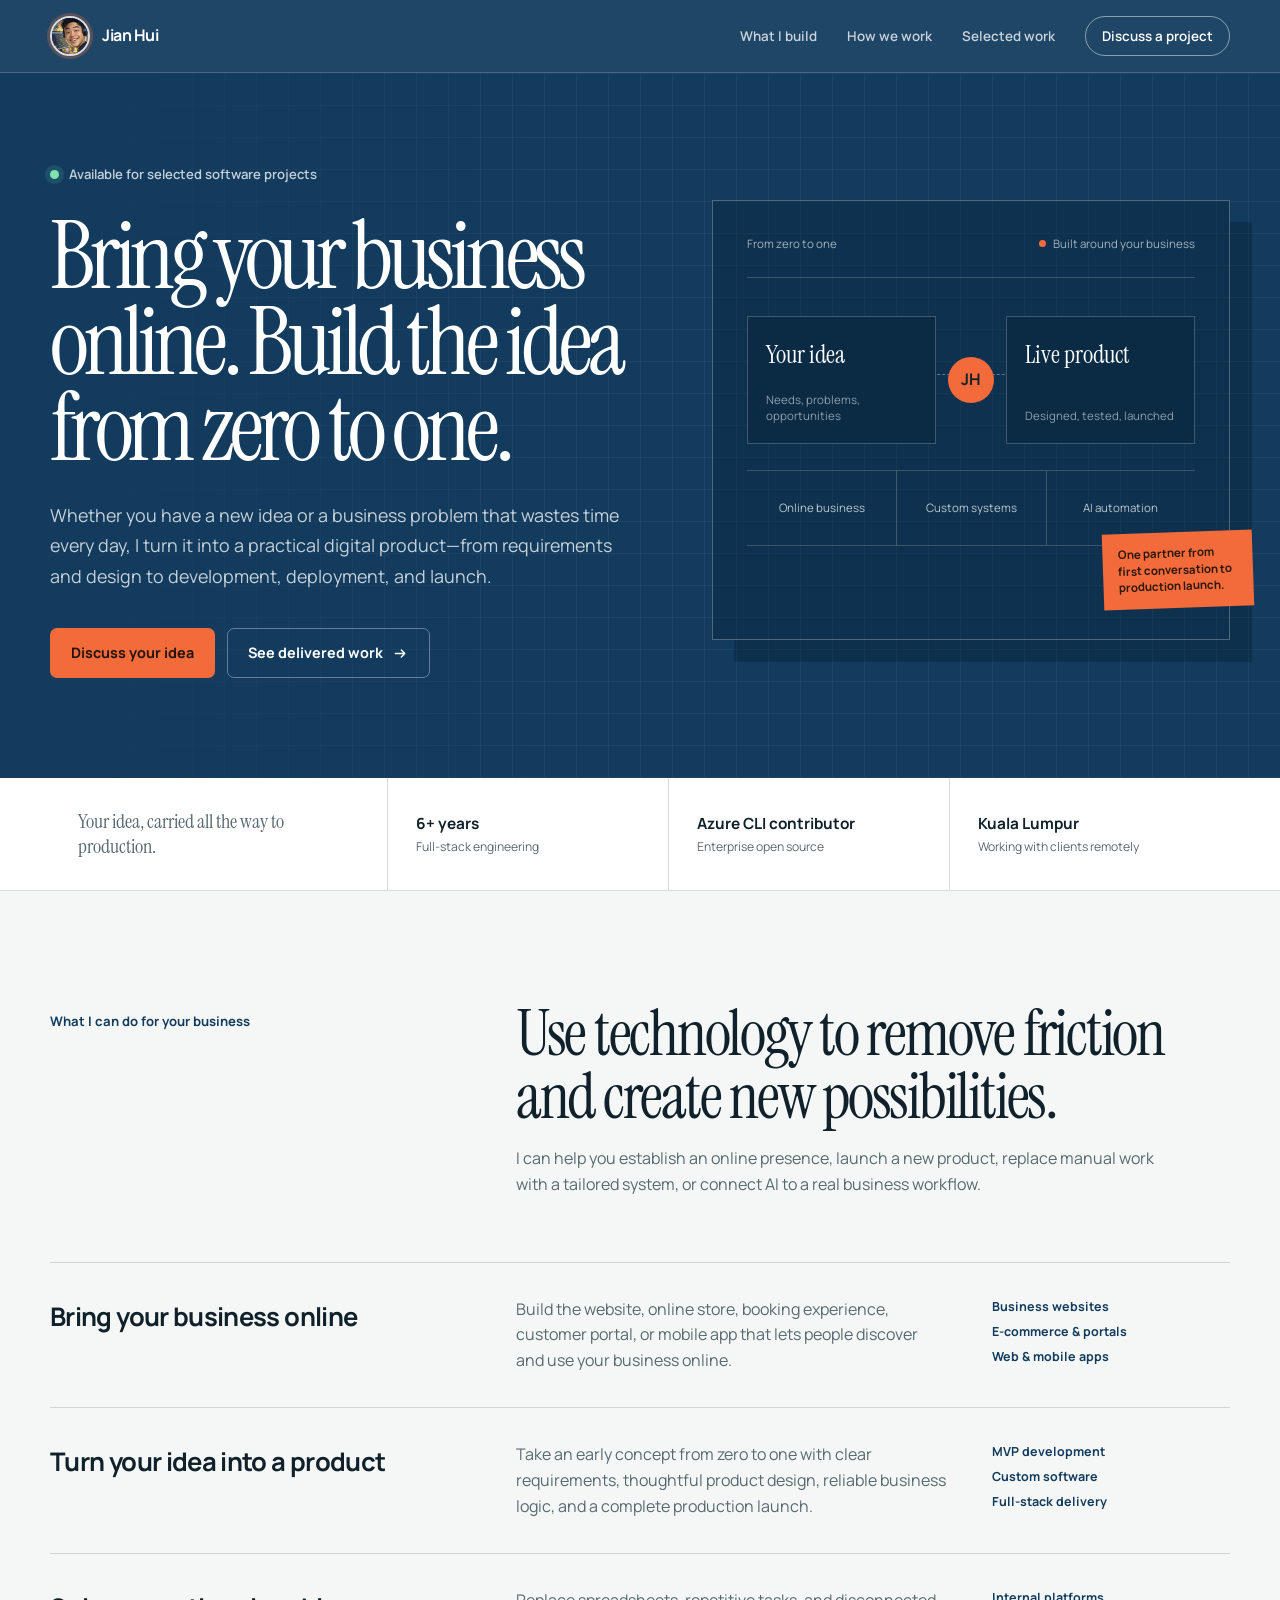
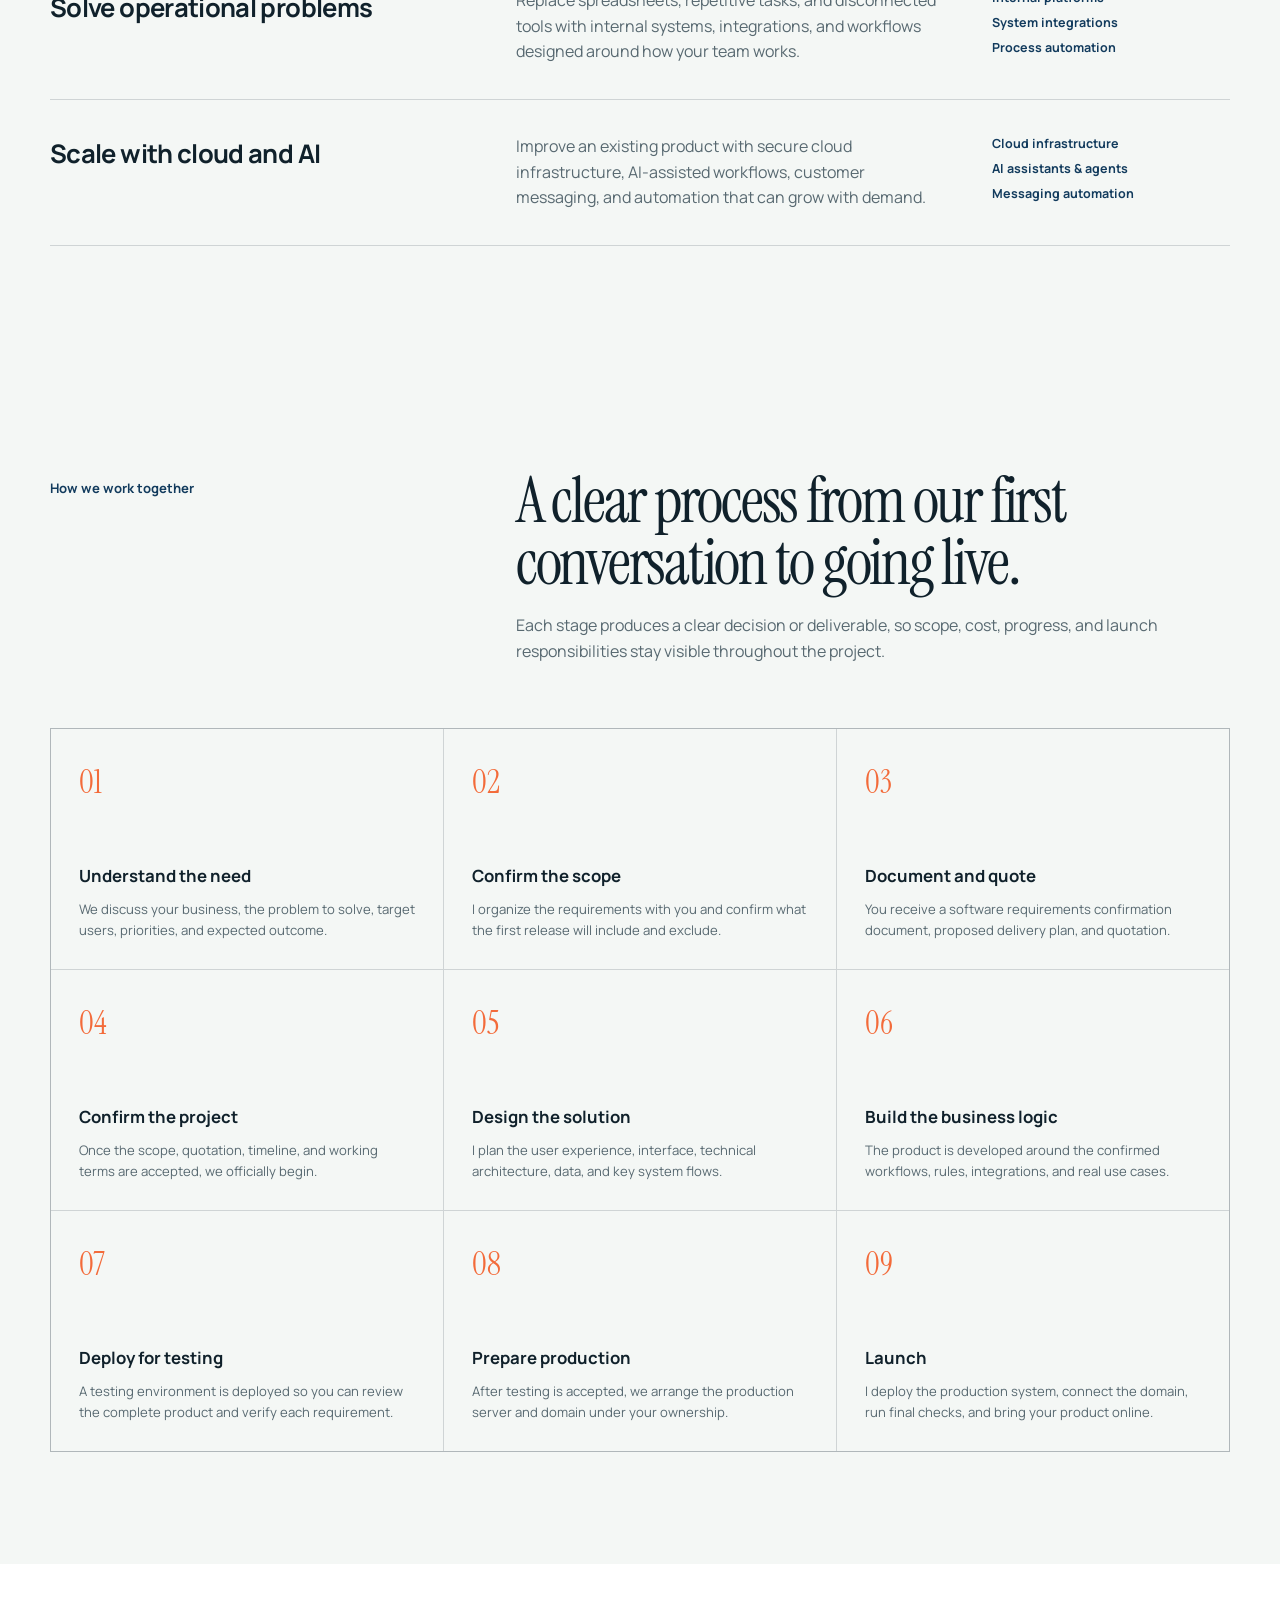
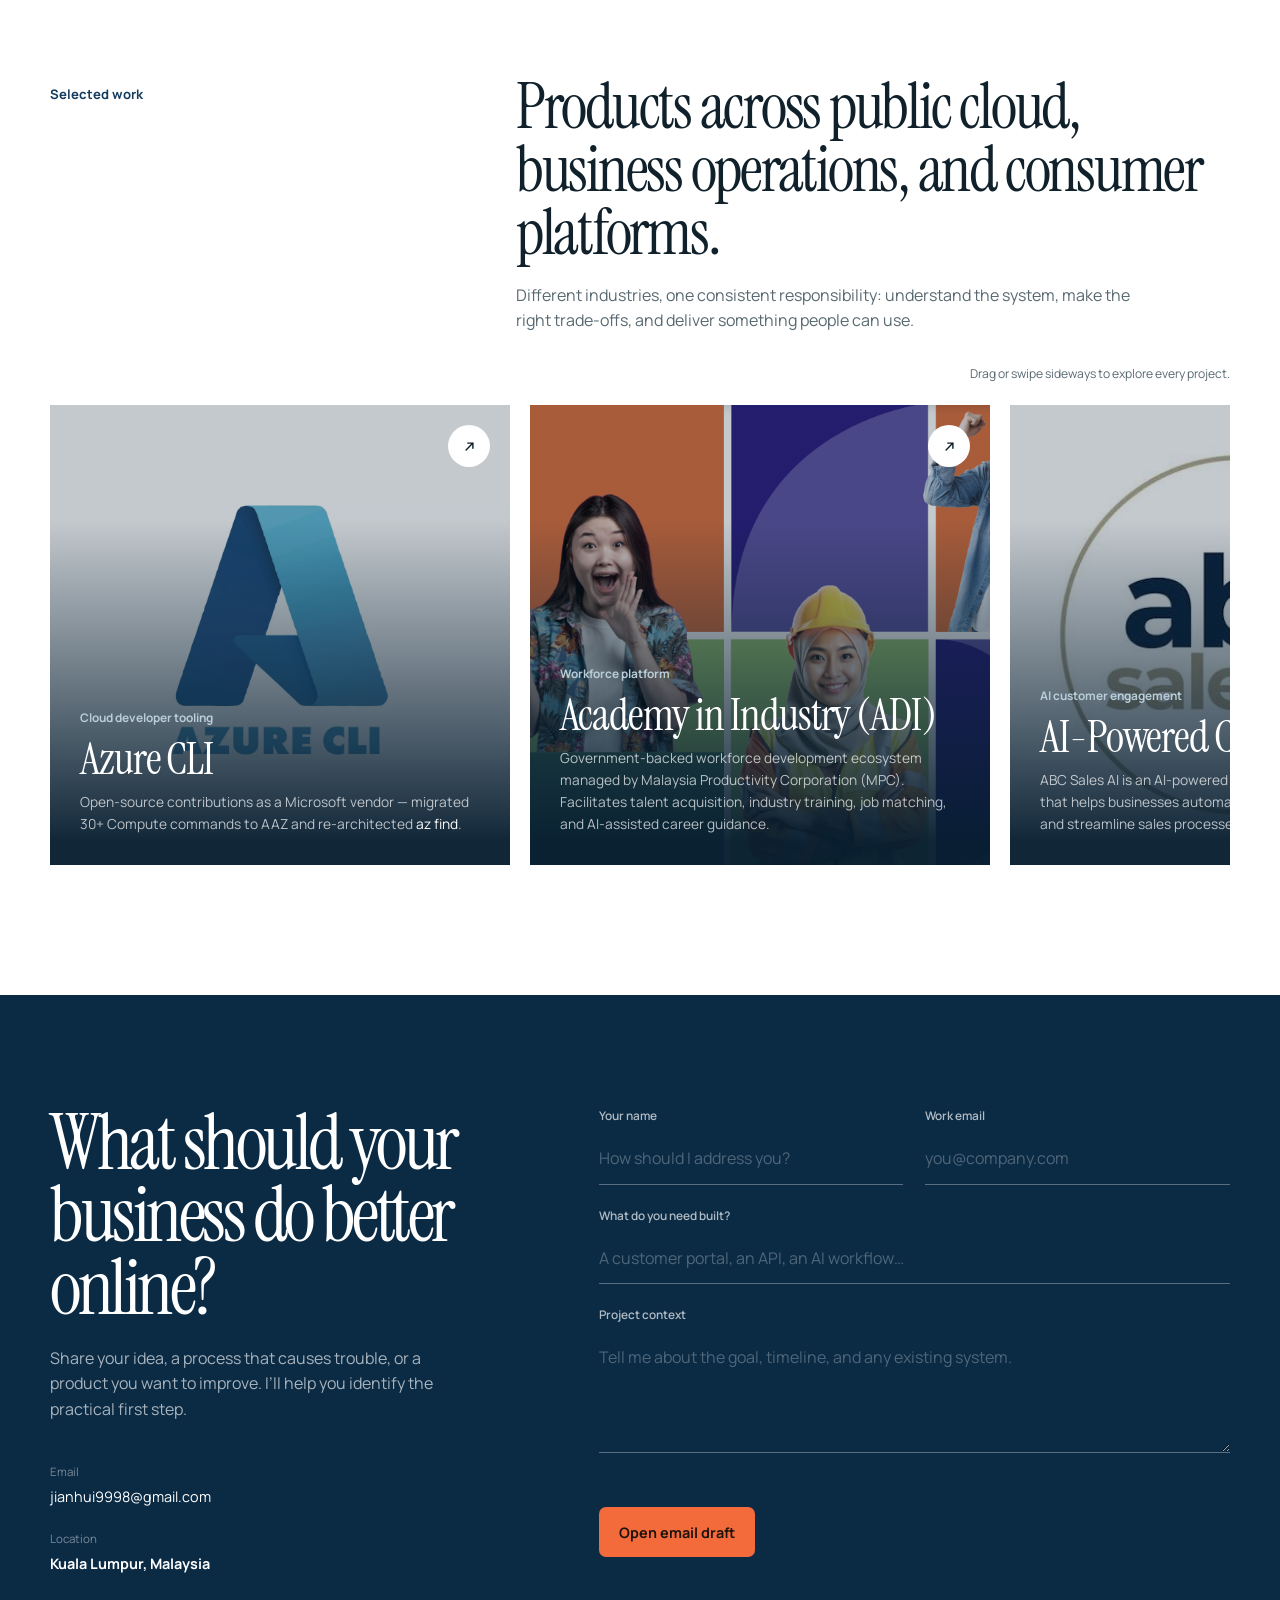
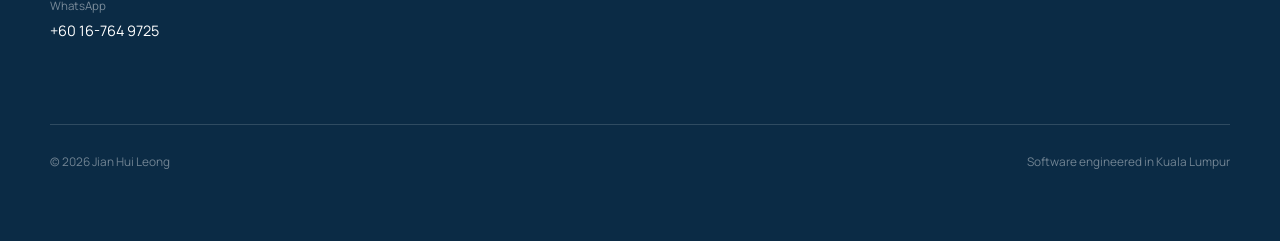
==== commit 81fb8a9c: "ui: redesign phase 2" ====
--- a/index.html
+++ b/index.html
@@ -17,7 +17,6 @@
       --white: #ffffff;
       --ink: #10212b;
       --muted: #586971;
-      --mist: #dde7e8;
       --line: rgba(16, 33, 43, 0.16);
       --display: "Instrument Serif", Georgia, serif;
       --sans: "Manrope", Arial, sans-serif;
@@ -102,15 +101,14 @@
     }
 
     .brand-mark {
-      width: 34px;
-      height: 34px;
-      display: grid;
-      place-items: center;
-      border: 1px solid rgba(255, 255, 255, 0.5);
+      width: 40px;
+      height: 40px;
+      flex: 0 0 40px;
+      border: 2px solid rgba(255, 255, 255, 0.82);
       border-radius: 50%;
-      color: #fff;
-      font-size: 0.7rem;
-      letter-spacing: -0.08em;
+      object-fit: cover;
+      object-position: 54% 25%;
+      box-shadow: 0 0 0 3px rgba(243, 107, 58, 0.28);
     }
 
     .nav-links {
@@ -535,15 +533,42 @@
     }
 
     .work-layout {
-      display: grid;
-      grid-template-columns: 1.15fr 0.85fr;
-      gap: 24px;
-      align-items: start;
+      display: flex;
+      gap: 20px;
+      overflow-x: auto;
+      padding-bottom: 18px;
+      scroll-snap-type: x mandatory;
+      scroll-padding-inline: 1px;
+      overscroll-behavior-inline: contain;
+      scrollbar-color: var(--blueprint) #dde7e8;
+      scrollbar-width: thin;
+      -webkit-overflow-scrolling: touch;
+    }
+
+    .work-layout::-webkit-scrollbar {
+      height: 8px;
+    }
+
+    .work-layout::-webkit-scrollbar-track {
+      background: #dde7e8;
+    }
+
+    .work-layout::-webkit-scrollbar-thumb {
+      border-radius: 999px;
+      background: var(--blueprint);
+    }
+
+    .work-scroll-note {
+      margin: -34px 0 22px;
+      color: var(--muted);
+      font-size: 0.76rem;
+      text-align: right;
     }
 
     .project {
       position: relative;
-      min-height: 420px;
+      flex: 0 0 clamp(340px, 38vw, 460px);
+      height: 460px;
       display: flex;
       flex-direction: column;
       justify-content: flex-end;
@@ -552,11 +577,7 @@
       color: var(--white);
       text-decoration: none;
       isolation: isolate;
-    }
-
-    .project:first-child {
-      min-height: 620px;
-      grid-row: span 2;
+      scroll-snap-align: start;
     }
 
     .project-media {
@@ -636,102 +657,10 @@
       height: 17px;
     }
 
-    .project:nth-child(n + 4) {
-      min-height: 330px;
-    }
-
     .work-empty {
       padding: 28px;
       border: 1px solid var(--line);
       color: var(--muted);
-    }
-
-    .profile {
-      background: var(--mist);
-    }
-
-    .profile-grid {
-      display: grid;
-      grid-template-columns: minmax(280px, 0.72fr) 1.28fr;
-      gap: clamp(50px, 9vw, 120px);
-      align-items: center;
-    }
-
-    .portrait {
-      position: relative;
-      aspect-ratio: 4 / 5;
-      overflow: hidden;
-      background: var(--blueprint);
-    }
-
-    .portrait img {
-      width: 100%;
-      height: 100%;
-      object-fit: cover;
-      object-position: center top;
-    }
-
-    .portrait-caption {
-      position: absolute;
-      left: 0;
-      bottom: 0;
-      width: min(88%, 330px);
-      padding: 18px 22px;
-      background: var(--blueprint);
-      color: var(--white);
-      font-size: 0.8rem;
-    }
-
-    .portrait-caption strong {
-      display: block;
-      font-size: 0.95rem;
-    }
-
-    .profile-copy h2 {
-      max-width: 680px;
-      margin-bottom: 26px;
-      font-family: var(--display);
-      font-size: clamp(3rem, 5.4vw, 5.6rem);
-      font-weight: 400;
-      letter-spacing: -0.045em;
-      line-height: 0.96;
-    }
-
-    .profile-copy > p {
-      max-width: 650px;
-      color: #465b64;
-    }
-
-    .recognition {
-      display: grid;
-      grid-template-columns: 72px 1fr;
-      gap: 20px;
-      align-items: center;
-      margin-top: 36px;
-      padding-top: 28px;
-      border-top: 1px solid rgba(16, 33, 43, 0.18);
-    }
-
-    .recognition-badge {
-      width: 72px;
-      height: 72px;
-      display: grid;
-      place-items: center;
-      border-radius: 50%;
-      background: var(--signal);
-      color: #2b180f;
-      font-family: var(--display);
-      font-size: 2rem;
-    }
-
-    .recognition strong {
-      display: block;
-      margin-bottom: 4px;
-    }
-
-    .recognition span {
-      color: #52646c;
-      font-size: 0.82rem;
     }
 
     .process {
@@ -929,21 +858,6 @@
 
       .trust-grid .trust-item:first-of-type {
         border-left: 0;
-      }
-
-      .work-layout {
-        grid-template-columns: 1fr 1fr;
-      }
-
-      .project:first-child {
-        grid-column: 1 / -1;
-        grid-row: auto;
-        min-height: 520px;
-      }
-
-      .profile-grid {
-        grid-template-columns: minmax(250px, 0.7fr) 1.3fr;
-        gap: 54px;
       }
 
       .process-list {
@@ -1078,23 +992,13 @@
         gap: 20px;
       }
 
-      .work-layout {
-        grid-template-columns: 1fr;
-      }
-
-      .project,
-      .project:first-child,
-      .project:nth-child(n + 4) {
-        min-height: 430px;
-      }
-
-      .profile-grid,
+      .project {
+        flex-basis: min(82vw, 380px);
+        height: 430px;
+      }
+
       .contact-grid {
         grid-template-columns: 1fr;
-      }
-
-      .portrait {
-        width: min(100%, 430px);
       }
 
       .contact-form {
@@ -1130,6 +1034,11 @@
 
       .project-copy {
         padding: 24px;
+      }
+
+      .work-scroll-note {
+        margin-top: -26px;
+        text-align: left;
       }
 
       .process-list {
@@ -1171,7 +1080,7 @@
   <header class="site-header">
     <nav class="nav shell" aria-label="Main navigation">
       <a class="brand" href="#home" aria-label="Jian Hui, home">
-        <span class="brand-mark" aria-hidden="true">JH</span>
+        <img class="brand-mark" src="assets/img/hui-1.PNG" alt="">
         Jian Hui
       </a>
       <button class="menu-button" type="button" aria-expanded="false" aria-controls="navLinks" aria-label="Open navigation">
@@ -1179,8 +1088,8 @@
       </button>
       <ul class="nav-links" id="navLinks">
         <li><a href="#services">What I build</a></li>
+        <li><a href="#process">How we work</a></li>
         <li><a href="#work">Selected work</a></li>
-        <li><a href="#about">About</a></li>
         <li><a class="nav-cta" href="#contact">Discuss a project</a></li>
       </ul>
     </nav>
@@ -1305,45 +1214,6 @@
               </ul>
             </div>
           </article>
-        </div>
-      </div>
-    </section>
-
-    <section class="section work" id="work">
-      <div class="shell">
-        <header class="section-heading reveal">
-          <p class="section-kicker">Selected work</p>
-          <div>
-            <h2>Products across public cloud, business operations, and consumer platforms.</h2>
-            <p>Different industries, one consistent responsibility: understand the system, make the right trade-offs, and deliver something people can use.</p>
-          </div>
-        </header>
-        <div class="work-layout" id="workGrid" aria-live="polite">
-          <p class="work-empty">Loading selected projects…</p>
-        </div>
-      </div>
-    </section>
-
-    <section class="section profile" id="about">
-      <div class="profile-grid shell">
-        <figure class="portrait reveal">
-          <img src="assets/img/IMG_0109.JPG" alt="Jian Hui Leong" loading="lazy">
-          <figcaption class="portrait-caption">
-            <strong>Jian Hui Leong</strong>
-            Software engineer based in Kuala Lumpur
-          </figcaption>
-        </figure>
-        <div class="profile-copy reveal">
-          <h2>Senior engineering thinking, direct collaboration.</h2>
-          <p>I have spent more than six years building full-stack products and distributed systems with Go, Python, C#, JavaScript, and cloud infrastructure. Today, I contribute to the open-source Azure CLI as a Microsoft vendor—migrating major command groups, improving security, and developing AI-assisted tooling.</p>
-          <p>Clients work directly with the person making the technical decisions. That means clearer communication, fewer translation gaps, and a system built with the whole lifecycle in view.</p>
-          <div class="recognition">
-            <div class="recognition-badge" aria-hidden="true">JH</div>
-            <div>
-              <strong>Best Employee, June 2024</strong>
-              <span>Recognized by Redfin Technologies for high-impact frontend and backend delivery.</span>
-            </div>
-          </div>
         </div>
       </div>
     </section>
@@ -1407,6 +1277,22 @@
       </div>
     </section>
 
+    <section class="section work" id="work">
+      <div class="shell">
+        <header class="section-heading reveal">
+          <p class="section-kicker">Selected work</p>
+          <div>
+            <h2>Products across public cloud, business operations, and consumer platforms.</h2>
+            <p>Different industries, one consistent responsibility: understand the system, make the right trade-offs, and deliver something people can use.</p>
+          </div>
+        </header>
+        <p class="work-scroll-note">Drag or swipe sideways to explore every project.</p>
+        <div class="work-layout" id="workGrid" aria-live="polite">
+          <p class="work-empty">Loading selected projects…</p>
+        </div>
+      </div>
+    </section>
+
     <section class="contact" id="contact">
       <div class="contact-grid shell">
         <div>
@@ -1422,8 +1308,8 @@
               <strong>Kuala Lumpur, Malaysia</strong>
             </div>
             <div>
-              <span>Code</span>
-              <a href="https://github.com/jianhui99/" target="_blank" rel="noopener noreferrer">github.com/jianhui99</a>
+              <span>WhatsApp</span>
+              <a href="https://wa.me/60167649725" target="_blank" rel="noopener noreferrer">+60 16-764 9725</a>
             </div>
           </div>
         </div>
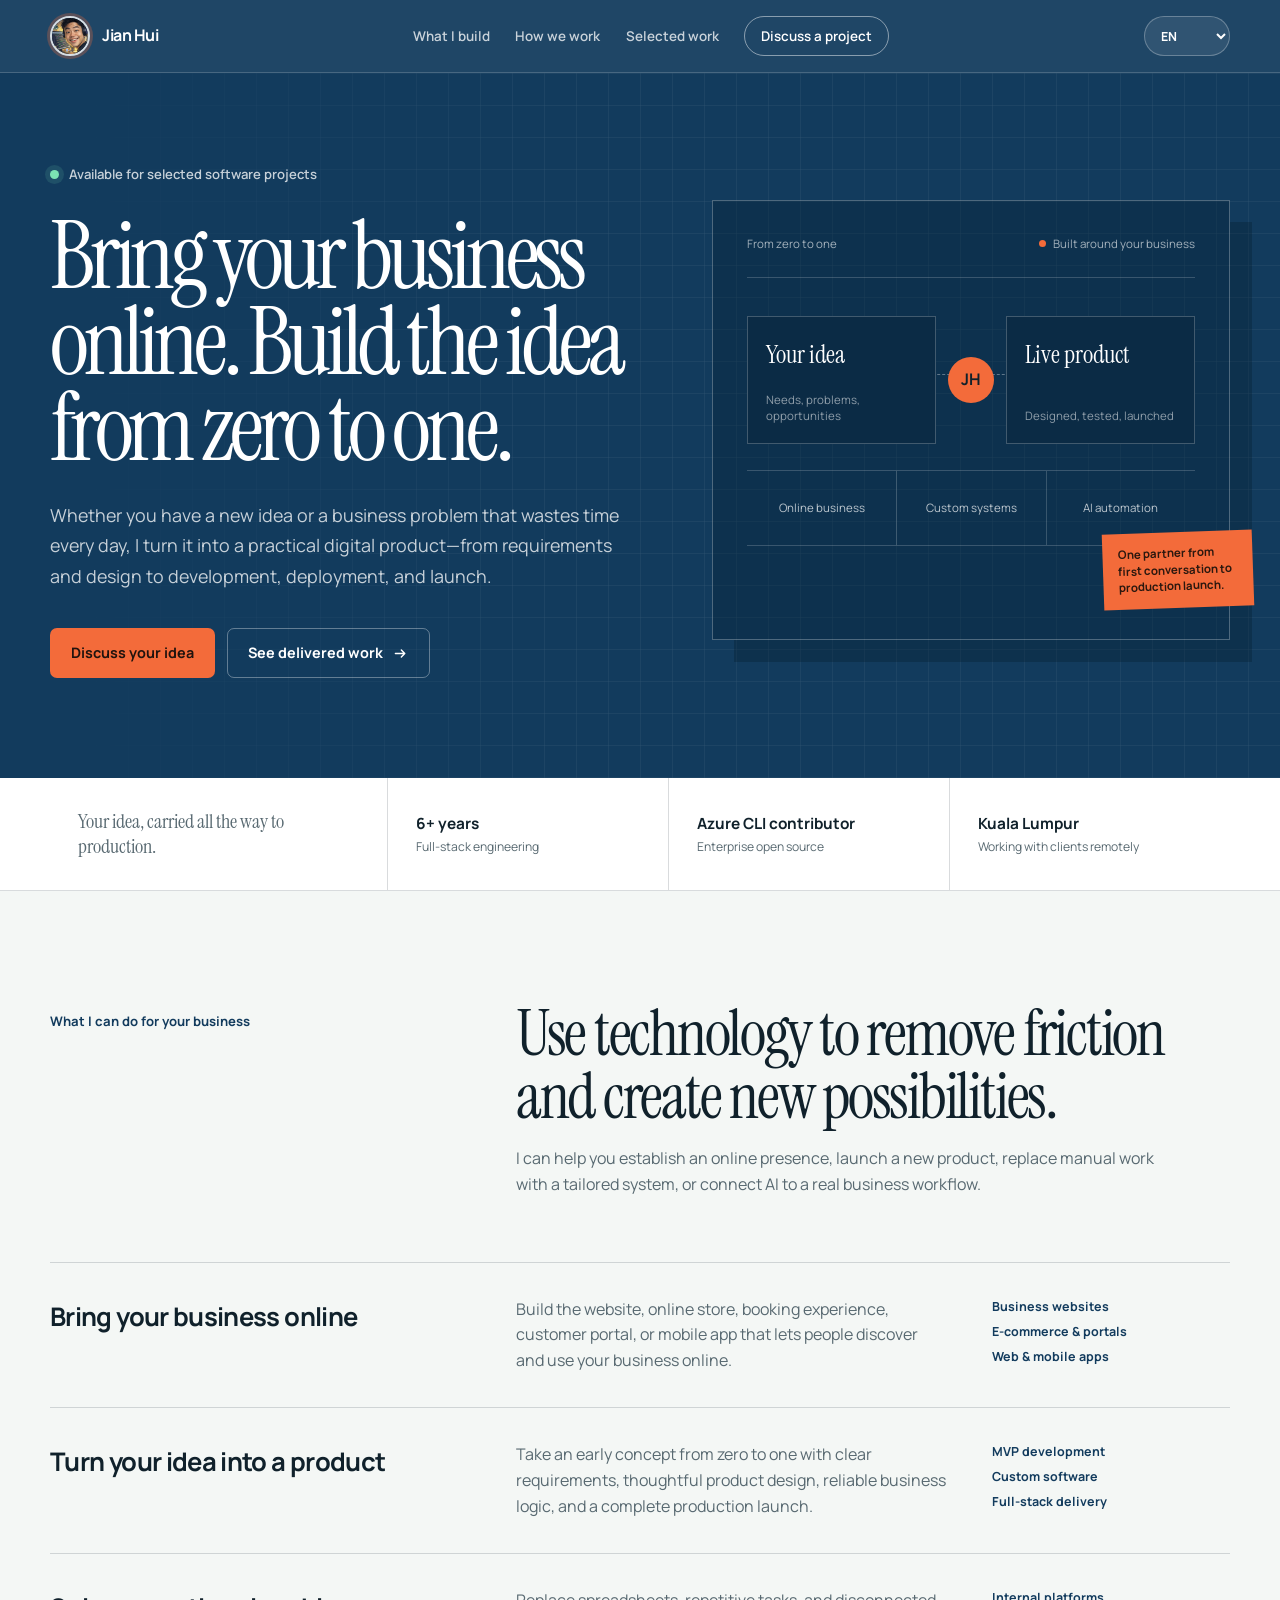
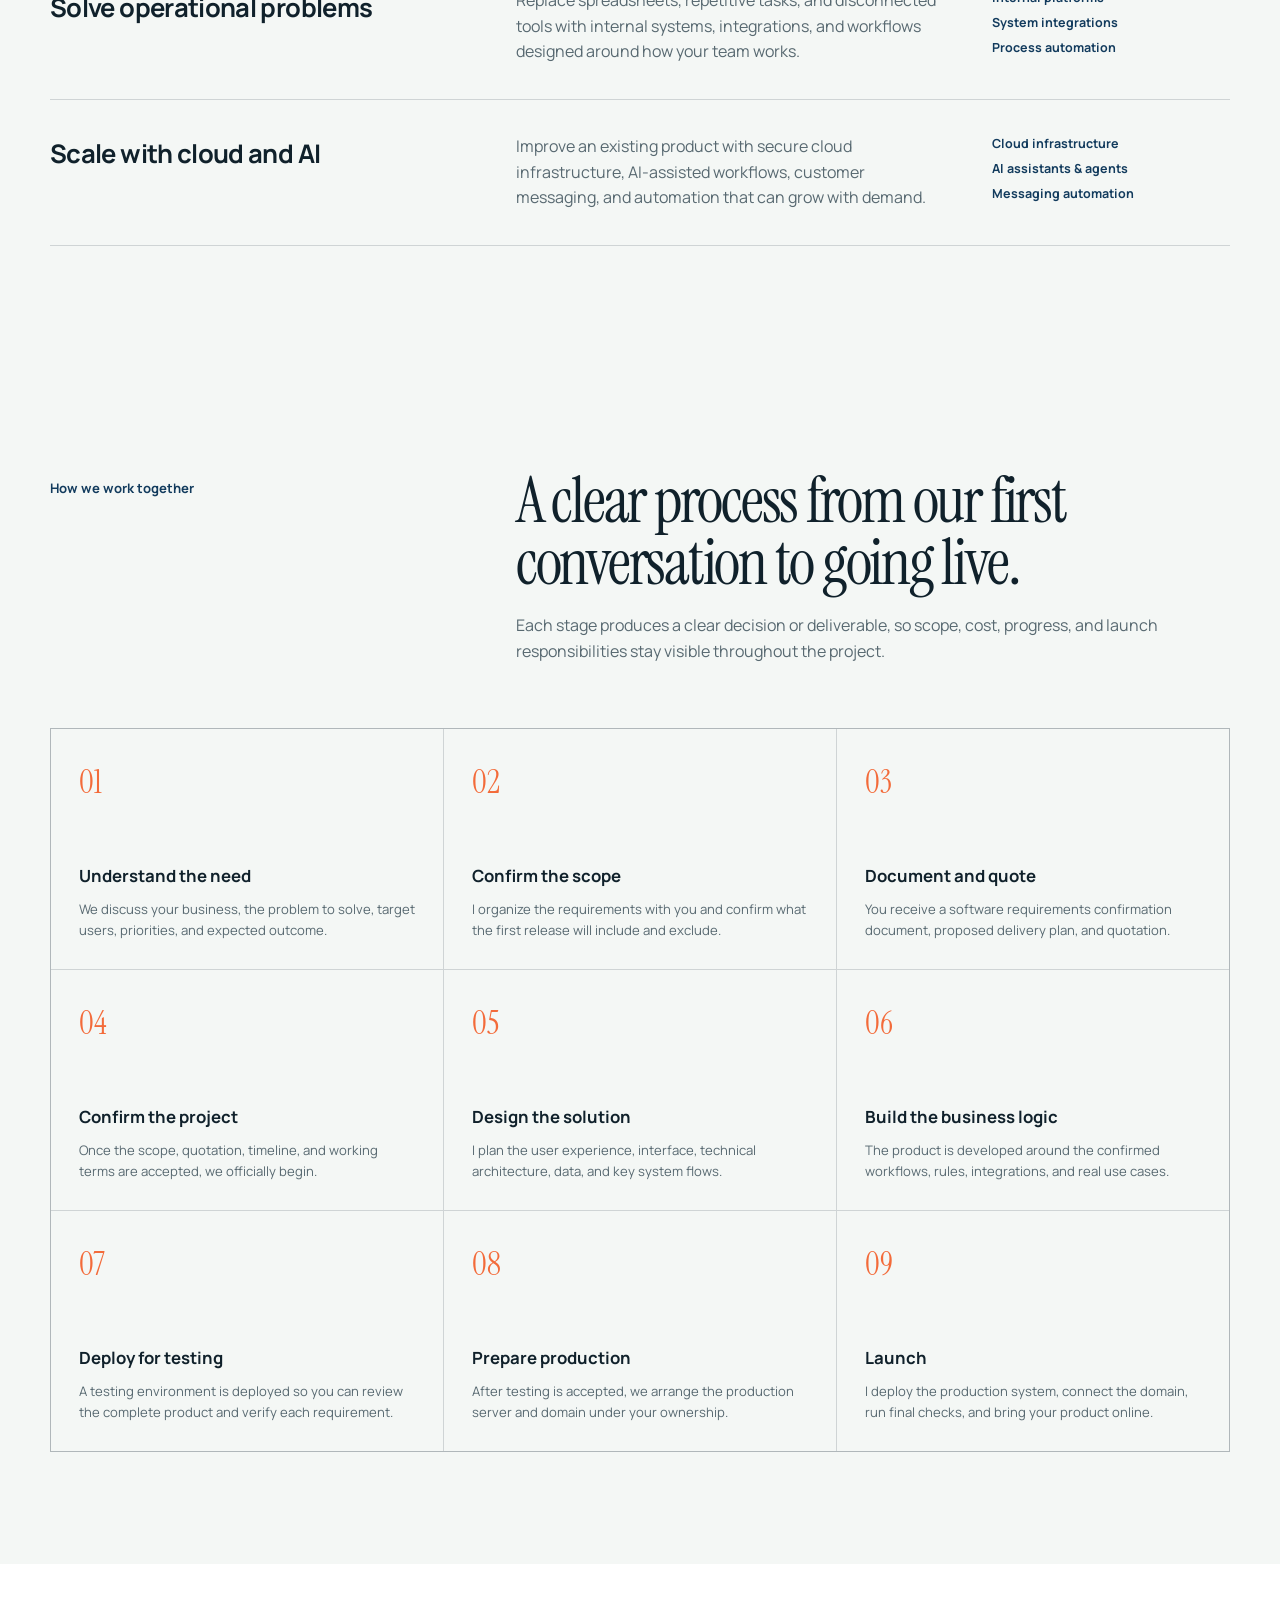
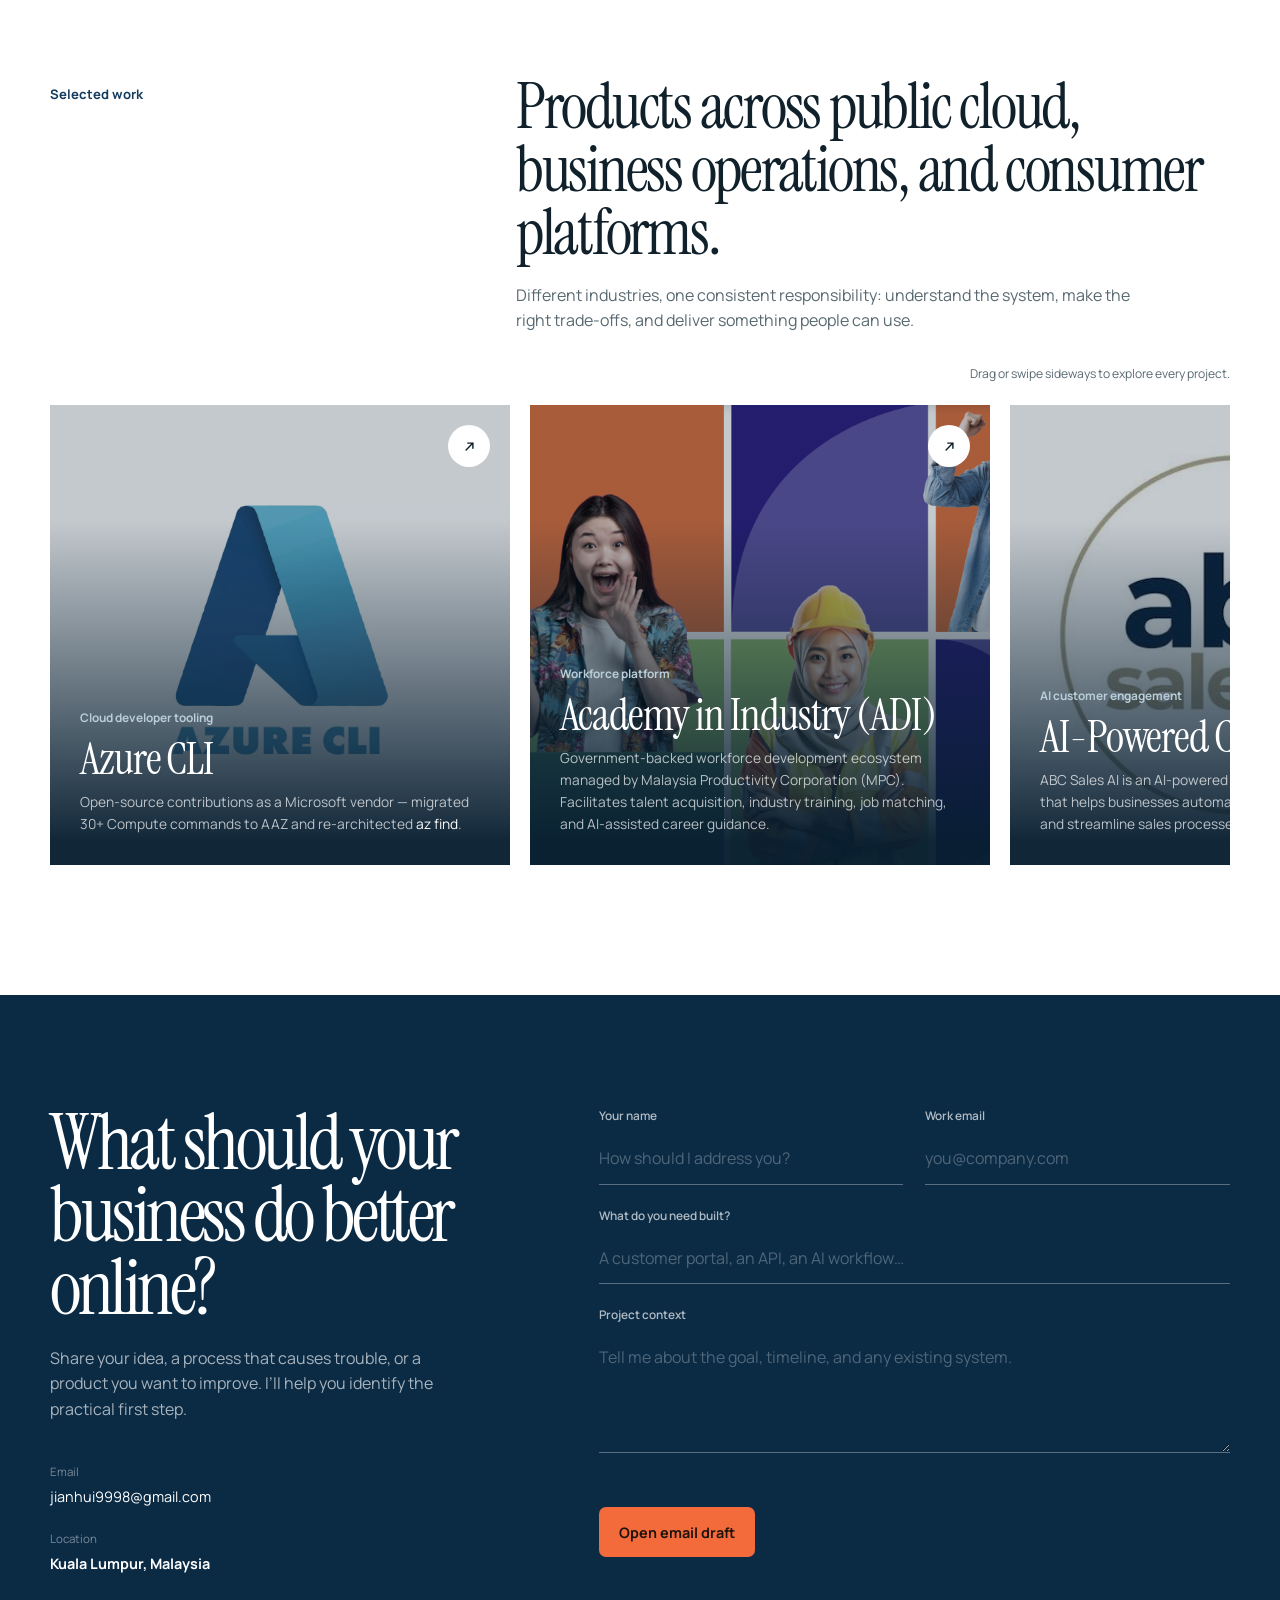
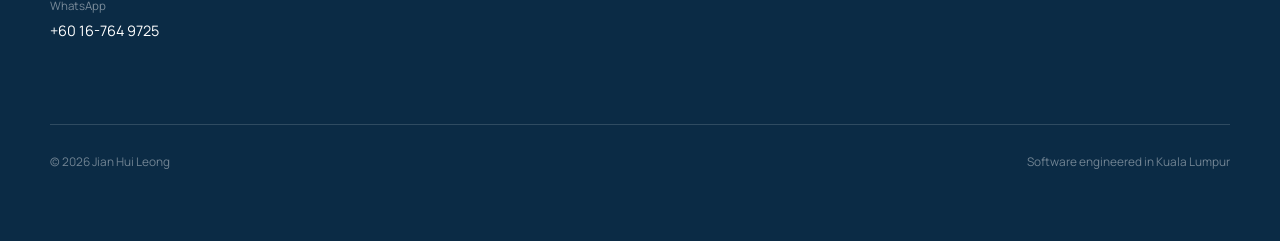
==== commit 6a76308b: "ui: redesign phase 4" ====
--- a/index.html
+++ b/index.html
@@ -40,11 +40,20 @@
       font-family: var(--sans);
       font-size: 16px;
       line-height: 1.6;
-      overflow-x: hidden;
+      overflow-x: clip;
     }
 
     body.menu-open {
       overflow: hidden;
+    }
+
+    body.menu-open::before {
+      content: "";
+      position: fixed;
+      z-index: 19;
+      inset: 64px 0 0;
+      background: rgba(5, 22, 35, 0.56);
+      backdrop-filter: blur(3px);
     }
 
     img {
@@ -58,7 +67,8 @@
 
     button,
     input,
-    textarea {
+    textarea,
+    select {
       font: inherit;
     }
 
@@ -87,7 +97,7 @@
       display: flex;
       align-items: center;
       justify-content: space-between;
-      gap: 32px;
+      gap: clamp(12px, 2.5vw, 32px);
     }
 
     .brand {
@@ -114,10 +124,34 @@
     .nav-links {
       display: flex;
       align-items: center;
-      gap: 30px;
+      gap: clamp(14px, 2vw, 30px);
       margin: 0;
       padding: 0;
       list-style: none;
+    }
+
+    .nav-actions {
+      display: flex;
+      align-items: center;
+      gap: 8px;
+    }
+
+    .language-select {
+      min-width: 72px;
+      height: 40px;
+      padding: 0 28px 0 12px;
+      border: 1px solid rgba(255, 255, 255, 0.28);
+      border-radius: 999px;
+      background-color: rgba(255, 255, 255, 0.08);
+      color: var(--white);
+      font-size: 0.78rem;
+      font-weight: 700;
+      cursor: pointer;
+    }
+
+    .language-select option {
+      background: var(--blueprint-deep);
+      color: var(--white);
     }
 
     .nav-links a {
@@ -198,6 +232,15 @@
       align-items: center;
       gap: clamp(44px, 7vw, 96px);
       padding-block: 88px 100px;
+    }
+
+    .hero-copy,
+    .system-map,
+    .section-heading > *,
+    .capability > *,
+    .capability-copy > *,
+    .contact-grid > * {
+      min-width: 0;
     }
 
     .availability {
@@ -832,6 +875,16 @@
       transform: none;
     }
 
+    @media (max-width: 1200px) {
+      .map-note {
+        position: relative;
+        right: auto;
+        bottom: auto;
+        width: min(100%, 240px);
+        margin: 20px 0 0 auto;
+      }
+    }
+
     @media (max-width: 980px) {
       .hero-grid {
         grid-template-columns: 1fr;
@@ -865,7 +918,7 @@
       }
     }
 
-    @media (max-width: 760px) {
+    @media (max-width: 900px) {
       .shell {
         width: min(calc(100% - 32px), var(--content));
       }
@@ -876,37 +929,81 @@
 
       .menu-button {
         display: block;
+        border: 1px solid rgba(255, 255, 255, 0.22);
+        border-radius: 8px;
+      }
+
+      .language-select {
+        min-width: 76px;
+        width: 76px;
+        padding-inline: 10px 22px;
       }
 
       .nav-links {
         position: fixed;
-        top: 64px;
-        right: 0;
-        bottom: 0;
-        left: 0;
-        display: none;
+        z-index: 21;
+        top: 76px;
+        right: max(12px, env(safe-area-inset-right));
+        bottom: auto;
+        left: max(12px, env(safe-area-inset-left));
+        display: flex;
         flex-direction: column;
         align-items: stretch;
         gap: 0;
-        padding: 32px 24px;
-        background: var(--blueprint-deep);
+        overflow-y: auto;
+        max-height: calc(100dvh - 88px);
+        padding: 10px;
+        border: 1px solid rgba(255, 255, 255, 0.18);
+        border-radius: 12px;
+        background: rgba(11, 43, 69, 0.98);
+        box-shadow: 0 24px 60px rgba(3, 19, 31, 0.38);
+        overscroll-behavior: contain;
+        opacity: 0;
+        visibility: hidden;
+        transform: translateY(-8px);
+        transition: opacity 160ms ease, transform 160ms ease, visibility 160ms;
+        pointer-events: none;
       }
 
       .nav-links.is-open {
-        display: flex;
+        opacity: 1;
+        visibility: visible;
+        transform: none;
+        pointer-events: auto;
       }
 
       .nav-links a {
         display: block;
-        padding: 18px 0;
-        border-bottom: 1px solid rgba(255, 255, 255, 0.14);
-        font-size: 1rem;
+        min-height: 48px;
+        padding: 13px 14px;
+        border-radius: 7px;
+        color: rgba(255, 255, 255, 0.82);
+        font-size: 0.94rem;
+      }
+
+      .nav-links li + li:not(:last-child) {
+        border-top: 1px solid rgba(255, 255, 255, 0.1);
+      }
+
+      .nav-links a:hover,
+      .nav-links a:focus-visible,
+      .nav-links a[aria-current="true"] {
+        background: rgba(255, 255, 255, 0.08);
+        color: var(--white);
       }
 
       .nav-links .nav-cta {
-        margin-top: 20px;
-        border: 1px solid rgba(255, 255, 255, 0.35);
+        margin-top: 10px;
+        border: 0;
+        background: var(--signal);
+        color: #20130e;
         text-align: center;
+      }
+
+      .nav-links .nav-cta:hover,
+      .nav-links .nav-cta:focus-visible {
+        background: #ff8053;
+        color: #20130e;
       }
 
       .hero-grid {
@@ -916,7 +1013,9 @@
       }
 
       .hero h1 {
-        font-size: clamp(3.6rem, 17vw, 5.4rem);
+        font-size: clamp(3rem, 14vw, 5.4rem);
+        line-height: 0.95;
+        overflow-wrap: break-word;
       }
 
       .system-map {
@@ -993,8 +1092,8 @@
       }
 
       .project {
-        flex-basis: min(82vw, 380px);
-        height: 430px;
+        flex-basis: min(86vw, 380px);
+        height: clamp(360px, 116vw, 430px);
       }
 
       .contact-grid {
@@ -1008,9 +1107,28 @@
       .field-wide {
         grid-column: auto;
       }
+
+      .contact-meta a,
+      .contact-meta strong {
+        overflow-wrap: anywhere;
+      }
+    }
+
+    @media (max-width: 640px) {
+      .process-list {
+        grid-template-columns: 1fr;
+      }
+
+      .process-step {
+        min-height: 210px;
+      }
     }
 
     @media (max-width: 520px) {
+      .shell {
+        width: min(calc(100% - 24px), var(--content));
+      }
+
       .hero-actions {
         align-items: stretch;
         flex-direction: column;
@@ -1026,14 +1144,62 @@
         gap: 6px;
       }
 
+      .system-map {
+        min-height: 0;
+        padding: 20px;
+        box-shadow: 8px 8px 0 rgba(4, 28, 46, 0.32);
+      }
+
+      .map-flow {
+        grid-template-columns: 1fr;
+        gap: 12px;
+        padding-block: 24px;
+      }
+
+      .map-flow::before {
+        top: 18%;
+        right: auto;
+        bottom: 18%;
+        left: 50%;
+        width: 0;
+        border-top: 0;
+        border-left: 1px dashed rgba(255, 255, 255, 0.34);
+      }
+
+      .map-node {
+        width: 100%;
+        min-height: 96px;
+      }
+
+      .map-core {
+        justify-self: center;
+      }
+
+      .map-output {
+        grid-template-columns: 1fr;
+      }
+
       .map-output span {
-        min-height: 64px;
-        padding-inline: 4px;
-        font-size: 0.62rem;
+        min-height: 44px;
+        padding: 10px;
+        font-size: 0.7rem;
+      }
+
+      .map-output span + span {
+        border-top: 1px solid rgba(255, 255, 255, 0.18);
+        border-left: 0;
+      }
+
+      .map-note {
+        position: relative;
+        right: auto;
+        bottom: auto;
+        width: auto;
+        margin-top: 20px;
       }
 
       .project-copy {
-        padding: 24px;
+        padding: 22px;
       }
 
       .work-scroll-note {
@@ -1041,12 +1207,12 @@
         text-align: left;
       }
 
-      .process-list {
-        grid-template-columns: 1fr;
-      }
-
-      .process-step {
-        min-height: 220px;
+      .section-heading h2 {
+        font-size: clamp(2.35rem, 12vw, 3.5rem);
+      }
+
+      .contact h2 {
+        font-size: clamp(2.75rem, 14vw, 4rem);
       }
 
       .site-footer {
@@ -1078,20 +1244,27 @@
 </head>
 <body>
   <header class="site-header">
-    <nav class="nav shell" aria-label="Main navigation">
-      <a class="brand" href="#home" aria-label="Jian Hui, home">
+    <nav class="nav shell" aria-label="Main navigation" data-i18n-aria="nav.label">
+      <a class="brand" href="#home" aria-label="Jian Hui, home" data-i18n-aria="brand.home">
         <img class="brand-mark" src="assets/img/hui-1.PNG" alt="">
         Jian Hui
       </a>
-      <button class="menu-button" type="button" aria-expanded="false" aria-controls="navLinks" aria-label="Open navigation">
-        <span></span><span></span><span></span>
-      </button>
       <ul class="nav-links" id="navLinks">
-        <li><a href="#services">What I build</a></li>
-        <li><a href="#process">How we work</a></li>
-        <li><a href="#work">Selected work</a></li>
-        <li><a class="nav-cta" href="#contact">Discuss a project</a></li>
+        <li><a href="#services" data-i18n="nav.services">What I build</a></li>
+        <li><a href="#process" data-i18n="nav.process">How we work</a></li>
+        <li><a href="#work" data-i18n="nav.work">Selected work</a></li>
+        <li><a class="nav-cta" href="#contact" data-i18n="nav.contact">Discuss a project</a></li>
       </ul>
+      <div class="nav-actions">
+        <select class="language-select" id="languageSelect" aria-label="Choose language" data-i18n-aria="language.label">
+          <option value="en">EN</option>
+          <option value="zh">中文</option>
+          <!-- <option value="ms">BM</option> -->
+        </select>
+        <button class="menu-button" type="button" aria-expanded="false" aria-controls="navLinks" aria-label="Open navigation" data-i18n-aria="menu.open">
+          <span></span><span></span><span></span>
+        </button>
+      </div>
     </nav>
   </header>
 
@@ -1099,15 +1272,15 @@
     <section class="hero" id="home">
       <div class="hero-grid shell">
         <div class="hero-copy">
-          <p class="availability">Available for selected software projects</p>
-          <h1>Bring your business online. Build the idea from zero to one.</h1>
-          <p class="hero-summary">
+          <p class="availability" data-i18n="hero.availability">Available for selected software projects</p>
+          <h1 data-i18n="hero.title">Bring your business online. Build the idea from zero to one.</h1>
+          <p class="hero-summary" data-i18n="hero.summary">
             Whether you have a new idea or a business problem that wastes time every day, I turn it into a practical digital product—from requirements and design to development, deployment, and launch.
           </p>
           <div class="hero-actions">
-            <a class="button button-primary" href="#contact">Discuss your idea</a>
+            <a class="button button-primary" href="#contact" data-i18n="hero.primary">Discuss your idea</a>
             <a class="button button-secondary" href="#work">
-              See delivered work
+              <span data-i18n="hero.secondary">See delivered work</span>
               <svg viewBox="0 0 20 20" fill="none" aria-hidden="true">
                 <path d="M4 10h11M11 6l4 4-4 4" stroke="currentColor" stroke-width="1.7" stroke-linecap="round" stroke-linejoin="round"/>
               </svg>
@@ -1115,46 +1288,46 @@
           </div>
         </div>
 
-        <div class="system-map" aria-label="From business idea to live digital product">
+        <div class="system-map" aria-label="From business idea to live digital product" data-i18n-aria="map.label">
           <div class="map-head">
-            <span>From zero to one</span>
-            <span class="map-status">Built around your business</span>
+            <span data-i18n="map.from">From zero to one</span>
+            <span class="map-status" data-i18n="map.status">Built around your business</span>
           </div>
           <div class="map-flow">
             <div class="map-node">
-              <strong>Your idea</strong>
-              <span>Needs, problems, opportunities</span>
+              <strong data-i18n="map.idea">Your idea</strong>
+              <span data-i18n="map.ideaDetail">Needs, problems, opportunities</span>
             </div>
             <div class="map-core">JH</div>
             <div class="map-node">
-              <strong>Live product</strong>
-              <span>Designed, tested, launched</span>
+              <strong data-i18n="map.product">Live product</strong>
+              <span data-i18n="map.productDetail">Designed, tested, launched</span>
             </div>
           </div>
           <div class="map-output">
-            <span>Online business</span>
-            <span>Custom systems</span>
-            <span>AI automation</span>
+            <span data-i18n="map.online">Online business</span>
+            <span data-i18n="map.systems">Custom systems</span>
+            <span data-i18n="map.ai">AI automation</span>
           </div>
-          <div class="map-note">One partner from first conversation to production launch.</div>
+          <div class="map-note" data-i18n="map.note">One partner from first conversation to production launch.</div>
         </div>
       </div>
     </section>
 
-    <aside class="trust-strip" aria-label="Professional experience">
+    <aside class="trust-strip" aria-label="Professional experience" data-i18n-aria="trust.label">
       <div class="trust-grid shell">
-        <div class="trust-intro">Your idea, carried all the way to production.</div>
+        <div class="trust-intro" data-i18n="trust.intro">Your idea, carried all the way to production.</div>
         <div class="trust-item">
-          <strong>6+ years</strong>
-          <span>Full-stack engineering</span>
+          <strong data-i18n="trust.years">6+ years</strong>
+          <span data-i18n="trust.engineering">Full-stack engineering</span>
         </div>
         <div class="trust-item">
-          <strong>Azure CLI contributor</strong>
-          <span>Enterprise open source</span>
+          <strong data-i18n="trust.azure">Azure CLI contributor</strong>
+          <span data-i18n="trust.opensource">Enterprise open source</span>
         </div>
         <div class="trust-item">
-          <strong>Kuala Lumpur</strong>
-          <span>Working with clients remotely</span>
+          <strong data-i18n="trust.location">Kuala Lumpur</strong>
+          <span data-i18n="trust.remote">Working with clients remotely</span>
         </div>
       </div>
     </aside>
@@ -1162,55 +1335,55 @@
     <section class="section capabilities" id="services">
       <div class="shell">
         <header class="section-heading reveal">
-          <p class="section-kicker">What I can do for your business</p>
+          <p class="section-kicker" data-i18n="services.kicker">What I can do for your business</p>
           <div>
-            <h2>Use technology to remove friction and create new possibilities.</h2>
-            <p>I can help you establish an online presence, launch a new product, replace manual work with a tailored system, or connect AI to a real business workflow.</p>
+            <h2 data-i18n="services.title">Use technology to remove friction and create new possibilities.</h2>
+            <p data-i18n="services.intro">I can help you establish an online presence, launch a new product, replace manual work with a tailored system, or connect AI to a real business workflow.</p>
           </div>
         </header>
 
         <div class="capability-list">
           <article class="capability reveal">
-            <h3>Bring your business online</h3>
+            <h3 data-i18n="services.online.title">Bring your business online</h3>
             <div class="capability-copy">
-              <p>Build the website, online store, booking experience, customer portal, or mobile app that lets people discover and use your business online.</p>
-              <ul class="tech-list" aria-label="Ways to bring a business online">
-                <li>Business websites</li>
-                <li>E-commerce &amp; portals</li>
-                <li>Web &amp; mobile apps</li>
+              <p data-i18n="services.online.body">Build the website, online store, booking experience, customer portal, or mobile app that lets people discover and use your business online.</p>
+              <ul class="tech-list" aria-label="Ways to bring a business online" data-i18n-aria="services.online.label">
+                <li data-i18n="services.online.item1">Business websites</li>
+                <li data-i18n="services.online.item2">E-commerce &amp; portals</li>
+                <li data-i18n="services.online.item3">Web &amp; mobile apps</li>
               </ul>
             </div>
           </article>
           <article class="capability reveal">
-            <h3>Turn your idea into a product</h3>
+            <h3 data-i18n="services.product.title">Turn your idea into a product</h3>
             <div class="capability-copy">
-              <p>Take an early concept from zero to one with clear requirements, thoughtful product design, reliable business logic, and a complete production launch.</p>
-              <ul class="tech-list" aria-label="Product development services">
-                <li>MVP development</li>
-                <li>Custom software</li>
-                <li>Full-stack delivery</li>
+              <p data-i18n="services.product.body">Take an early concept from zero to one with clear requirements, thoughtful product design, reliable business logic, and a complete production launch.</p>
+              <ul class="tech-list" aria-label="Product development services" data-i18n-aria="services.product.label">
+                <li data-i18n="services.product.item1">MVP development</li>
+                <li data-i18n="services.product.item2">Custom software</li>
+                <li data-i18n="services.product.item3">Full-stack delivery</li>
               </ul>
             </div>
           </article>
           <article class="capability reveal">
-            <h3>Solve operational problems</h3>
+            <h3 data-i18n="services.operations.title">Solve operational problems</h3>
             <div class="capability-copy">
-              <p>Replace spreadsheets, repetitive tasks, and disconnected tools with internal systems, integrations, and workflows designed around how your team works.</p>
-              <ul class="tech-list" aria-label="Operational software services">
-                <li>Internal platforms</li>
-                <li>System integrations</li>
-                <li>Process automation</li>
+              <p data-i18n="services.operations.body">Replace spreadsheets, repetitive tasks, and disconnected tools with internal systems, integrations, and workflows designed around how your team works.</p>
+              <ul class="tech-list" aria-label="Operational software services" data-i18n-aria="services.operations.label">
+                <li data-i18n="services.operations.item1">Internal platforms</li>
+                <li data-i18n="services.operations.item2">System integrations</li>
+                <li data-i18n="services.operations.item3">Process automation</li>
               </ul>
             </div>
           </article>
           <article class="capability reveal">
-            <h3>Scale with cloud and AI</h3>
+            <h3 data-i18n="services.scale.title">Scale with cloud and AI</h3>
             <div class="capability-copy">
-              <p>Improve an existing product with secure cloud infrastructure, AI-assisted workflows, customer messaging, and automation that can grow with demand.</p>
-              <ul class="tech-list" aria-label="Cloud and AI services">
-                <li>Cloud infrastructure</li>
-                <li>AI assistants &amp; agents</li>
-                <li>Messaging automation</li>
+              <p data-i18n="services.scale.body">Improve an existing product with secure cloud infrastructure, AI-assisted workflows, customer messaging, and automation that can grow with demand.</p>
+              <ul class="tech-list" aria-label="Cloud and AI services" data-i18n-aria="services.scale.label">
+                <li data-i18n="services.scale.item1">Cloud infrastructure</li>
+                <li data-i18n="services.scale.item2">AI assistants &amp; agents</li>
+                <li data-i18n="services.scale.item3">Messaging automation</li>
               </ul>
             </div>
           </article>
@@ -1221,57 +1394,57 @@
     <section class="section process" id="process">
       <div class="shell">
         <header class="section-heading reveal">
-          <p class="section-kicker">How we work together</p>
+          <p class="section-kicker" data-i18n="process.kicker">How we work together</p>
           <div>
-            <h2>A clear process from our first conversation to going live.</h2>
-            <p>Each stage produces a clear decision or deliverable, so scope, cost, progress, and launch responsibilities stay visible throughout the project.</p>
+            <h2 data-i18n="process.title">A clear process from our first conversation to going live.</h2>
+            <p data-i18n="process.intro">Each stage produces a clear decision or deliverable, so scope, cost, progress, and launch responsibilities stay visible throughout the project.</p>
           </div>
         </header>
         <div class="process-list">
           <article class="process-step reveal">
             <span class="step-number">01</span>
-            <h3>Understand the need</h3>
-            <p>We discuss your business, the problem to solve, target users, priorities, and expected outcome.</p>
+            <h3 data-i18n="process.step1.title">Understand the need</h3>
+            <p data-i18n="process.step1.body">We discuss your business, the problem to solve, target users, priorities, and expected outcome.</p>
           </article>
           <article class="process-step reveal">
             <span class="step-number">02</span>
-            <h3>Confirm the scope</h3>
-            <p>I organize the requirements with you and confirm what the first release will include and exclude.</p>
+            <h3 data-i18n="process.step2.title">Confirm the scope</h3>
+            <p data-i18n="process.step2.body">I organize the requirements with you and confirm what the first release will include and exclude.</p>
           </article>
           <article class="process-step reveal">
             <span class="step-number">03</span>
-            <h3>Document and quote</h3>
-            <p>You receive a software requirements confirmation document, proposed delivery plan, and quotation.</p>
+            <h3 data-i18n="process.step3.title">Document and quote</h3>
+            <p data-i18n="process.step3.body">You receive a software requirements confirmation document, proposed delivery plan, and quotation.</p>
           </article>
           <article class="process-step reveal">
             <span class="step-number">04</span>
-            <h3>Confirm the project</h3>
-            <p>Once the scope, quotation, timeline, and working terms are accepted, we officially begin.</p>
+            <h3 data-i18n="process.step4.title">Confirm the project</h3>
+            <p data-i18n="process.step4.body">Once the scope, quotation, timeline, and working terms are accepted, we officially begin.</p>
           </article>
           <article class="process-step reveal">
             <span class="step-number">05</span>
-            <h3>Design the solution</h3>
-            <p>I plan the user experience, interface, technical architecture, data, and key system flows.</p>
+            <h3 data-i18n="process.step5.title">Design the solution</h3>
+            <p data-i18n="process.step5.body">I plan the user experience, interface, technical architecture, data, and key system flows.</p>
           </article>
           <article class="process-step reveal">
             <span class="step-number">06</span>
-            <h3>Build the business logic</h3>
-            <p>The product is developed around the confirmed workflows, rules, integrations, and real use cases.</p>
+            <h3 data-i18n="process.step6.title">Build the business logic</h3>
+            <p data-i18n="process.step6.body">The product is developed around the confirmed workflows, rules, integrations, and real use cases.</p>
           </article>
           <article class="process-step reveal">
             <span class="step-number">07</span>
-            <h3>Deploy for testing</h3>
-            <p>A testing environment is deployed so you can review the complete product and verify each requirement.</p>
+            <h3 data-i18n="process.step7.title">Deploy for testing</h3>
+            <p data-i18n="process.step7.body">A testing environment is deployed so you can review the complete product and verify each requirement.</p>
           </article>
           <article class="process-step reveal">
             <span class="step-number">08</span>
-            <h3>Prepare production</h3>
-            <p>After testing is accepted, we arrange the production server and domain under your ownership.</p>
+            <h3 data-i18n="process.step8.title">Prepare production</h3>
+            <p data-i18n="process.step8.body">After testing is accepted, we arrange the production server and domain under your ownership.</p>
           </article>
           <article class="process-step reveal">
             <span class="step-number">09</span>
-            <h3>Launch</h3>
-            <p>I deploy the production system, connect the domain, run final checks, and bring your product online.</p>
+            <h3 data-i18n="process.step9.title">Launch</h3>
+            <p data-i18n="process.step9.body">I deploy the production system, connect the domain, run final checks, and bring your product online.</p>
           </article>
         </div>
       </div>
@@ -1280,15 +1453,15 @@
     <section class="section work" id="work">
       <div class="shell">
         <header class="section-heading reveal">
-          <p class="section-kicker">Selected work</p>
+          <p class="section-kicker" data-i18n="work.kicker">Selected work</p>
           <div>
-            <h2>Products across public cloud, business operations, and consumer platforms.</h2>
-            <p>Different industries, one consistent responsibility: understand the system, make the right trade-offs, and deliver something people can use.</p>
+            <h2 data-i18n="work.title">Products across public cloud, business operations, and consumer platforms.</h2>
+            <p data-i18n="work.intro">Different industries, one consistent responsibility: understand the system, make the right trade-offs, and deliver something people can use.</p>
           </div>
         </header>
-        <p class="work-scroll-note">Drag or swipe sideways to explore every project.</p>
+        <p class="work-scroll-note" data-i18n="work.scroll">Drag or swipe sideways to explore every project.</p>
         <div class="work-layout" id="workGrid" aria-live="polite">
-          <p class="work-empty">Loading selected projects…</p>
+          <p class="work-empty" data-i18n="work.loading">Loading selected projects…</p>
         </div>
       </div>
     </section>
@@ -1296,16 +1469,16 @@
     <section class="contact" id="contact">
       <div class="contact-grid shell">
         <div>
-          <h2>What should your business do better online?</h2>
-          <p class="contact-intro">Share your idea, a process that causes trouble, or a product you want to improve. I’ll help you identify the practical first step.</p>
+          <h2 data-i18n="contact.title">What should your business do better online?</h2>
+          <p class="contact-intro" data-i18n="contact.intro">Share your idea, a process that causes trouble, or a product you want to improve. I’ll help you identify the practical first step.</p>
           <div class="contact-meta">
             <div>
-              <span>Email</span>
+              <span data-i18n="contact.email">Email</span>
               <a href="mailto:jianhui9998@gmail.com">jianhui9998@gmail.com</a>
             </div>
             <div>
-              <span>Location</span>
-              <strong>Kuala Lumpur, Malaysia</strong>
+              <span data-i18n="contact.location">Location</span>
+              <strong data-i18n="contact.locationValue">Kuala Lumpur, Malaysia</strong>
             </div>
             <div>
               <span>WhatsApp</span>
@@ -1316,44 +1489,425 @@
 
         <form class="contact-form" id="contactForm">
           <div class="field">
-            <label for="name">Your name</label>
-            <input id="name" name="name" type="text" autocomplete="name" placeholder="How should I address you?" required>
+            <label for="name" data-i18n="form.name">Your name</label>
+            <input id="name" name="name" type="text" autocomplete="name" placeholder="How should I address you?" data-i18n-placeholder="form.namePlaceholder" required>
           </div>
           <div class="field">
-            <label for="email">Work email</label>
+            <label for="email" data-i18n="form.email">Work email</label>
             <input id="email" name="email" type="email" autocomplete="email" placeholder="you@company.com" required>
           </div>
           <div class="field field-wide">
-            <label for="subject">What do you need built?</label>
-            <input id="subject" name="subject" type="text" placeholder="A customer portal, an API, an AI workflow…" required>
+            <label for="subject" data-i18n="form.subject">What do you need built?</label>
+            <input id="subject" name="subject" type="text" placeholder="A customer portal, an API, an AI workflow…" data-i18n-placeholder="form.subjectPlaceholder" required>
           </div>
           <div class="field field-wide">
-            <label for="message">Project context</label>
-            <textarea id="message" name="message" placeholder="Tell me about the goal, timeline, and any existing system." required></textarea>
+            <label for="message" data-i18n="form.message">Project context</label>
+            <textarea id="message" name="message" placeholder="Tell me about the goal, timeline, and any existing system." data-i18n-placeholder="form.messagePlaceholder" required></textarea>
           </div>
           <div class="field-wide">
             <p class="form-status" id="formStatus" role="status"></p>
-            <button class="button button-primary" type="submit">Open email draft</button>
+            <button class="button button-primary" type="submit" data-i18n="form.submit">Open email draft</button>
           </div>
         </form>
       </div>
       <footer class="site-footer shell">
         <span>© 2026 Jian Hui Leong</span>
-        <span>Software engineered in Kuala Lumpur</span>
+        <span data-i18n="footer.note">Software engineered in Kuala Lumpur</span>
       </footer>
     </section>
   </main>
 
   <script>
+    const translations = {
+      en: {
+        "meta.title": "Jian Hui Leong — From Business Idea to Working Software",
+        "meta.description": "Bring your business online and turn ideas into working software with custom web, mobile, cloud, automation, and AI development.",
+        "nav.label": "Main navigation",
+        "brand.home": "Jian Hui, home",
+        "language.label": "Choose language",
+        "menu.open": "Open navigation",
+        "menu.close": "Close navigation",
+        "nav.services": "What I build",
+        "nav.process": "How we work",
+        "nav.work": "Selected work",
+        "nav.contact": "Discuss a project",
+        "hero.availability": "Available for selected software projects",
+        "hero.title": "Bring your business online. Build the idea from zero to one.",
+        "hero.summary": "Whether you have a new idea or a business problem that wastes time every day, I turn it into a practical digital product—from requirements and design to development, deployment, and launch.",
+        "hero.primary": "Discuss your idea",
+        "hero.secondary": "See delivered work",
+        "map.label": "From business idea to live digital product",
+        "map.from": "From zero to one",
+        "map.status": "Built around your business",
+        "map.idea": "Your idea",
+        "map.ideaDetail": "Needs, problems, opportunities",
+        "map.product": "Live product",
+        "map.productDetail": "Designed, tested, launched",
+        "map.online": "Online business",
+        "map.systems": "Custom systems",
+        "map.ai": "AI automation",
+        "map.note": "One partner from first conversation to production launch.",
+        "trust.label": "Professional experience",
+        "trust.intro": "Your idea, carried all the way to production.",
+        "trust.years": "6+ years",
+        "trust.engineering": "Full-stack engineering",
+        "trust.azure": "Azure CLI contributor",
+        "trust.opensource": "Enterprise open source",
+        "trust.location": "Kuala Lumpur",
+        "trust.remote": "Working with clients remotely",
+        "services.kicker": "What I can do for your business",
+        "services.title": "Use technology to remove friction and create new possibilities.",
+        "services.intro": "I can help you establish an online presence, launch a new product, replace manual work with a tailored system, or connect AI to a real business workflow.",
+        "services.online.title": "Bring your business online",
+        "services.online.body": "Build the website, online store, booking experience, customer portal, or mobile app that lets people discover and use your business online.",
+        "services.online.label": "Ways to bring a business online",
+        "services.online.item1": "Business websites",
+        "services.online.item2": "E-commerce & portals",
+        "services.online.item3": "Web & mobile apps",
+        "services.product.title": "Turn your idea into a product",
+        "services.product.body": "Take an early concept from zero to one with clear requirements, thoughtful product design, reliable business logic, and a complete production launch.",
+        "services.product.label": "Product development services",
+        "services.product.item1": "MVP development",
+        "services.product.item2": "Custom software",
+        "services.product.item3": "Full-stack delivery",
+        "services.operations.title": "Solve operational problems",
+        "services.operations.body": "Replace spreadsheets, repetitive tasks, and disconnected tools with internal systems, integrations, and workflows designed around how your team works.",
+        "services.operations.label": "Operational software services",
+        "services.operations.item1": "Internal platforms",
+        "services.operations.item2": "System integrations",
+        "services.operations.item3": "Process automation",
+        "services.scale.title": "Scale with cloud and AI",
+        "services.scale.body": "Improve an existing product with secure cloud infrastructure, AI-assisted workflows, customer messaging, and automation that can grow with demand.",
+        "services.scale.label": "Cloud and AI services",
+        "services.scale.item1": "Cloud infrastructure",
+        "services.scale.item2": "AI assistants & agents",
+        "services.scale.item3": "Messaging automation",
+        "process.kicker": "How we work together",
+        "process.title": "A clear process from our first conversation to going live.",
+        "process.intro": "Each stage produces a clear decision or deliverable, so scope, cost, progress, and launch responsibilities stay visible throughout the project.",
+        "process.step1.title": "Understand the need",
+        "process.step1.body": "We discuss your business, the problem to solve, target users, priorities, and expected outcome.",
+        "process.step2.title": "Confirm the scope",
+        "process.step2.body": "I organize the requirements with you and confirm what the first release will include and exclude.",
+        "process.step3.title": "Document and quote",
+        "process.step3.body": "You receive a software requirements confirmation document, proposed delivery plan, and quotation.",
+        "process.step4.title": "Confirm the project",
+        "process.step4.body": "Once the scope, quotation, timeline, and working terms are accepted, we officially begin.",
+        "process.step5.title": "Design the solution",
+        "process.step5.body": "I plan the user experience, interface, technical architecture, data, and key system flows.",
+        "process.step6.title": "Build the business logic",
+        "process.step6.body": "The product is developed around the confirmed workflows, rules, integrations, and real use cases.",
+        "process.step7.title": "Deploy for testing",
+        "process.step7.body": "A testing environment is deployed so you can review the complete product and verify each requirement.",
+        "process.step8.title": "Prepare production",
+        "process.step8.body": "After testing is accepted, we arrange the production server and domain under your ownership.",
+        "process.step9.title": "Launch",
+        "process.step9.body": "I deploy the production system, connect the domain, run final checks, and bring your product online.",
+        "work.kicker": "Selected work",
+        "work.title": "Products across public cloud, business operations, and consumer platforms.",
+        "work.intro": "Different industries, one consistent responsibility: understand the system, make the right trade-offs, and deliver something people can use.",
+        "work.scroll": "Drag or swipe sideways to explore every project.",
+        "work.loading": "Loading selected projects…",
+        "work.empty": "No projects are published yet.",
+        "work.error": "Projects could not be loaded. Visit GitHub to view recent work.",
+        "work.defaultType": "Software delivery",
+        "contact.title": "What should your business do better online?",
+        "contact.intro": "Share your idea, a process that causes trouble, or a product you want to improve. I’ll help you identify the practical first step.",
+        "contact.email": "Email",
+        "contact.location": "Location",
+        "contact.locationValue": "Kuala Lumpur, Malaysia",
+        "form.name": "Your name",
+        "form.namePlaceholder": "How should I address you?",
+        "form.email": "Work email",
+        "form.subject": "What do you need built?",
+        "form.subjectPlaceholder": "A customer portal, an API, an AI workflow…",
+        "form.message": "Project context",
+        "form.messagePlaceholder": "Tell me about the goal, timeline, and any existing system.",
+        "form.submit": "Open email draft",
+        "form.incomplete": "Complete each field so I have enough context to respond.",
+        "form.success": "Your email app should open with the project details ready.",
+        "mail.name": "Name",
+        "mail.email": "Email",
+        "footer.note": "Software engineered in Kuala Lumpur"
+      },
+      zh: {
+        "meta.title": "Jian Hui Leong — 从商业构想到可用软件",
+        "meta.description": "通过定制网站、移动应用、云端、自动化与 AI 开发，让业务上线并把构想变成可用的软件。",
+        "nav.label": "主导航",
+        "brand.home": "Jian Hui，首页",
+        "language.label": "选择语言",
+        "menu.open": "打开导航",
+        "menu.close": "关闭导航",
+        "nav.services": "服务内容",
+        "nav.process": "合作流程",
+        "nav.work": "精选项目",
+        "nav.contact": "洽谈项目",
+        "hero.availability": "现开放承接精选软件项目",
+        "hero.title": "让业务走向线上，把构想从零变成产品。",
+        "hero.summary": "无论你有一个新构想，还是每天都在消耗时间的业务难题，我都能把它转化为实用的数字产品——从需求与设计，到开发、部署和上线。",
+        "hero.primary": "聊聊你的构想",
+        "hero.secondary": "查看交付项目",
+        "map.label": "从商业构想到正式上线的数字产品",
+        "map.from": "从零到一",
+        "map.status": "围绕你的业务打造",
+        "map.idea": "你的构想",
+        "map.ideaDetail": "需求、难题与机会",
+        "map.product": "上线产品",
+        "map.productDetail": "完成设计、测试与发布",
+        "map.online": "线上业务",
+        "map.systems": "定制系统",
+        "map.ai": "AI 自动化",
+        "map.note": "从第一次沟通到正式上线，由同一位伙伴全程负责。",
+        "trust.label": "专业经验",
+        "trust.intro": "让你的构想一路走到正式上线。",
+        "trust.years": "6 年以上",
+        "trust.engineering": "全栈软件工程",
+        "trust.azure": "Azure CLI 贡献者",
+        "trust.opensource": "企业级开源项目",
+        "trust.location": "吉隆坡",
+        "trust.remote": "远程服务各地客户",
+        "services.kicker": "我能为你的业务做什么",
+        "services.title": "用技术减少阻力，创造新的可能。",
+        "services.intro": "我可以协助你建立线上业务、推出新产品、以定制系统取代人工作业，或把 AI 接入真实的业务流程。",
+        "services.online.title": "让你的业务上线",
+        "services.online.body": "打造网站、网店、预约体验、客户门户或移动应用，让客户能在线发现并使用你的服务。",
+        "services.online.label": "业务上线服务",
+        "services.online.item1": "企业网站",
+        "services.online.item2": "电商与客户门户",
+        "services.online.item3": "网页与移动应用",
+        "services.product.title": "把构想变成产品",
+        "services.product.body": "通过清晰需求、周全的产品设计、可靠的业务逻辑与完整发布，把早期构想从零推进到一。",
+        "services.product.label": "产品开发服务",
+        "services.product.item1": "MVP 开发",
+        "services.product.item2": "定制软件",
+        "services.product.item3": "全栈交付",
+        "services.operations.title": "解决营运难题",
+        "services.operations.body": "以贴合团队工作方式的内部系统、整合与流程，取代电子表格、重复任务和彼此割裂的工具。",
+        "services.operations.label": "营运软件服务",
+        "services.operations.item1": "内部平台",
+        "services.operations.item2": "系统整合",
+        "services.operations.item3": "流程自动化",
+        "services.scale.title": "借助云端与 AI 扩展",
+        "services.scale.body": "通过安全的云端基础设施、AI 辅助流程、客户消息和可随需求成长的自动化，提升现有产品。",
+        "services.scale.label": "云端与 AI 服务",
+        "services.scale.item1": "云端基础设施",
+        "services.scale.item2": "AI 助手与代理",
+        "services.scale.item3": "消息自动化",
+        "process.kicker": "我们的合作方式",
+        "process.title": "从第一次沟通到正式上线，每一步都清晰明确。",
+        "process.intro": "每个阶段都有明确决定或交付成果，让范围、成本、进度与上线责任在整个项目中保持透明。",
+        "process.step1.title": "了解需求",
+        "process.step1.body": "讨论你的业务、需要解决的问题、目标用户、优先事项与预期成果。",
+        "process.step2.title": "确认范围",
+        "process.step2.body": "共同整理需求，并确认首个版本包含与不包含的内容。",
+        "process.step3.title": "文件与报价",
+        "process.step3.body": "你会收到软件需求确认文件、建议交付计划与报价。",
+        "process.step4.title": "确认项目",
+        "process.step4.body": "范围、报价、时间与合作条款获接受后，项目正式启动。",
+        "process.step5.title": "设计方案",
+        "process.step5.body": "规划用户体验、界面、技术架构、数据与关键系统流程。",
+        "process.step6.title": "构建业务逻辑",
+        "process.step6.body": "围绕已确认的工作流程、规则、整合与实际使用场景开发产品。",
+        "process.step7.title": "部署测试",
+        "process.step7.body": "部署测试环境，让你审阅完整产品并验证每项需求。",
+        "process.step8.title": "准备生产环境",
+        "process.step8.body": "测试获接受后，安排由你拥有的生产服务器与域名。",
+        "process.step9.title": "正式上线",
+        "process.step9.body": "部署生产系统、连接域名、完成最终检查，并让产品正式上线。",
+        "work.kicker": "精选项目",
+        "work.title": "横跨公共云、企业营运与消费平台的产品。",
+        "work.intro": "行业各不相同，责任始终一致：理解系统、作出正确取舍，并交付真正有人使用的产品。",
+        "work.scroll": "左右拖动或滑动，浏览所有项目。",
+        "work.loading": "正在载入精选项目…",
+        "work.empty": "目前没有已发布的项目。",
+        "work.error": "项目无法载入，请前往 GitHub 查看近期作品。",
+        "work.defaultType": "软件交付",
+        "contact.title": "你的业务在线上可以做得更好吗？",
+        "contact.intro": "告诉我你的构想、造成困扰的流程，或想改进的产品。我会协助你找出实际可行的第一步。",
+        "contact.email": "电邮",
+        "contact.location": "地点",
+        "contact.locationValue": "马来西亚吉隆坡",
+        "form.name": "你的姓名",
+        "form.namePlaceholder": "我该如何称呼你？",
+        "form.email": "工作电邮",
+        "form.subject": "你需要开发什么？",
+        "form.subjectPlaceholder": "例如客户门户、API 或 AI 工作流程…",
+        "form.message": "项目背景",
+        "form.messagePlaceholder": "请说明目标、时间安排与现有系统。",
+        "form.submit": "打开电邮草稿",
+        "form.incomplete": "请填写所有栏位，让我有足够信息回复你。",
+        "form.success": "你的电邮应用应会打开，并准备好项目详情。",
+        "mail.name": "姓名",
+        "mail.email": "电邮",
+        "footer.note": "软件工程，打造于吉隆坡"
+      },
+      ms: {
+        "meta.title": "Jian Hui Leong — Daripada Idea Perniagaan kepada Perisian",
+        "meta.description": "Bawa perniagaan anda ke dalam talian dan jadikan idea sebagai perisian melalui pembangunan web, mudah alih, awan, automasi dan AI.",
+        "nav.label": "Navigasi utama",
+        "brand.home": "Jian Hui, laman utama",
+        "language.label": "Pilih bahasa",
+        "menu.open": "Buka navigasi",
+        "menu.close": "Tutup navigasi",
+        "nav.services": "Apa yang dibina",
+        "nav.process": "Cara bekerja",
+        "nav.work": "Projek pilihan",
+        "nav.contact": "Bincang projek",
+        "hero.availability": "Menerima projek perisian terpilih",
+        "hero.title": "Bawa perniagaan anda ke dalam talian. Jadikan idea sebuah produk.",
+        "hero.summary": "Sama ada anda mempunyai idea baharu atau masalah perniagaan yang membazirkan masa setiap hari, saya mengubahnya menjadi produk digital praktikal—daripada keperluan dan reka bentuk hingga pembangunan, pelaksanaan dan pelancaran.",
+        "hero.primary": "Bincangkan idea anda",
+        "hero.secondary": "Lihat projek siap",
+        "map.label": "Daripada idea perniagaan kepada produk digital yang dilancarkan",
+        "map.from": "Daripada kosong kepada produk",
+        "map.status": "Dibina mengikut perniagaan anda",
+        "map.idea": "Idea anda",
+        "map.ideaDetail": "Keperluan, masalah, peluang",
+        "map.product": "Produk langsung",
+        "map.productDetail": "Direka, diuji, dilancarkan",
+        "map.online": "Perniagaan dalam talian",
+        "map.systems": "Sistem tersuai",
+        "map.ai": "Automasi AI",
+        "map.note": "Seorang rakan dari perbualan pertama hingga pelancaran produksi.",
+        "trust.label": "Pengalaman profesional",
+        "trust.intro": "Idea anda dibawa sehingga ke produksi.",
+        "trust.years": "6+ tahun",
+        "trust.engineering": "Kejuruteraan full-stack",
+        "trust.azure": "Penyumbang Azure CLI",
+        "trust.opensource": "Sumber terbuka perusahaan",
+        "trust.location": "Kuala Lumpur",
+        "trust.remote": "Bekerja dengan pelanggan dari jauh",
+        "services.kicker": "Apa yang boleh saya lakukan",
+        "services.title": "Gunakan teknologi untuk mengurangkan halangan dan membuka peluang.",
+        "services.intro": "Saya boleh membantu anda membina kehadiran dalam talian, melancarkan produk, menggantikan kerja manual dengan sistem tersuai, atau menghubungkan AI kepada aliran kerja sebenar.",
+        "services.online.title": "Bawa perniagaan anda ke dalam talian",
+        "services.online.body": "Bina laman web, kedai dalam talian, sistem tempahan, portal pelanggan atau aplikasi mudah alih supaya pelanggan boleh menemui dan menggunakan perniagaan anda.",
+        "services.online.label": "Perkhidmatan perniagaan dalam talian",
+        "services.online.item1": "Laman web perniagaan",
+        "services.online.item2": "E-dagang & portal",
+        "services.online.item3": "Aplikasi web & mudah alih",
+        "services.product.title": "Jadikan idea anda sebuah produk",
+        "services.product.body": "Bawa konsep awal menjadi produk dengan keperluan jelas, reka bentuk teliti, logik perniagaan yang kukuh dan pelancaran produksi lengkap.",
+        "services.product.label": "Perkhidmatan pembangunan produk",
+        "services.product.item1": "Pembangunan MVP",
+        "services.product.item2": "Perisian tersuai",
+        "services.product.item3": "Penghantaran full-stack",
+        "services.operations.title": "Selesaikan masalah operasi",
+        "services.operations.body": "Gantikan hamparan, tugas berulang dan alat terpisah dengan sistem dalaman, integrasi dan aliran kerja yang mengikut cara pasukan anda bekerja.",
+        "services.operations.label": "Perkhidmatan perisian operasi",
+        "services.operations.item1": "Platform dalaman",
+        "services.operations.item2": "Integrasi sistem",
+        "services.operations.item3": "Automasi proses",
+        "services.scale.title": "Berkembang dengan awan dan AI",
+        "services.scale.body": "Tingkatkan produk dengan infrastruktur awan selamat, aliran kerja dibantu AI, pemesejan pelanggan dan automasi yang berkembang mengikut permintaan.",
+        "services.scale.label": "Perkhidmatan awan dan AI",
+        "services.scale.item1": "Infrastruktur awan",
+        "services.scale.item2": "Pembantu & ejen AI",
+        "services.scale.item3": "Automasi pemesejan",
+        "process.kicker": "Cara kita bekerjasama",
+        "process.title": "Proses yang jelas daripada perbualan pertama hingga pelancaran.",
+        "process.intro": "Setiap peringkat menghasilkan keputusan atau hasil kerja yang jelas supaya skop, kos, kemajuan dan tanggungjawab pelancaran sentiasa telus.",
+        "process.step1.title": "Fahami keperluan",
+        "process.step1.body": "Kita membincangkan perniagaan, masalah, pengguna sasaran, keutamaan dan hasil yang diharapkan.",
+        "process.step2.title": "Sahkan skop",
+        "process.step2.body": "Saya menyusun keperluan bersama anda dan mengesahkan perkara yang termasuk atau tidak dalam keluaran pertama.",
+        "process.step3.title": "Dokumen dan sebut harga",
+        "process.step3.body": "Anda menerima dokumen pengesahan keperluan, pelan penghantaran dan sebut harga.",
+        "process.step4.title": "Sahkan projek",
+        "process.step4.body": "Selepas skop, harga, jadual dan terma dipersetujui, projek bermula secara rasmi.",
+        "process.step5.title": "Reka penyelesaian",
+        "process.step5.body": "Saya merancang pengalaman pengguna, antara muka, seni bina teknikal, data dan aliran utama sistem.",
+        "process.step6.title": "Bina logik perniagaan",
+        "process.step6.body": "Produk dibangunkan berdasarkan aliran kerja, peraturan, integrasi dan kes penggunaan yang disahkan.",
+        "process.step7.title": "Laksana untuk ujian",
+        "process.step7.body": "Persekitaran ujian disediakan supaya anda boleh menyemak produk lengkap dan mengesahkan setiap keperluan.",
+        "process.step8.title": "Sediakan produksi",
+        "process.step8.body": "Selepas ujian diterima, kita menyediakan pelayan produksi dan domain di bawah pemilikan anda.",
+        "process.step9.title": "Lancarkan",
+        "process.step9.body": "Saya melaksanakan sistem produksi, menyambungkan domain, membuat semakan akhir dan melancarkan produk anda.",
+        "work.kicker": "Projek pilihan",
+        "work.title": "Produk merentasi awan awam, operasi perniagaan dan platform pengguna.",
+        "work.intro": "Industri berbeza, tanggungjawab tetap sama: fahami sistem, buat pertimbangan tepat dan hasilkan sesuatu yang boleh digunakan.",
+        "work.scroll": "Seret atau leret ke sisi untuk melihat semua projek.",
+        "work.loading": "Memuatkan projek pilihan…",
+        "work.empty": "Belum ada projek yang diterbitkan.",
+        "work.error": "Projek tidak dapat dimuatkan. Lawati GitHub untuk melihat kerja terkini.",
+        "work.defaultType": "Penghantaran perisian",
+        "contact.title": "Apa yang patut perniagaan anda lakukan dengan lebih baik dalam talian?",
+        "contact.intro": "Kongsikan idea, proses yang bermasalah atau produk yang ingin ditambah baik. Saya akan membantu mengenal pasti langkah pertama yang praktikal.",
+        "contact.email": "E-mel",
+        "contact.location": "Lokasi",
+        "contact.locationValue": "Kuala Lumpur, Malaysia",
+        "form.name": "Nama anda",
+        "form.namePlaceholder": "Bagaimana saya patut memanggil anda?",
+        "form.email": "E-mel kerja",
+        "form.subject": "Apa yang perlu dibina?",
+        "form.subjectPlaceholder": "Portal pelanggan, API atau aliran kerja AI…",
+        "form.message": "Konteks projek",
+        "form.messagePlaceholder": "Ceritakan matlamat, garis masa dan sistem sedia ada.",
+        "form.submit": "Buka draf e-mel",
+        "form.incomplete": "Lengkapkan setiap ruangan supaya saya mempunyai konteks yang mencukupi.",
+        "form.success": "Aplikasi e-mel anda sepatutnya dibuka dengan butiran projek tersedia.",
+        "mail.name": "Nama",
+        "mail.email": "E-mel",
+        "footer.note": "Perisian dibangunkan di Kuala Lumpur"
+      }
+    };
+
     const projectTypes = {
-      "azure-cli": "Cloud developer tooling",
-      "adi": "Workforce platform",
-      "abc-sales": "AI customer engagement",
-      "tgbot": "Messaging automation",
-      "yingshitv": "Media platform",
-      "reskills": "Learning platform",
-      "dodomat": "E-commerce",
-      "resume-builder": "Career tool"
+      en: {
+        "azure-cli": "Cloud developer tooling",
+        "adi": "Workforce platform",
+        "abc-sales": "AI customer engagement",
+        "tgbot": "Messaging automation",
+        "yingshitv": "Media platform",
+        "reskills": "Learning platform",
+        "dodomat": "E-commerce",
+        "resume-builder": "Career tool"
+      },
+      zh: {
+        "azure-cli": "云端开发工具",
+        "adi": "人才发展平台",
+        "abc-sales": "AI 客户互动",
+        "tgbot": "消息自动化",
+        "yingshitv": "媒体平台",
+        "reskills": "学习平台",
+        "dodomat": "电子商务",
+        "resume-builder": "求职工具"
+      },
+      ms: {
+        "azure-cli": "Alat pembangunan awan",
+        "adi": "Platform tenaga kerja",
+        "abc-sales": "Penglibatan pelanggan AI",
+        "tgbot": "Automasi pemesejan",
+        "yingshitv": "Platform media",
+        "reskills": "Platform pembelajaran",
+        "dodomat": "E-dagang",
+        "resume-builder": "Alat kerjaya"
+      }
+    };
+
+    const projectDescriptions = {
+      zh: {
+        "azure-cli": "以微软供应商身份参与开源项目——将 30 多项 Compute 命令迁移至 AAZ，并重新设计 <code>az find</code>。",
+        "adi": "由马来西亚生产力机构（MPC）管理、政府支持的人才发展生态系统，涵盖人才招聘、行业培训、工作配对与 AI 辅助职业指导。",
+        "abc-sales": "ABC Sales AI 是 AI 驱动的客户互动平台，协助企业自动化对话、管理潜在客户并简化销售流程。",
+        "tgbot": "为数字营销团队构建可扩展的 Telegram 机器人，用于与潜在客户互动。",
+        "yingshitv": "用于视频、文章、漫画、图片与网站导航的开源 PHP 内容管理系统。",
+        "reskills": "订阅制在线学习平台，提供不限量的直播课程、视频、课程、会议与学习材料。",
+        "dodomat": "面向马来西亚市场的高级定制汽车脚垫电商平台，西马地区免运费。",
+        "resume-builder": "使用简单易用的履历制作工具，在 5 分钟内建立专业履历，更快获得工作机会。"
+      },
+      ms: {
+        "azure-cli": "Sumbangan sumber terbuka sebagai vendor Microsoft—memindahkan lebih 30 arahan Compute ke AAZ dan mereka bentuk semula <code>az find</code>.",
+        "adi": "Ekosistem pembangunan tenaga kerja sokongan kerajaan yang diuruskan oleh Malaysia Productivity Corporation (MPC), merangkumi pengambilan bakat, latihan industri, padanan kerja dan bimbingan kerjaya dibantu AI.",
+        "abc-sales": "ABC Sales AI ialah platform penglibatan pelanggan berkuasa AI yang mengautomasi perbualan, mengurus prospek dan memperkemas proses jualan.",
+        "tgbot": "Membina bot Telegram berskala untuk pasukan pemasaran digital berinteraksi dengan bakal pelanggan.",
+        "yingshitv": "CMS PHP sumber terbuka untuk video, artikel, manga, imej dan navigasi laman.",
+        "reskills": "Platform pembelajaran dalam talian berlangganan dengan akses tanpa had kepada kelas langsung, video, kursus, persidangan dan bahan.",
+        "dodomat": "E-dagang alas kereta tersuai premium untuk pasaran Malaysia, dengan penghantaran percuma di Semenanjung Malaysia.",
+        "resume-builder": "Bina resume yang meyakinkan dalam hanya 5 minit dengan alat yang mudah digunakan dan dapatkan pekerjaan dengan lebih pantas."
+      }
     };
 
     const projectIcon = `
@@ -1363,41 +1917,136 @@
         </svg>
       </span>`;
 
-    async function loadProjects() {
+    const languageSelect = document.getElementById("languageSelect");
+    const metaDescription = document.querySelector('meta[name="description"]');
+    let currentLanguage = "en";
+    let loadedProjects = null;
+
+    function translate(key) {
+      return translations[currentLanguage][key] ?? translations.en[key] ?? key;
+    }
+
+    function normalizeLanguage(language) {
+      const normalized = language.toLowerCase();
+      if (normalized.startsWith("zh")) {
+        return "zh";
+      }
+      if (normalized.startsWith("ms")) {
+        return "ms";
+      }
+      return "en";
+    }
+
+    function getStoredLanguage() {
+      try {
+        return localStorage.getItem("preferred-language");
+      } catch (error) {
+        console.warn("Unable to read the saved language preference:", error);
+        return null;
+      }
+    }
+
+    function storeLanguage(language) {
+      try {
+        localStorage.setItem("preferred-language", language);
+      } catch (error) {
+        console.warn("Unable to save the language preference:", error);
+      }
+    }
+
+    function getUrlLanguage() {
+      const language = new URLSearchParams(window.location.search).get("lang");
+      return language && ["en", "zh", "ms"].includes(language) ? language : null;
+    }
+
+    function updateLanguageUrl(language) {
+      const url = new URL(window.location.href);
+      url.searchParams.set("lang", language);
+      history.replaceState(null, "", url);
+    }
+
+    function renderProjects() {
+      if (!loadedProjects) {
+        return;
+      }
+
       const grid = document.getElementById("workGrid");
-
-      try {
-        const response = await fetch("./data/works.json");
-        if (!response.ok) {
-          throw new Error(`Project request failed with status ${response.status}`);
-        }
-
-        const projects = await response.json();
-        const visibleProjects = projects.filter((project) => project.display);
-
-        if (!visibleProjects.length) {
-          grid.innerHTML = '<p class="work-empty">No projects are published yet.</p>';
-          return;
-        }
-
-        grid.innerHTML = visibleProjects.map((project) => `
+      const visibleProjects = loadedProjects.filter((project) => project.display);
+
+      if (!visibleProjects.length) {
+        grid.innerHTML = `<p class="work-empty">${translate("work.empty")}</p>`;
+        return;
+      }
+
+      grid.innerHTML = visibleProjects.map((project) => {
+        const description = projectDescriptions[currentLanguage]?.[project.id] ?? project.description;
+        const type = projectTypes[currentLanguage]?.[project.id] ?? translate("work.defaultType");
+
+        return `
           <a class="project reveal" href="${project.url}" target="_blank" rel="noopener noreferrer">
             <div class="project-media">
               <img src="${project.image}" alt="" loading="lazy">
             </div>
             ${projectIcon}
             <div class="project-copy">
-              <div class="project-type">${projectTypes[project.id] || "Software delivery"}</div>
+              <div class="project-type">${type}</div>
               <h3>${project.title}</h3>
-              <p>${project.description}</p>
+              <p>${description}</p>
             </div>
           </a>
-        `).join("");
-
-        observeReveals();
+        `;
+      }).join("");
+
+      observeReveals();
+    }
+
+    function applyLanguage(language, { persist = false } = {}) {
+      currentLanguage = normalizeLanguage(language);
+      document.documentElement.lang = currentLanguage === "zh" ? "zh-CN" : currentLanguage;
+      document.title = translate("meta.title");
+      metaDescription.setAttribute("content", translate("meta.description"));
+      languageSelect.value = currentLanguage;
+
+      document.querySelectorAll("[data-i18n]").forEach((element) => {
+        element.textContent = translate(element.dataset.i18n);
+      });
+
+      document.querySelectorAll("[data-i18n-aria]").forEach((element) => {
+        element.setAttribute("aria-label", translate(element.dataset.i18nAria));
+      });
+
+      document.querySelectorAll("[data-i18n-placeholder]").forEach((element) => {
+        element.setAttribute("placeholder", translate(element.dataset.i18nPlaceholder));
+      });
+
+      const menuIsOpen = menuButton?.getAttribute("aria-expanded") === "true";
+      if (menuButton) {
+        menuButton.setAttribute("aria-label", translate(menuIsOpen ? "menu.close" : "menu.open"));
+      }
+
+      document.getElementById("formStatus").textContent = "";
+      renderProjects();
+
+      if (persist) {
+        storeLanguage(currentLanguage);
+        updateLanguageUrl(currentLanguage);
+      }
+    }
+
+    async function loadProjects() {
+      const grid = document.getElementById("workGrid");
+
+      try {
+        const response = await fetch("./data/works.json");
+        if (!response.ok) {
+          throw new Error(`Project request failed with status ${response.status}`);
+        }
+
+        loadedProjects = await response.json();
+        renderProjects();
       } catch (error) {
         console.error("Unable to load project data:", error);
-        grid.innerHTML = '<p class="work-empty">Projects could not be loaded. Visit GitHub to view recent work.</p>';
+        grid.innerHTML = `<p class="work-empty">${translate("work.error")}</p>`;
       }
     }
 
@@ -1426,27 +2075,50 @@
     const menuButton = document.querySelector(".menu-button");
     const navLinks = document.getElementById("navLinks");
 
-    function closeMenu() {
+    function closeMenu({ restoreFocus = false } = {}) {
       menuButton.setAttribute("aria-expanded", "false");
-      menuButton.setAttribute("aria-label", "Open navigation");
+      menuButton.setAttribute("aria-label", translate("menu.open"));
       navLinks.classList.remove("is-open");
       document.body.classList.remove("menu-open");
+      if (restoreFocus) {
+        menuButton.focus();
+      }
     }
 
     menuButton.addEventListener("click", () => {
       const isOpen = menuButton.getAttribute("aria-expanded") === "true";
-      menuButton.setAttribute("aria-expanded", String(!isOpen));
-      menuButton.setAttribute("aria-label", isOpen ? "Open navigation" : "Close navigation");
-      navLinks.classList.toggle("is-open", !isOpen);
-      document.body.classList.toggle("menu-open", !isOpen);
+      if (isOpen) {
+        closeMenu();
+        return;
+      }
+
+      menuButton.setAttribute("aria-expanded", "true");
+      menuButton.setAttribute("aria-label", translate("menu.close"));
+      navLinks.classList.add("is-open");
+      document.body.classList.add("menu-open");
+      requestAnimationFrame(() => navLinks.querySelector("a").focus());
     });
 
     navLinks.querySelectorAll("a").forEach((link) => {
       link.addEventListener("click", closeMenu);
     });
 
+    languageSelect.addEventListener("change", (event) => {
+      applyLanguage(event.target.value, { persist: true });
+    });
+
     document.addEventListener("keydown", (event) => {
       if (event.key === "Escape") {
+        closeMenu({ restoreFocus: true });
+      }
+    });
+
+    document.addEventListener("click", (event) => {
+      if (
+        menuButton.getAttribute("aria-expanded") === "true" &&
+        !navLinks.contains(event.target) &&
+        !menuButton.contains(event.target)
+      ) {
         closeMenu();
       }
     });
@@ -1475,29 +2147,31 @@
       const status = document.getElementById("formStatus");
 
       if (!form.reportValidity()) {
-        status.textContent = "Complete each field so I have enough context to respond.";
+        status.textContent = translate("form.incomplete");
         return;
       }
 
       const data = new FormData(form);
       const body = [
-        `Name: ${data.get("name")}`,
-        `Email: ${data.get("email")}`,
+        `${translate("mail.name")}: ${data.get("name")}`,
+        `${translate("mail.email")}: ${data.get("email")}`,
         "",
         data.get("message")
       ].join("\n");
 
-      status.textContent = "Your email app should open with the project details ready.";
+      status.textContent = translate("form.success");
       window.location.href = `mailto:jianhui9998@gmail.com?subject=${encodeURIComponent(data.get("subject"))}&body=${encodeURIComponent(body)}`;
     });
 
     window.addEventListener("scroll", updateActiveLink, { passive: true });
     window.addEventListener("resize", () => {
-      if (window.innerWidth > 760) {
+      if (window.innerWidth > 900) {
         closeMenu();
       }
     });
 
+    const preferredLanguage = getUrlLanguage() || getStoredLanguage() || navigator.languages?.[0] || navigator.language || "en";
+    applyLanguage(preferredLanguage);
     observeReveals();
     updateActiveLink();
     loadProjects();
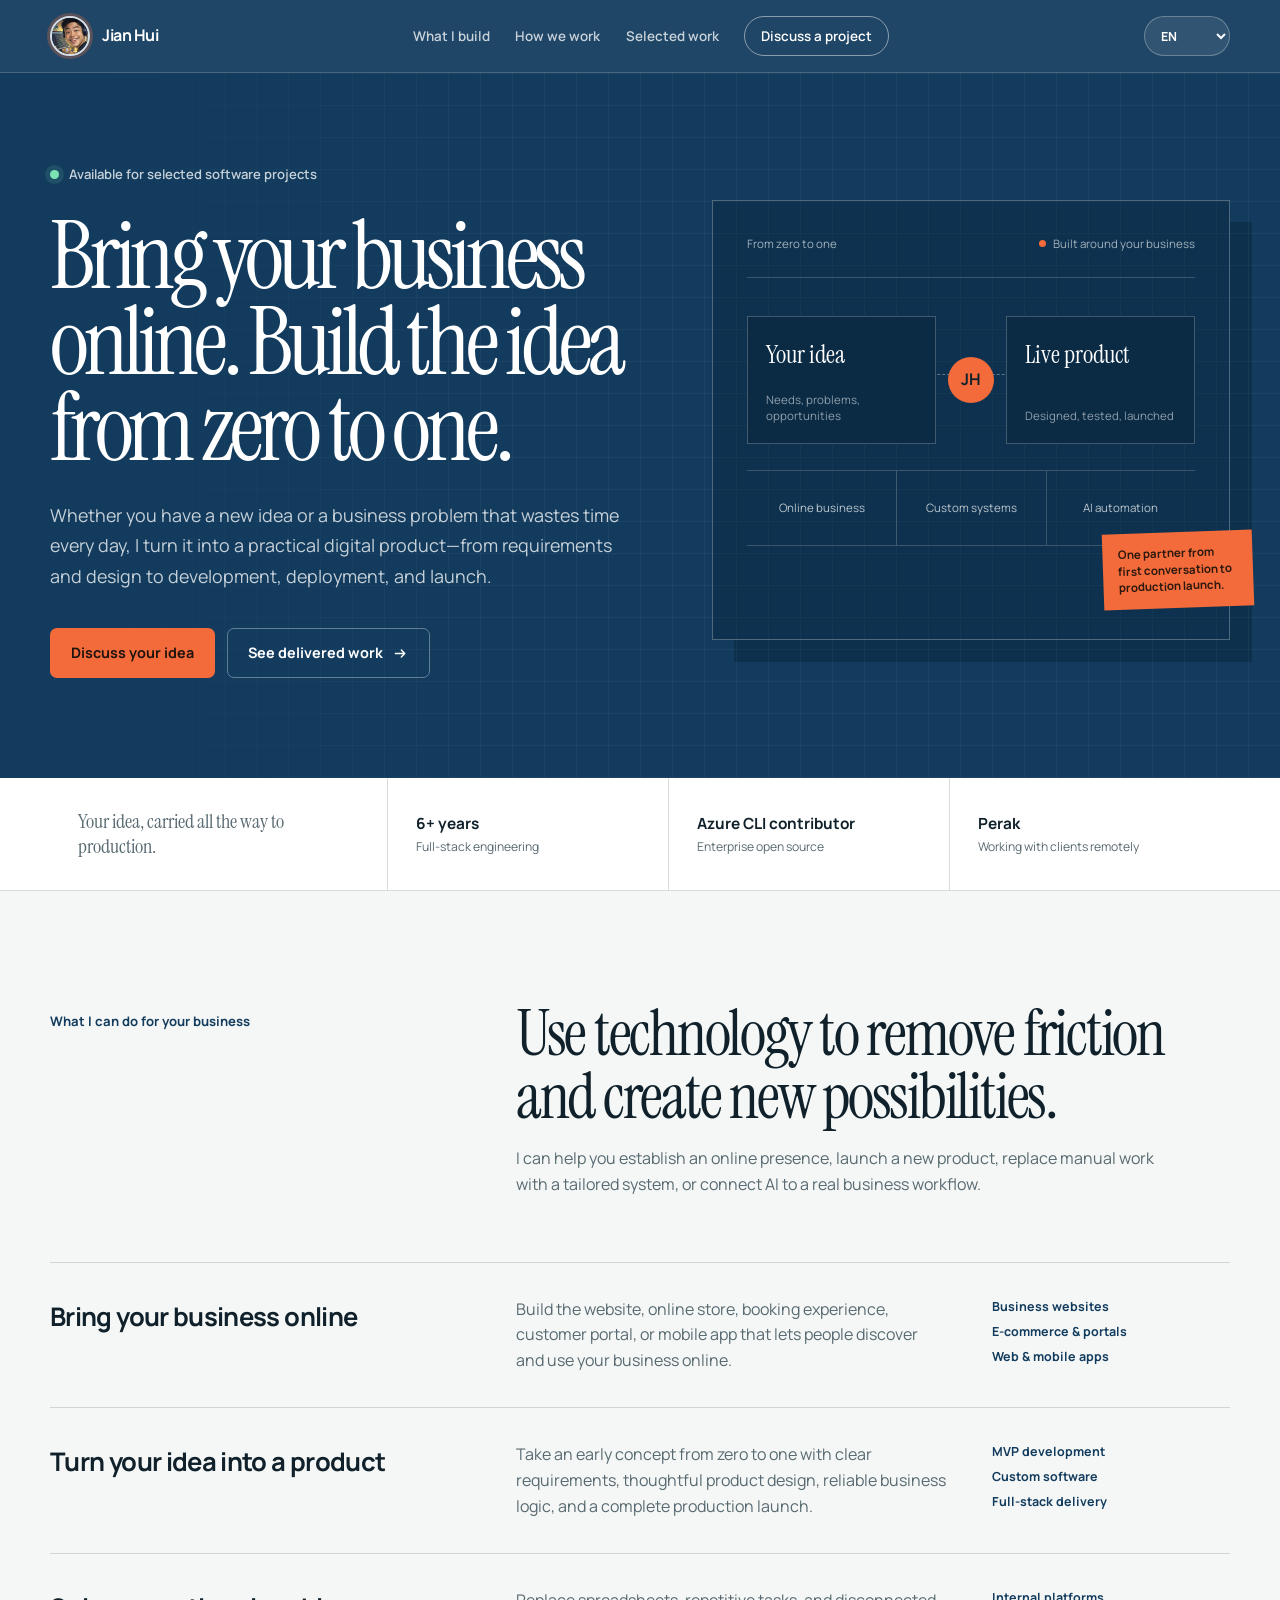
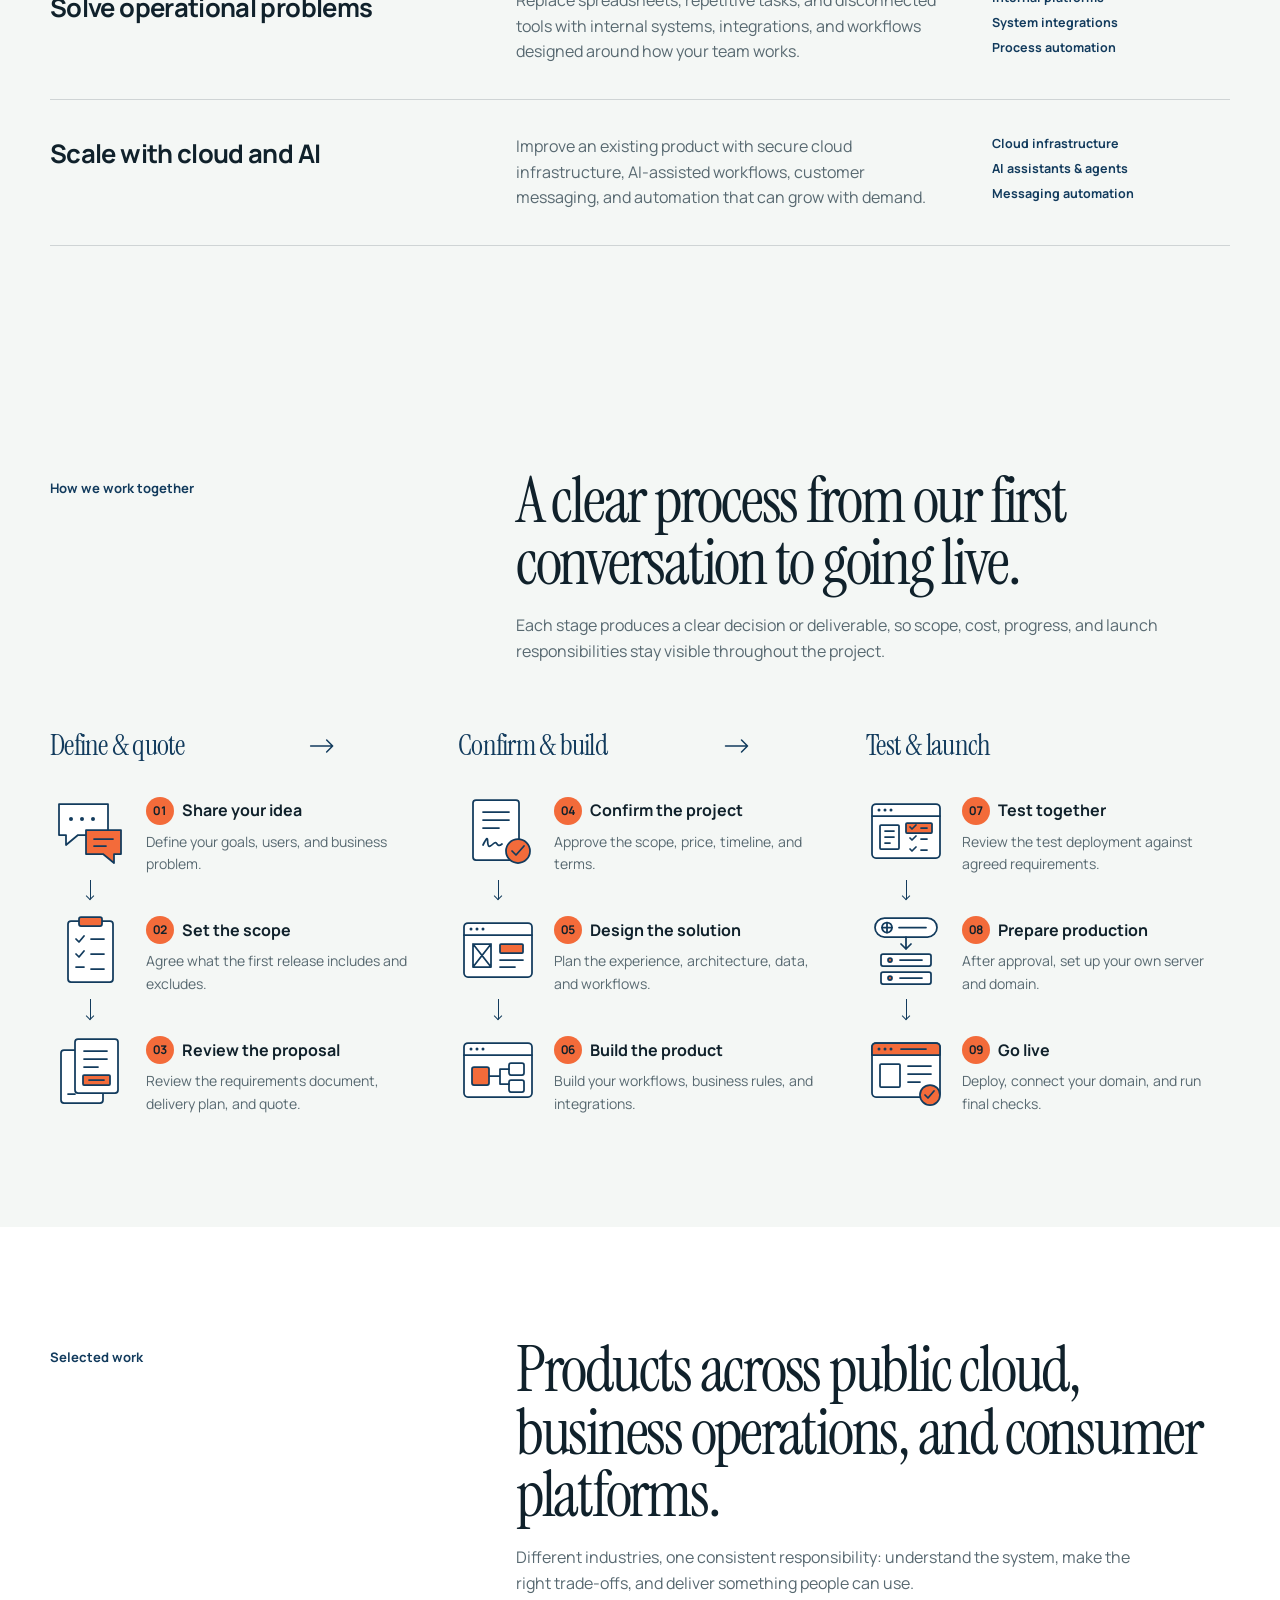
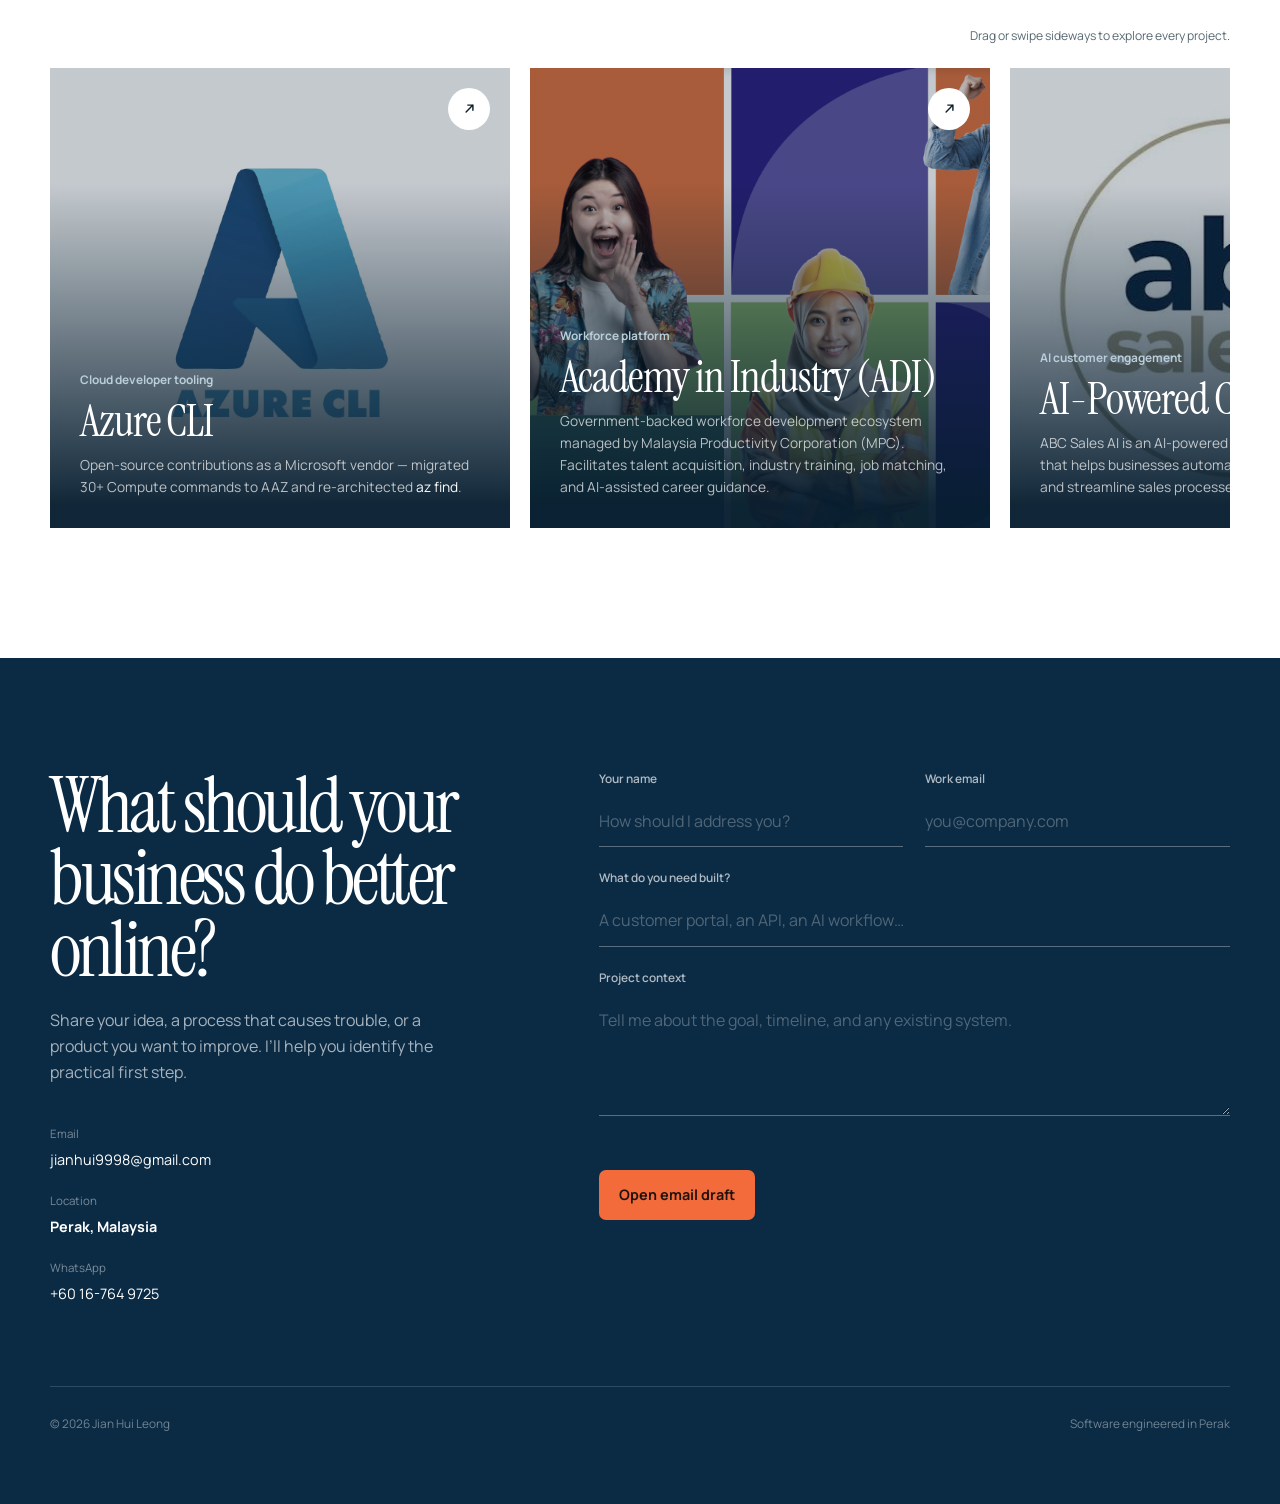
==== commit 499ad0d1: "ui: redesign phase 5" ====
--- a/index.html
+++ b/index.html
@@ -711,37 +711,150 @@
     }
 
     .process-list {
+      --process-icon-size: 64px;
+      --process-step-gap: 28px;
+      --process-phase-gap: 44px;
       display: grid;
-      grid-template-columns: repeat(3, 1fr);
-      gap: 1px;
-      border: 1px solid var(--line);
-      background: var(--line);
+      gap: var(--process-phase-gap);
+    }
+
+    .process-phase,
+    .process-step-copy {
+      min-width: 0;
+    }
+
+    .process-phase-heading {
+      display: flex;
+      align-items: center;
+      margin-bottom: 28px;
+    }
+
+    .process-phase-title {
+      margin: 0;
+      color: var(--blueprint);
+      font-family: var(--display);
+      font-size: clamp(1.75rem, 2.3vw, 2rem);
+      font-weight: 400;
+      letter-spacing: -0.025em;
+      line-height: 1.2;
+      overflow-wrap: anywhere;
+    }
+
+    .process-phase-link {
+      display: none;
+      flex: 1 0 24px;
+      width: 24px;
+      height: 16px;
+      fill: none;
+      stroke: var(--blueprint);
+      stroke-width: 1.5;
+      stroke-linecap: round;
+      stroke-linejoin: round;
+    }
+
+    .process-steps {
+      display: grid;
+      gap: var(--process-step-gap);
+      margin: 0;
+      padding: 0;
+      list-style: none;
     }
 
     .process-step {
-      min-height: 240px;
+      position: relative;
+      display: grid;
+      grid-template-columns: var(--process-icon-size) minmax(0, 1fr);
+      align-items: start;
+      align-content: start;
+      gap: 16px;
+    }
+
+    .process-step:not(:last-child)::before,
+    .process-step:not(:last-child)::after {
+      content: "";
+      position: absolute;
+      pointer-events: none;
+    }
+
+    .process-step:not(:last-child)::after {
+      inset-block-start: calc(var(--process-icon-size) + 8px);
+      inset-block-end: calc(12px - var(--process-step-gap));
+      inset-inline-start: calc(var(--process-icon-size) / 2);
+      border-inline-start: 1.5px solid var(--blueprint);
+    }
+
+    .process-step:not(:last-child)::before {
+      inset-block-end: calc(12px - var(--process-step-gap));
+      inset-inline-start: calc(var(--process-icon-size) / 2 - 3px);
+      width: 6px;
+      height: 6px;
+      border-inline-end: 1.5px solid var(--blueprint);
+      border-block-end: 1.5px solid var(--blueprint);
+      transform: rotate(45deg);
+    }
+
+    .process-illustration {
+      display: block;
+      width: var(--process-icon-size);
+      height: var(--process-icon-size);
+      fill: none;
+      stroke: var(--blueprint);
+      stroke-width: 1.75;
+      stroke-linecap: round;
+      stroke-linejoin: round;
+    }
+
+    .process-illustration-paper {
+      fill: var(--white);
+    }
+
+    .process-illustration-accent {
+      fill: var(--signal);
+    }
+
+    .process-illustration-dot {
+      fill: var(--blueprint);
+      stroke: none;
+    }
+
+    .process-step-copy {
+      padding-block-start: 5px;
+    }
+
+    .process-step-heading {
       display: flex;
-      flex-direction: column;
-      padding: 28px;
-      background: var(--paper);
-    }
-
-    .step-number {
-      margin-bottom: auto;
-      color: var(--signal);
-      font-family: var(--display);
-      font-size: 2rem;
-    }
-
-    .process-step h3 {
-      margin-bottom: 10px;
-      font-size: 1.05rem;
+      align-items: center;
+      gap: 8px;
+    }
+
+    .process-step .step-number {
+      flex: 0 0 auto;
+      display: grid;
+      place-items: center;
+      width: 1.75rem;
+      height: 1.75rem;
+      border-radius: 50%;
+      background: var(--signal);
+      color: var(--ink);
+      font-size: 0.75rem;
+      font-weight: 700;
+      line-height: 1;
+      font-variant-numeric: tabular-nums;
+    }
+
+    .process-step-title {
+      margin: 0;
+      font-size: 1rem;
+      font-weight: 700;
+      line-height: 1.4;
+      overflow-wrap: anywhere;
     }
 
     .process-step p {
-      margin-bottom: 0;
+      margin: 6px 0 0;
       color: var(--muted);
-      font-size: 0.82rem;
+      font-size: 0.875rem;
+      line-height: 1.6;
     }
 
     .contact {
@@ -885,6 +998,59 @@
       }
     }
 
+    @media (min-width: 981px) {
+      .process-list {
+        --process-icon-size: 80px;
+        --process-step-gap: 36px;
+        grid-template-columns: repeat(3, minmax(0, 1fr));
+      }
+
+      .process-phase:not(:last-child) .process-phase-heading {
+        margin-inline-end: calc(-1 * var(--process-phase-gap));
+      }
+
+      .process-phase-link {
+        display: block;
+      }
+    }
+
+    @media (min-width: 641px) and (max-width: 980px) {
+      .process-list {
+        --process-icon-size: 80px;
+        --process-step-gap: 32px;
+      }
+
+      .process-steps {
+        grid-template-columns: repeat(3, minmax(0, 1fr));
+      }
+
+      .process-step {
+        grid-template-columns: minmax(0, 1fr);
+        gap: 14px;
+      }
+
+      .process-step-copy {
+        padding-block-start: 0;
+      }
+
+      .process-step:not(:last-child)::after {
+        inset-block-start: calc(var(--process-icon-size) / 2);
+        inset-block-end: auto;
+        inset-inline-start: calc(var(--process-icon-size) + 8px);
+        inset-inline-end: calc(12px - var(--process-step-gap));
+        border-inline-start: 0;
+        border-block-start: 1.5px solid var(--blueprint);
+      }
+
+      .process-step:not(:last-child)::before {
+        inset-block-start: calc(var(--process-icon-size) / 2 - 3px);
+        inset-block-end: auto;
+        inset-inline-start: auto;
+        inset-inline-end: calc(12px - var(--process-step-gap));
+        transform: rotate(-45deg);
+      }
+    }
+
     @media (max-width: 980px) {
       .hero-grid {
         grid-template-columns: 1fr;
@@ -913,9 +1079,6 @@
         border-left: 0;
       }
 
-      .process-list {
-        grid-template-columns: 1fr 1fr;
-      }
     }
 
     @media (max-width: 900px) {
@@ -1111,16 +1274,6 @@
       .contact-meta a,
       .contact-meta strong {
         overflow-wrap: anywhere;
-      }
-    }
-
-    @media (max-width: 640px) {
-      .process-list {
-        grid-template-columns: 1fr;
-      }
-
-      .process-step {
-        min-height: 210px;
       }
     }
 
@@ -1326,7 +1479,7 @@
           <span data-i18n="trust.opensource">Enterprise open source</span>
         </div>
         <div class="trust-item">
-          <strong data-i18n="trust.location">Kuala Lumpur</strong>
+          <strong data-i18n="trust.location">Perak</strong>
           <span data-i18n="trust.remote">Working with clients remotely</span>
         </div>
       </div>
@@ -1401,51 +1554,193 @@
           </div>
         </header>
         <div class="process-list">
-          <article class="process-step reveal">
-            <span class="step-number">01</span>
-            <h3 data-i18n="process.step1.title">Understand the need</h3>
-            <p data-i18n="process.step1.body">We discuss your business, the problem to solve, target users, priorities, and expected outcome.</p>
-          </article>
-          <article class="process-step reveal">
-            <span class="step-number">02</span>
-            <h3 data-i18n="process.step2.title">Confirm the scope</h3>
-            <p data-i18n="process.step2.body">I organize the requirements with you and confirm what the first release will include and exclude.</p>
-          </article>
-          <article class="process-step reveal">
-            <span class="step-number">03</span>
-            <h3 data-i18n="process.step3.title">Document and quote</h3>
-            <p data-i18n="process.step3.body">You receive a software requirements confirmation document, proposed delivery plan, and quotation.</p>
-          </article>
-          <article class="process-step reveal">
-            <span class="step-number">04</span>
-            <h3 data-i18n="process.step4.title">Confirm the project</h3>
-            <p data-i18n="process.step4.body">Once the scope, quotation, timeline, and working terms are accepted, we officially begin.</p>
-          </article>
-          <article class="process-step reveal">
-            <span class="step-number">05</span>
-            <h3 data-i18n="process.step5.title">Design the solution</h3>
-            <p data-i18n="process.step5.body">I plan the user experience, interface, technical architecture, data, and key system flows.</p>
-          </article>
-          <article class="process-step reveal">
-            <span class="step-number">06</span>
-            <h3 data-i18n="process.step6.title">Build the business logic</h3>
-            <p data-i18n="process.step6.body">The product is developed around the confirmed workflows, rules, integrations, and real use cases.</p>
-          </article>
-          <article class="process-step reveal">
-            <span class="step-number">07</span>
-            <h3 data-i18n="process.step7.title">Deploy for testing</h3>
-            <p data-i18n="process.step7.body">A testing environment is deployed so you can review the complete product and verify each requirement.</p>
-          </article>
-          <article class="process-step reveal">
-            <span class="step-number">08</span>
-            <h3 data-i18n="process.step8.title">Prepare production</h3>
-            <p data-i18n="process.step8.body">After testing is accepted, we arrange the production server and domain under your ownership.</p>
-          </article>
-          <article class="process-step reveal">
-            <span class="step-number">09</span>
-            <h3 data-i18n="process.step9.title">Launch</h3>
-            <p data-i18n="process.step9.body">I deploy the production system, connect the domain, run final checks, and bring your product online.</p>
-          </article>
+          <section class="process-phase" aria-labelledby="process-define">
+            <header class="process-phase-heading">
+              <h3 class="process-phase-title" id="process-define" data-i18n="process.phase1.title">Define &amp; quote</h3>
+              <svg class="process-phase-link" viewBox="0 0 24 16" aria-hidden="true" focusable="false">
+                <path d="M1 8h22m-6-6 6 6-6 6"/>
+              </svg>
+            </header>
+            <ol class="process-steps" start="1" role="list">
+              <li class="process-step">
+                <svg class="process-illustration" viewBox="0 0 80 80" aria-hidden="true" focusable="false">
+                  <path class="process-illustration-paper" d="M9 12h49v31H28L16 53V43H9Z"/>
+                  <path class="process-illustration-accent" d="M36 38h35v24h-7v9L53 62H36Z"/>
+                  <circle class="process-illustration-dot" cx="21" cy="27" r="2"/>
+                  <circle class="process-illustration-dot" cx="32" cy="27" r="2"/>
+                  <circle class="process-illustration-dot" cx="43" cy="27" r="2"/>
+                  <path d="M44 47h19m-19 7h12"/>
+                </svg>
+                <div class="process-step-copy">
+                  <div class="process-step-heading">
+                    <span class="step-number" aria-hidden="true">01</span>
+                    <h4 class="process-step-title" data-i18n="process.step1.title">Share your idea</h4>
+                  </div>
+                  <p data-i18n="process.step1.body">Define your goals, users, and business problem.</p>
+                </div>
+              </li>
+              <li class="process-step">
+                <svg class="process-illustration" viewBox="0 0 80 80" aria-hidden="true" focusable="false">
+                  <rect class="process-illustration-paper" x="18" y="10" width="45" height="61" rx="3"/>
+                  <rect class="process-illustration-accent" x="29" y="6" width="23" height="9" rx="2"/>
+                  <path d="m26 28 3 3 5-6m-8 18 3 3 5-6m-8 16h8M41 28h13M41 43h13M41 58h13"/>
+                </svg>
+                <div class="process-step-copy">
+                  <div class="process-step-heading">
+                    <span class="step-number" aria-hidden="true">02</span>
+                    <h4 class="process-step-title" data-i18n="process.step2.title">Set the scope</h4>
+                  </div>
+                  <p data-i18n="process.step2.body">Agree what the first release includes and excludes.</p>
+                </div>
+              </li>
+              <li class="process-step">
+                <svg class="process-illustration" viewBox="0 0 80 80" aria-hidden="true" focusable="false">
+                  <rect class="process-illustration-paper" x="11" y="19" width="42" height="53" rx="3"/>
+                  <rect class="process-illustration-paper" x="25" y="8" width="43" height="54" rx="3"/>
+                  <path d="M34 20h23M34 28h23M34 36h14"/>
+                  <rect class="process-illustration-accent" x="33" y="44" width="27" height="10" rx="1"/>
+                  <path d="M39 49h15M18 63h7"/>
+                </svg>
+                <div class="process-step-copy">
+                  <div class="process-step-heading">
+                    <span class="step-number" aria-hidden="true">03</span>
+                    <h4 class="process-step-title" data-i18n="process.step3.title">Review the proposal</h4>
+                  </div>
+                  <p data-i18n="process.step3.body">Review the requirements document, delivery plan, and quote.</p>
+                </div>
+              </li>
+            </ol>
+          </section>
+          <section class="process-phase" aria-labelledby="process-build">
+            <header class="process-phase-heading">
+              <h3 class="process-phase-title" id="process-build" data-i18n="process.phase2.title">Confirm &amp; build</h3>
+              <svg class="process-phase-link" viewBox="0 0 24 16" aria-hidden="true" focusable="false">
+                <path d="M1 8h22m-6-6 6 6-6 6"/>
+              </svg>
+            </header>
+            <ol class="process-steps" start="4" role="list">
+              <li class="process-step">
+                <svg class="process-illustration" viewBox="0 0 80 80" aria-hidden="true" focusable="false">
+                  <rect class="process-illustration-paper" x="15" y="8" width="46" height="60" rx="3"/>
+                  <path d="M25 20h26M25 28h26M25 36h16m-16 17c9-18 0 9 10-1 5-5 3 5 9 0"/>
+                  <circle class="process-illustration-accent" cx="60" cy="59" r="12"/>
+                  <path d="m54 59 4 4 8-9"/>
+                </svg>
+                <div class="process-step-copy">
+                  <div class="process-step-heading">
+                    <span class="step-number" aria-hidden="true">04</span>
+                    <h4 class="process-step-title" data-i18n="process.step4.title">Confirm the project</h4>
+                  </div>
+                  <p data-i18n="process.step4.body">Approve the scope, price, timeline, and terms.</p>
+                </div>
+              </li>
+              <li class="process-step">
+                <svg class="process-illustration" viewBox="0 0 80 80" aria-hidden="true" focusable="false">
+                  <rect class="process-illustration-paper" x="6" y="12" width="68" height="54" rx="4"/>
+                  <path d="M6 24h68"/>
+                  <circle class="process-illustration-dot" cx="13" cy="18" r="1.5"/>
+                  <circle class="process-illustration-dot" cx="19" cy="18" r="1.5"/>
+                  <circle class="process-illustration-dot" cx="25" cy="18" r="1.5"/>
+                  <path d="M15 33h18v23H15Zm0 0 18 23m0-23L15 56M42 49h23M42 56h15"/>
+                  <rect class="process-illustration-accent" x="42" y="33" width="23" height="9" rx="1"/>
+                </svg>
+                <div class="process-step-copy">
+                  <div class="process-step-heading">
+                    <span class="step-number" aria-hidden="true">05</span>
+                    <h4 class="process-step-title" data-i18n="process.step5.title">Design the solution</h4>
+                  </div>
+                  <p data-i18n="process.step5.body">Plan the experience, architecture, data, and workflows.</p>
+                </div>
+              </li>
+              <li class="process-step">
+                <svg class="process-illustration" viewBox="0 0 80 80" aria-hidden="true" focusable="false">
+                  <rect class="process-illustration-paper" x="6" y="12" width="68" height="54" rx="4"/>
+                  <path d="M6 24h68"/>
+                  <circle class="process-illustration-dot" cx="13" cy="18" r="1.5"/>
+                  <circle class="process-illustration-dot" cx="19" cy="18" r="1.5"/>
+                  <circle class="process-illustration-dot" cx="25" cy="18" r="1.5"/>
+                  <path d="M31 45h11m0-7v15m0-15h9m-9 15h9"/>
+                  <rect class="process-illustration-accent" x="14" y="36" width="17" height="18" rx="2"/>
+                  <rect x="51" y="32" width="15" height="12" rx="2"/>
+                  <rect x="51" y="49" width="15" height="12" rx="2"/>
+                </svg>
+                <div class="process-step-copy">
+                  <div class="process-step-heading">
+                    <span class="step-number" aria-hidden="true">06</span>
+                    <h4 class="process-step-title" data-i18n="process.step6.title">Build the product</h4>
+                  </div>
+                  <p data-i18n="process.step6.body">Build your workflows, business rules, and integrations.</p>
+                </div>
+              </li>
+            </ol>
+          </section>
+          <section class="process-phase" aria-labelledby="process-launch">
+            <header class="process-phase-heading">
+              <h3 class="process-phase-title" id="process-launch" data-i18n="process.phase3.title">Test &amp; launch</h3>
+            </header>
+            <ol class="process-steps" start="7" role="list">
+              <li class="process-step">
+                <svg class="process-illustration" viewBox="0 0 80 80" aria-hidden="true" focusable="false">
+                  <rect class="process-illustration-paper" x="6" y="12" width="68" height="54" rx="4"/>
+                  <path d="M6 24h68"/>
+                  <circle class="process-illustration-dot" cx="13" cy="18" r="1.5"/>
+                  <circle class="process-illustration-dot" cx="19" cy="18" r="1.5"/>
+                  <circle class="process-illustration-dot" cx="25" cy="18" r="1.5"/>
+                  <rect x="14" y="33" width="19" height="24" rx="1"/>
+                  <path d="M19 39h9M19 45h9M19 51h5"/>
+                  <rect class="process-illustration-accent" x="40" y="31" width="26" height="10" rx="1"/>
+                  <path d="m44 35 2 2 4-4m-6 13 2 2 4-4m-6 13 2 2 4-4M55 36h6M55 47h6M55 58h6"/>
+                </svg>
+                <div class="process-step-copy">
+                  <div class="process-step-heading">
+                    <span class="step-number" aria-hidden="true">07</span>
+                    <h4 class="process-step-title" data-i18n="process.step7.title">Test together</h4>
+                  </div>
+                  <p data-i18n="process.step7.body">Review the test deployment against agreed requirements.</p>
+                </div>
+              </li>
+              <li class="process-step">
+                <svg class="process-illustration" viewBox="0 0 80 80" aria-hidden="true" focusable="false">
+                  <rect class="process-illustration-paper" x="9" y="7" width="62" height="19" rx="9.5"/>
+                  <circle cx="21" cy="16.5" r="5"/>
+                  <path d="M16 16.5h10m-5-5v10M33 16.5h27M40 26v12m-5-5 5 5 5-5"/>
+                  <rect class="process-illustration-paper" x="15" y="43" width="50" height="12" rx="2"/>
+                  <rect class="process-illustration-paper" x="15" y="61" width="50" height="12" rx="2"/>
+                  <circle class="process-illustration-accent" cx="24" cy="49" r="2"/>
+                  <circle class="process-illustration-accent" cx="24" cy="67" r="2"/>
+                  <path d="M34 49h22M34 67h22"/>
+                </svg>
+                <div class="process-step-copy">
+                  <div class="process-step-heading">
+                    <span class="step-number" aria-hidden="true">08</span>
+                    <h4 class="process-step-title" data-i18n="process.step8.title">Prepare production</h4>
+                  </div>
+                  <p data-i18n="process.step8.body">After approval, set up your own server and domain.</p>
+                </div>
+              </li>
+              <li class="process-step">
+                <svg class="process-illustration" viewBox="0 0 80 80" aria-hidden="true" focusable="false">
+                  <rect class="process-illustration-paper" x="6" y="12" width="68" height="54" rx="4"/>
+                  <path class="process-illustration-accent" d="M10 12h60a4 4 0 0 1 4 4v8H6v-8a4 4 0 0 1 4-4Z"/>
+                  <circle class="process-illustration-dot" cx="13" cy="18" r="1.5"/>
+                  <circle class="process-illustration-dot" cx="19" cy="18" r="1.5"/>
+                  <circle class="process-illustration-dot" cx="25" cy="18" r="1.5"/>
+                  <path d="M35 18h25"/>
+                  <rect x="14" y="33" width="20" height="23" rx="1"/>
+                  <path d="M42 35h23M42 43h23M42 51h12"/>
+                  <circle class="process-illustration-accent" cx="64" cy="64" r="10"/>
+                  <path d="m59 64 3 3 6-7"/>
+                </svg>
+                <div class="process-step-copy">
+                  <div class="process-step-heading">
+                    <span class="step-number" aria-hidden="true">09</span>
+                    <h4 class="process-step-title" data-i18n="process.step9.title">Go live</h4>
+                  </div>
+                  <p data-i18n="process.step9.body">Deploy, connect your domain, and run final checks.</p>
+                </div>
+              </li>
+            </ol>
+          </section>
         </div>
       </div>
     </section>
@@ -1478,7 +1773,7 @@
             </div>
             <div>
               <span data-i18n="contact.location">Location</span>
-              <strong data-i18n="contact.locationValue">Kuala Lumpur, Malaysia</strong>
+              <strong data-i18n="contact.locationValue">Perak, Malaysia</strong>
             </div>
             <div>
               <span>WhatsApp</span>
@@ -1512,7 +1807,7 @@
       </div>
       <footer class="site-footer shell">
         <span>© 2026 Jian Hui Leong</span>
-        <span data-i18n="footer.note">Software engineered in Kuala Lumpur</span>
+        <span data-i18n="footer.note">Software engineered in Perak</span>
       </footer>
     </section>
   </main>
@@ -1553,7 +1848,7 @@
         "trust.engineering": "Full-stack engineering",
         "trust.azure": "Azure CLI contributor",
         "trust.opensource": "Enterprise open source",
-        "trust.location": "Kuala Lumpur",
+        "trust.location": "Perak",
         "trust.remote": "Working with clients remotely",
         "services.kicker": "What I can do for your business",
         "services.title": "Use technology to remove friction and create new possibilities.",
@@ -1585,24 +1880,27 @@
         "process.kicker": "How we work together",
         "process.title": "A clear process from our first conversation to going live.",
         "process.intro": "Each stage produces a clear decision or deliverable, so scope, cost, progress, and launch responsibilities stay visible throughout the project.",
-        "process.step1.title": "Understand the need",
-        "process.step1.body": "We discuss your business, the problem to solve, target users, priorities, and expected outcome.",
-        "process.step2.title": "Confirm the scope",
-        "process.step2.body": "I organize the requirements with you and confirm what the first release will include and exclude.",
-        "process.step3.title": "Document and quote",
-        "process.step3.body": "You receive a software requirements confirmation document, proposed delivery plan, and quotation.",
+        "process.phase1.title": "Define & quote",
+        "process.phase2.title": "Confirm & build",
+        "process.phase3.title": "Test & launch",
+        "process.step1.title": "Share your idea",
+        "process.step1.body": "Define your goals, users, and business problem.",
+        "process.step2.title": "Set the scope",
+        "process.step2.body": "Agree what the first release includes and excludes.",
+        "process.step3.title": "Review the proposal",
+        "process.step3.body": "Review the requirements document, delivery plan, and quote.",
         "process.step4.title": "Confirm the project",
-        "process.step4.body": "Once the scope, quotation, timeline, and working terms are accepted, we officially begin.",
+        "process.step4.body": "Approve the scope, price, timeline, and terms.",
         "process.step5.title": "Design the solution",
-        "process.step5.body": "I plan the user experience, interface, technical architecture, data, and key system flows.",
-        "process.step6.title": "Build the business logic",
-        "process.step6.body": "The product is developed around the confirmed workflows, rules, integrations, and real use cases.",
-        "process.step7.title": "Deploy for testing",
-        "process.step7.body": "A testing environment is deployed so you can review the complete product and verify each requirement.",
+        "process.step5.body": "Plan the experience, architecture, data, and workflows.",
+        "process.step6.title": "Build the product",
+        "process.step6.body": "Build your workflows, business rules, and integrations.",
+        "process.step7.title": "Test together",
+        "process.step7.body": "Review the test deployment against agreed requirements.",
         "process.step8.title": "Prepare production",
-        "process.step8.body": "After testing is accepted, we arrange the production server and domain under your ownership.",
-        "process.step9.title": "Launch",
-        "process.step9.body": "I deploy the production system, connect the domain, run final checks, and bring your product online.",
+        "process.step8.body": "After approval, set up your own server and domain.",
+        "process.step9.title": "Go live",
+        "process.step9.body": "Deploy, connect your domain, and run final checks.",
         "work.kicker": "Selected work",
         "work.title": "Products across public cloud, business operations, and consumer platforms.",
         "work.intro": "Different industries, one consistent responsibility: understand the system, make the right trade-offs, and deliver something people can use.",
@@ -1615,7 +1913,7 @@
         "contact.intro": "Share your idea, a process that causes trouble, or a product you want to improve. I’ll help you identify the practical first step.",
         "contact.email": "Email",
         "contact.location": "Location",
-        "contact.locationValue": "Kuala Lumpur, Malaysia",
+        "contact.locationValue": "Perak, Malaysia",
         "form.name": "Your name",
         "form.namePlaceholder": "How should I address you?",
         "form.email": "Work email",
@@ -1628,7 +1926,7 @@
         "form.success": "Your email app should open with the project details ready.",
         "mail.name": "Name",
         "mail.email": "Email",
-        "footer.note": "Software engineered in Kuala Lumpur"
+        "footer.note": "Software engineered in Perak"
       },
       zh: {
         "meta.title": "Jian Hui Leong — 从商业构想到可用软件",
@@ -1664,7 +1962,7 @@
         "trust.engineering": "全栈软件工程",
         "trust.azure": "Azure CLI 贡献者",
         "trust.opensource": "企业级开源项目",
-        "trust.location": "吉隆坡",
+        "trust.location": "霹雳州",
         "trust.remote": "远程服务各地客户",
         "services.kicker": "我能为你的业务做什么",
         "services.title": "用技术减少阻力，创造新的可能。",
@@ -1696,24 +1994,27 @@
         "process.kicker": "我们的合作方式",
         "process.title": "从第一次沟通到正式上线，每一步都清晰明确。",
         "process.intro": "每个阶段都有明确决定或交付成果，让范围、成本、进度与上线责任在整个项目中保持透明。",
-        "process.step1.title": "了解需求",
-        "process.step1.body": "讨论你的业务、需要解决的问题、目标用户、优先事项与预期成果。",
-        "process.step2.title": "确认范围",
-        "process.step2.body": "共同整理需求，并确认首个版本包含与不包含的内容。",
-        "process.step3.title": "文件与报价",
-        "process.step3.body": "你会收到软件需求确认文件、建议交付计划与报价。",
-        "process.step4.title": "确认项目",
-        "process.step4.body": "范围、报价、时间与合作条款获接受后，项目正式启动。",
+        "process.phase1.title": "需求与报价",
+        "process.phase2.title": "确认与开发",
+        "process.phase3.title": "验收与上线",
+        "process.step1.title": "聊聊需求",
+        "process.step1.body": "明确目标、用户和业务问题。",
+        "process.step2.title": "确定范围",
+        "process.step2.body": "确认首版包含与不包含的内容。",
+        "process.step3.title": "查看方案",
+        "process.step3.body": "核对需求文档、交付计划与报价。",
+        "process.step4.title": "确认合作",
+        "process.step4.body": "确认范围、价格、周期和合作条款。",
         "process.step5.title": "设计方案",
-        "process.step5.body": "规划用户体验、界面、技术架构、数据与关键系统流程。",
-        "process.step6.title": "构建业务逻辑",
-        "process.step6.body": "围绕已确认的工作流程、规则、整合与实际使用场景开发产品。",
-        "process.step7.title": "部署测试",
-        "process.step7.body": "部署测试环境，让你审阅完整产品并验证每项需求。",
+        "process.step5.body": "规划体验、技术架构、数据与流程。",
+        "process.step6.title": "开发产品",
+        "process.step6.body": "实现工作流、业务规则与系统集成。",
+        "process.step7.title": "测试验收",
+        "process.step7.body": "在测试环境逐项核对已确认的需求。",
         "process.step8.title": "准备生产环境",
-        "process.step8.body": "测试获接受后，安排由你拥有的生产服务器与域名。",
+        "process.step8.body": "验收后，配置归你所有的服务器与域名。",
         "process.step9.title": "正式上线",
-        "process.step9.body": "部署生产系统、连接域名、完成最终检查，并让产品正式上线。",
+        "process.step9.body": "部署系统、连接域名并完成最终检查。",
         "work.kicker": "精选项目",
         "work.title": "横跨公共云、企业营运与消费平台的产品。",
         "work.intro": "行业各不相同，责任始终一致：理解系统、作出正确取舍，并交付真正有人使用的产品。",
@@ -1726,7 +2027,7 @@
         "contact.intro": "告诉我你的构想、造成困扰的流程，或想改进的产品。我会协助你找出实际可行的第一步。",
         "contact.email": "电邮",
         "contact.location": "地点",
-        "contact.locationValue": "马来西亚吉隆坡",
+        "contact.locationValue": "马来西亚霹雳州",
         "form.name": "你的姓名",
         "form.namePlaceholder": "我该如何称呼你？",
         "form.email": "工作电邮",
@@ -1739,7 +2040,7 @@
         "form.success": "你的电邮应用应会打开，并准备好项目详情。",
         "mail.name": "姓名",
         "mail.email": "电邮",
-        "footer.note": "软件工程，打造于吉隆坡"
+        "footer.note": "软件工程，打造于霹雳州"
       },
       ms: {
         "meta.title": "Jian Hui Leong — Daripada Idea Perniagaan kepada Perisian",
@@ -1775,7 +2076,7 @@
         "trust.engineering": "Kejuruteraan full-stack",
         "trust.azure": "Penyumbang Azure CLI",
         "trust.opensource": "Sumber terbuka perusahaan",
-        "trust.location": "Kuala Lumpur",
+        "trust.location": "Perak",
         "trust.remote": "Bekerja dengan pelanggan dari jauh",
         "services.kicker": "Apa yang boleh saya lakukan",
         "services.title": "Gunakan teknologi untuk mengurangkan halangan dan membuka peluang.",
@@ -1807,24 +2108,27 @@
         "process.kicker": "Cara kita bekerjasama",
         "process.title": "Proses yang jelas daripada perbualan pertama hingga pelancaran.",
         "process.intro": "Setiap peringkat menghasilkan keputusan atau hasil kerja yang jelas supaya skop, kos, kemajuan dan tanggungjawab pelancaran sentiasa telus.",
-        "process.step1.title": "Fahami keperluan",
-        "process.step1.body": "Kita membincangkan perniagaan, masalah, pengguna sasaran, keutamaan dan hasil yang diharapkan.",
-        "process.step2.title": "Sahkan skop",
-        "process.step2.body": "Saya menyusun keperluan bersama anda dan mengesahkan perkara yang termasuk atau tidak dalam keluaran pertama.",
-        "process.step3.title": "Dokumen dan sebut harga",
-        "process.step3.body": "Anda menerima dokumen pengesahan keperluan, pelan penghantaran dan sebut harga.",
+        "process.phase1.title": "Skop & sebut harga",
+        "process.phase2.title": "Sahkan & bina",
+        "process.phase3.title": "Uji & lancar",
+        "process.step1.title": "Kongsi idea anda",
+        "process.step1.body": "Kenal pasti matlamat, pengguna dan masalah perniagaan anda.",
+        "process.step2.title": "Tetapkan skop",
+        "process.step2.body": "Persetujui perkara yang disertakan dan dikecualikan dalam keluaran pertama.",
+        "process.step3.title": "Semak cadangan",
+        "process.step3.body": "Semak dokumen keperluan, pelan penyerahan dan sebut harga.",
         "process.step4.title": "Sahkan projek",
-        "process.step4.body": "Selepas skop, harga, jadual dan terma dipersetujui, projek bermula secara rasmi.",
+        "process.step4.body": "Sahkan skop, harga, jadual dan terma kerjasama.",
         "process.step5.title": "Reka penyelesaian",
-        "process.step5.body": "Saya merancang pengalaman pengguna, antara muka, seni bina teknikal, data dan aliran utama sistem.",
-        "process.step6.title": "Bina logik perniagaan",
-        "process.step6.body": "Produk dibangunkan berdasarkan aliran kerja, peraturan, integrasi dan kes penggunaan yang disahkan.",
-        "process.step7.title": "Laksana untuk ujian",
-        "process.step7.body": "Persekitaran ujian disediakan supaya anda boleh menyemak produk lengkap dan mengesahkan setiap keperluan.",
+        "process.step5.body": "Rancang pengalaman pengguna, seni bina, data dan aliran kerja.",
+        "process.step6.title": "Bina produk",
+        "process.step6.body": "Bina aliran kerja, peraturan perniagaan dan integrasi anda.",
+        "process.step7.title": "Uji bersama",
+        "process.step7.body": "Semak produk dalam persekitaran ujian berdasarkan keperluan yang dipersetujui.",
         "process.step8.title": "Sediakan produksi",
-        "process.step8.body": "Selepas ujian diterima, kita menyediakan pelayan produksi dan domain di bawah pemilikan anda.",
-        "process.step9.title": "Lancarkan",
-        "process.step9.body": "Saya melaksanakan sistem produksi, menyambungkan domain, membuat semakan akhir dan melancarkan produk anda.",
+        "process.step8.body": "Selepas diluluskan, sediakan pelayan dan domain milik anda.",
+        "process.step9.title": "Lancarkan produk",
+        "process.step9.body": "Laksanakan sistem, sambungkan domain dan jalankan semakan akhir.",
         "work.kicker": "Projek pilihan",
         "work.title": "Produk merentasi awan awam, operasi perniagaan dan platform pengguna.",
         "work.intro": "Industri berbeza, tanggungjawab tetap sama: fahami sistem, buat pertimbangan tepat dan hasilkan sesuatu yang boleh digunakan.",
@@ -1837,7 +2141,7 @@
         "contact.intro": "Kongsikan idea, proses yang bermasalah atau produk yang ingin ditambah baik. Saya akan membantu mengenal pasti langkah pertama yang praktikal.",
         "contact.email": "E-mel",
         "contact.location": "Lokasi",
-        "contact.locationValue": "Kuala Lumpur, Malaysia",
+        "contact.locationValue": "Perak, Malaysia",
         "form.name": "Nama anda",
         "form.namePlaceholder": "Bagaimana saya patut memanggil anda?",
         "form.email": "E-mel kerja",
@@ -1850,7 +2154,7 @@
         "form.success": "Aplikasi e-mel anda sepatutnya dibuka dengan butiran projek tersedia.",
         "mail.name": "Nama",
         "mail.email": "E-mel",
-        "footer.note": "Perisian dibangunkan di Kuala Lumpur"
+        "footer.note": "Perisian dibangunkan di Perak"
       }
     };
 
